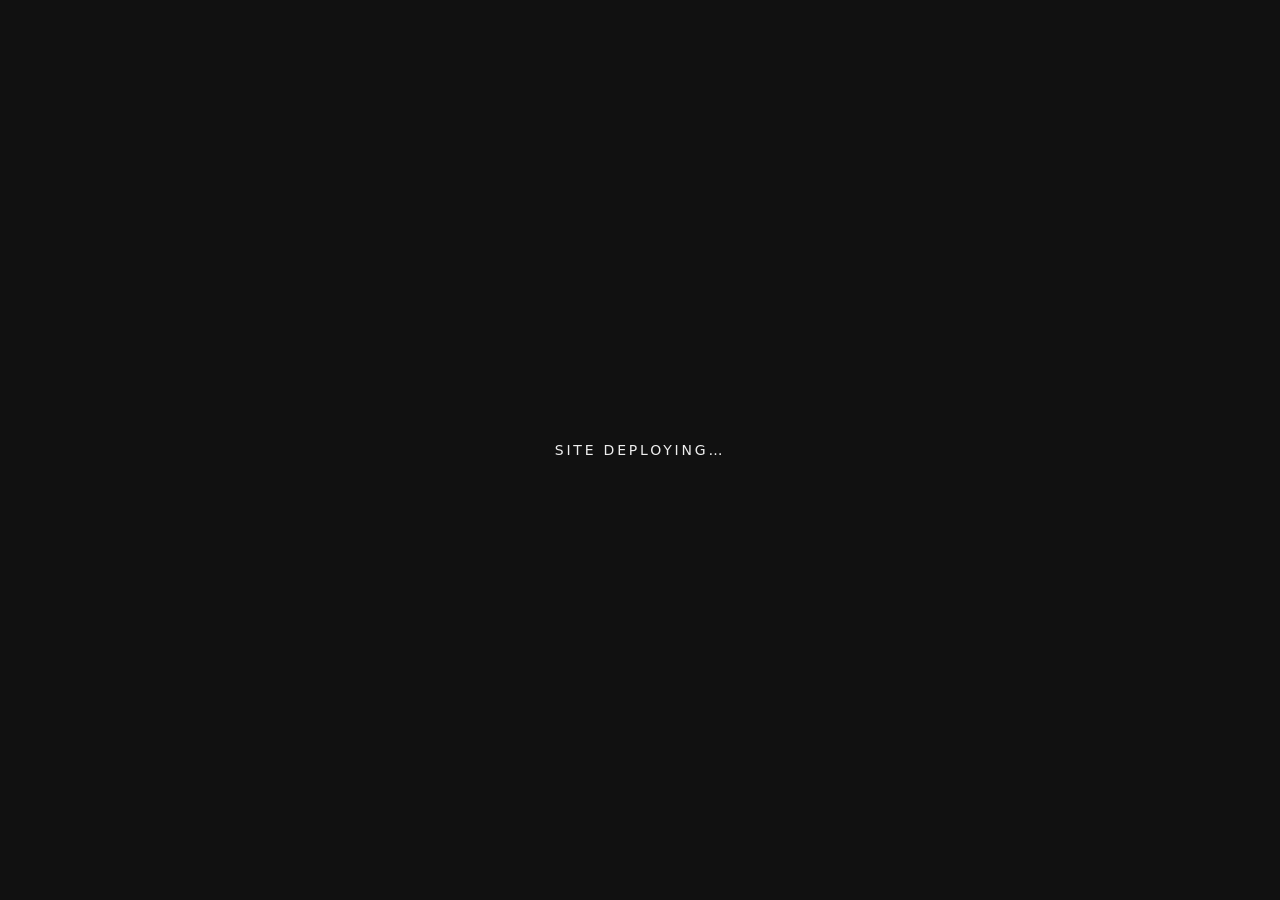
==== site/index.html @ 50778793 "Add GitHub Pages deploy workflow with placeholder site Co-Authored-By: Claude Opus 4.8 <noreply@anth" ====
<!doctype html>
<html lang="en"><head><meta charset="utf-8"><meta name="viewport" content="width=device-width, initial-scale=1"><title>Coming soon</title>
<style>body{display:grid;place-items:center;min-height:100vh;margin:0;font-family:system-ui;background:#111;color:#eee}p{letter-spacing:.2em;text-transform:uppercase;font-size:14px}</style>
</head><body><p>Site deploying…</p></body></html>
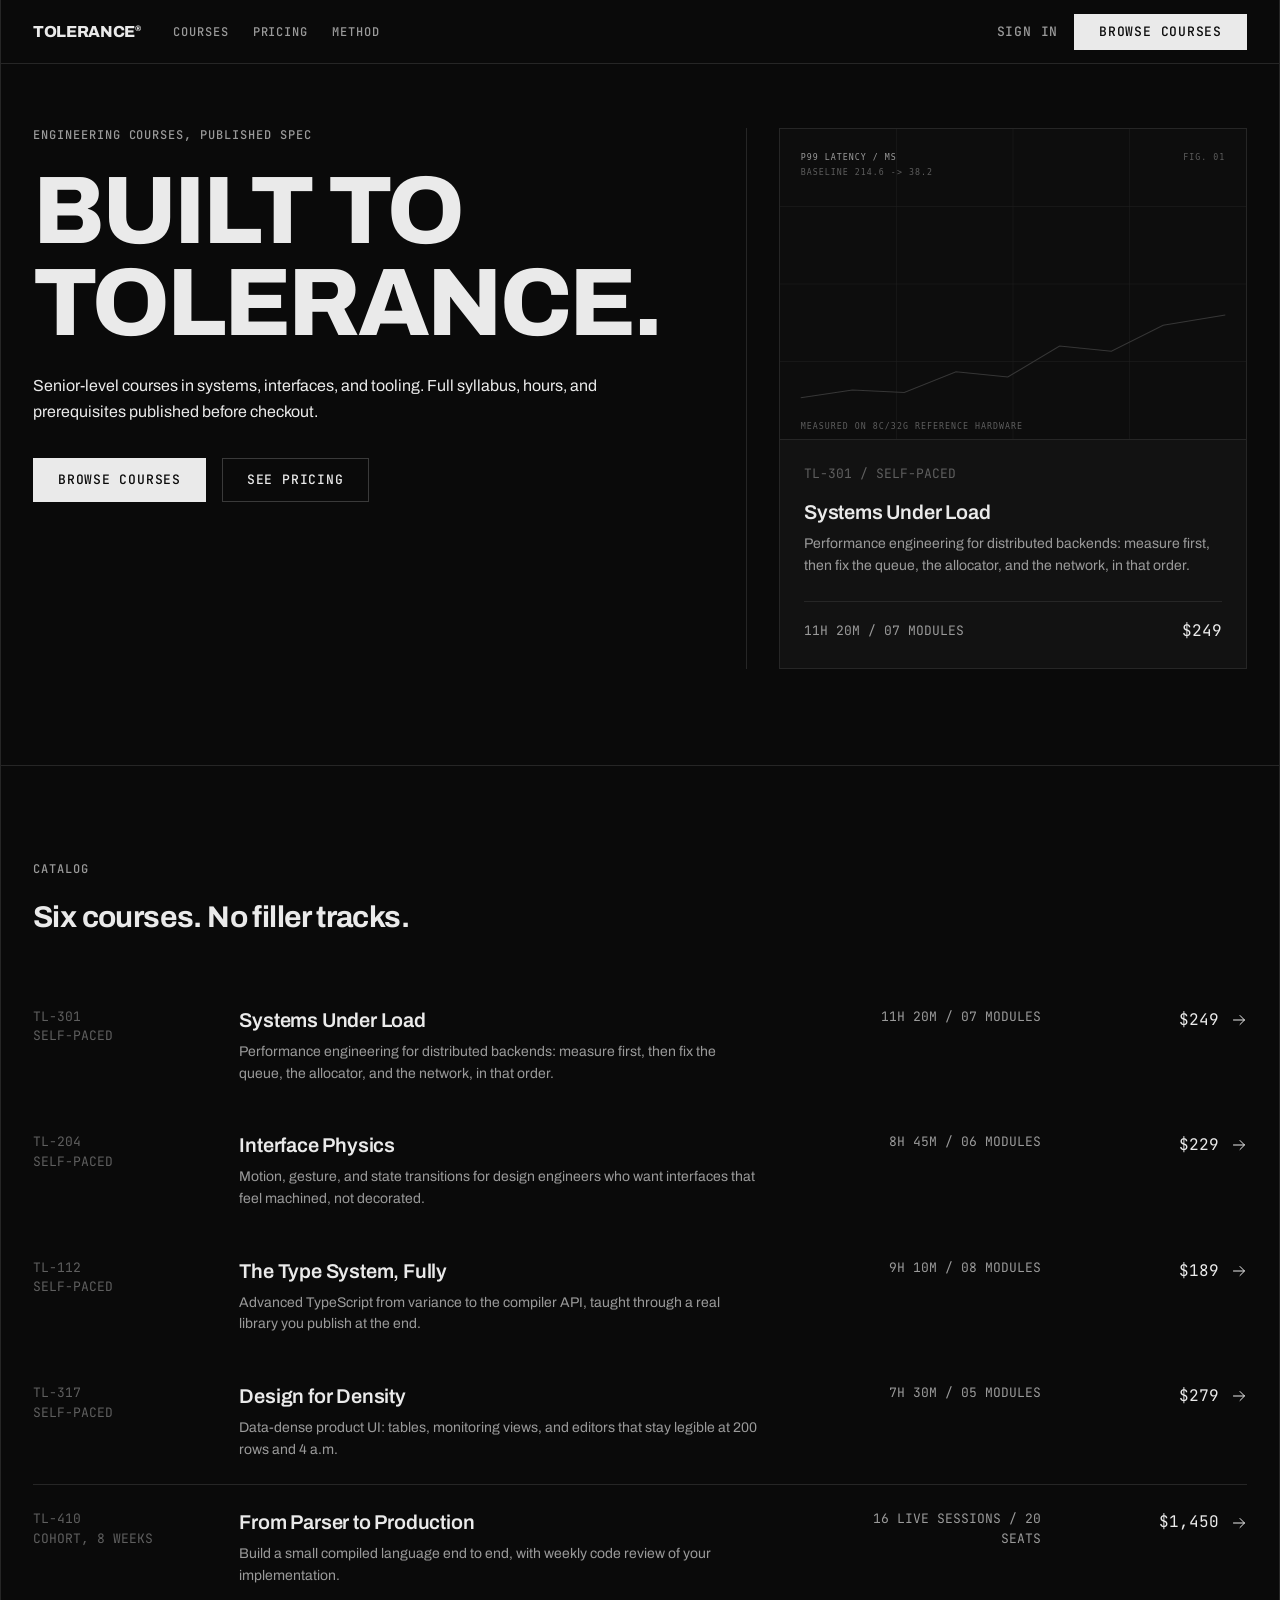
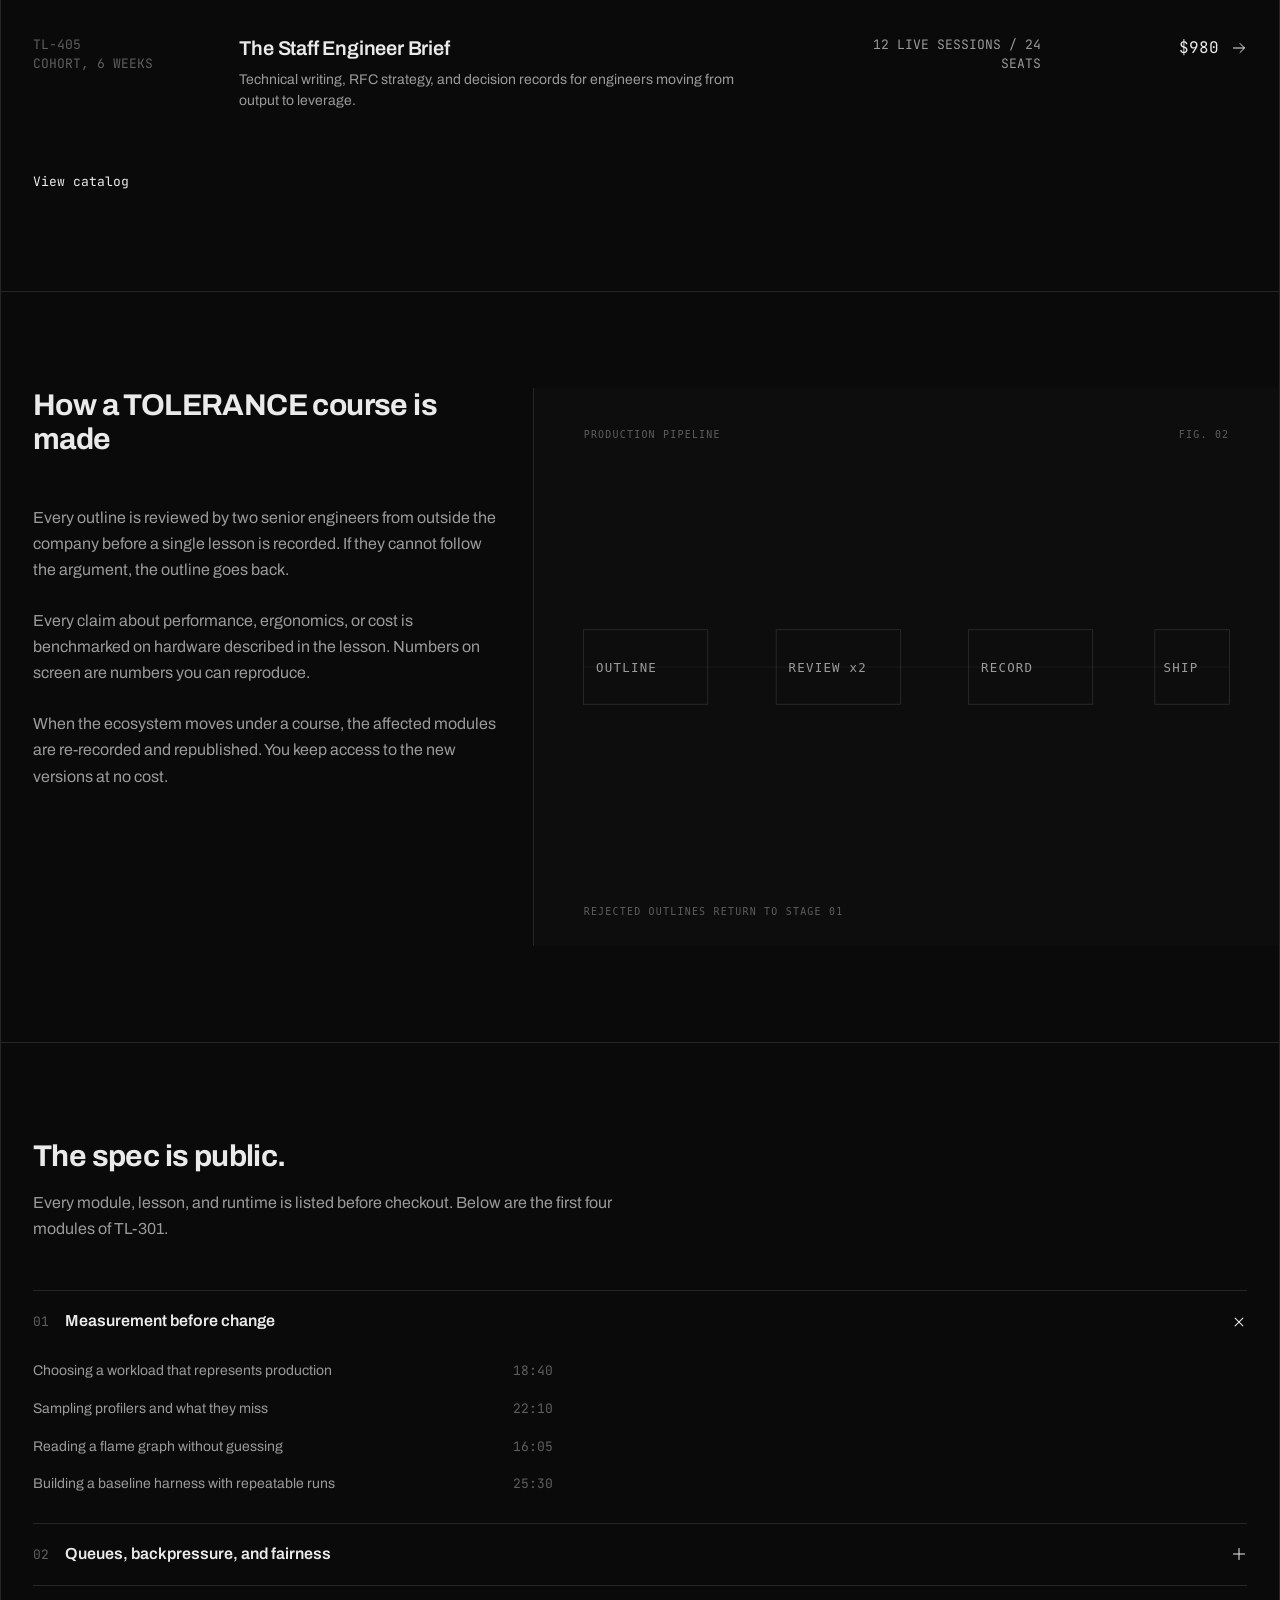
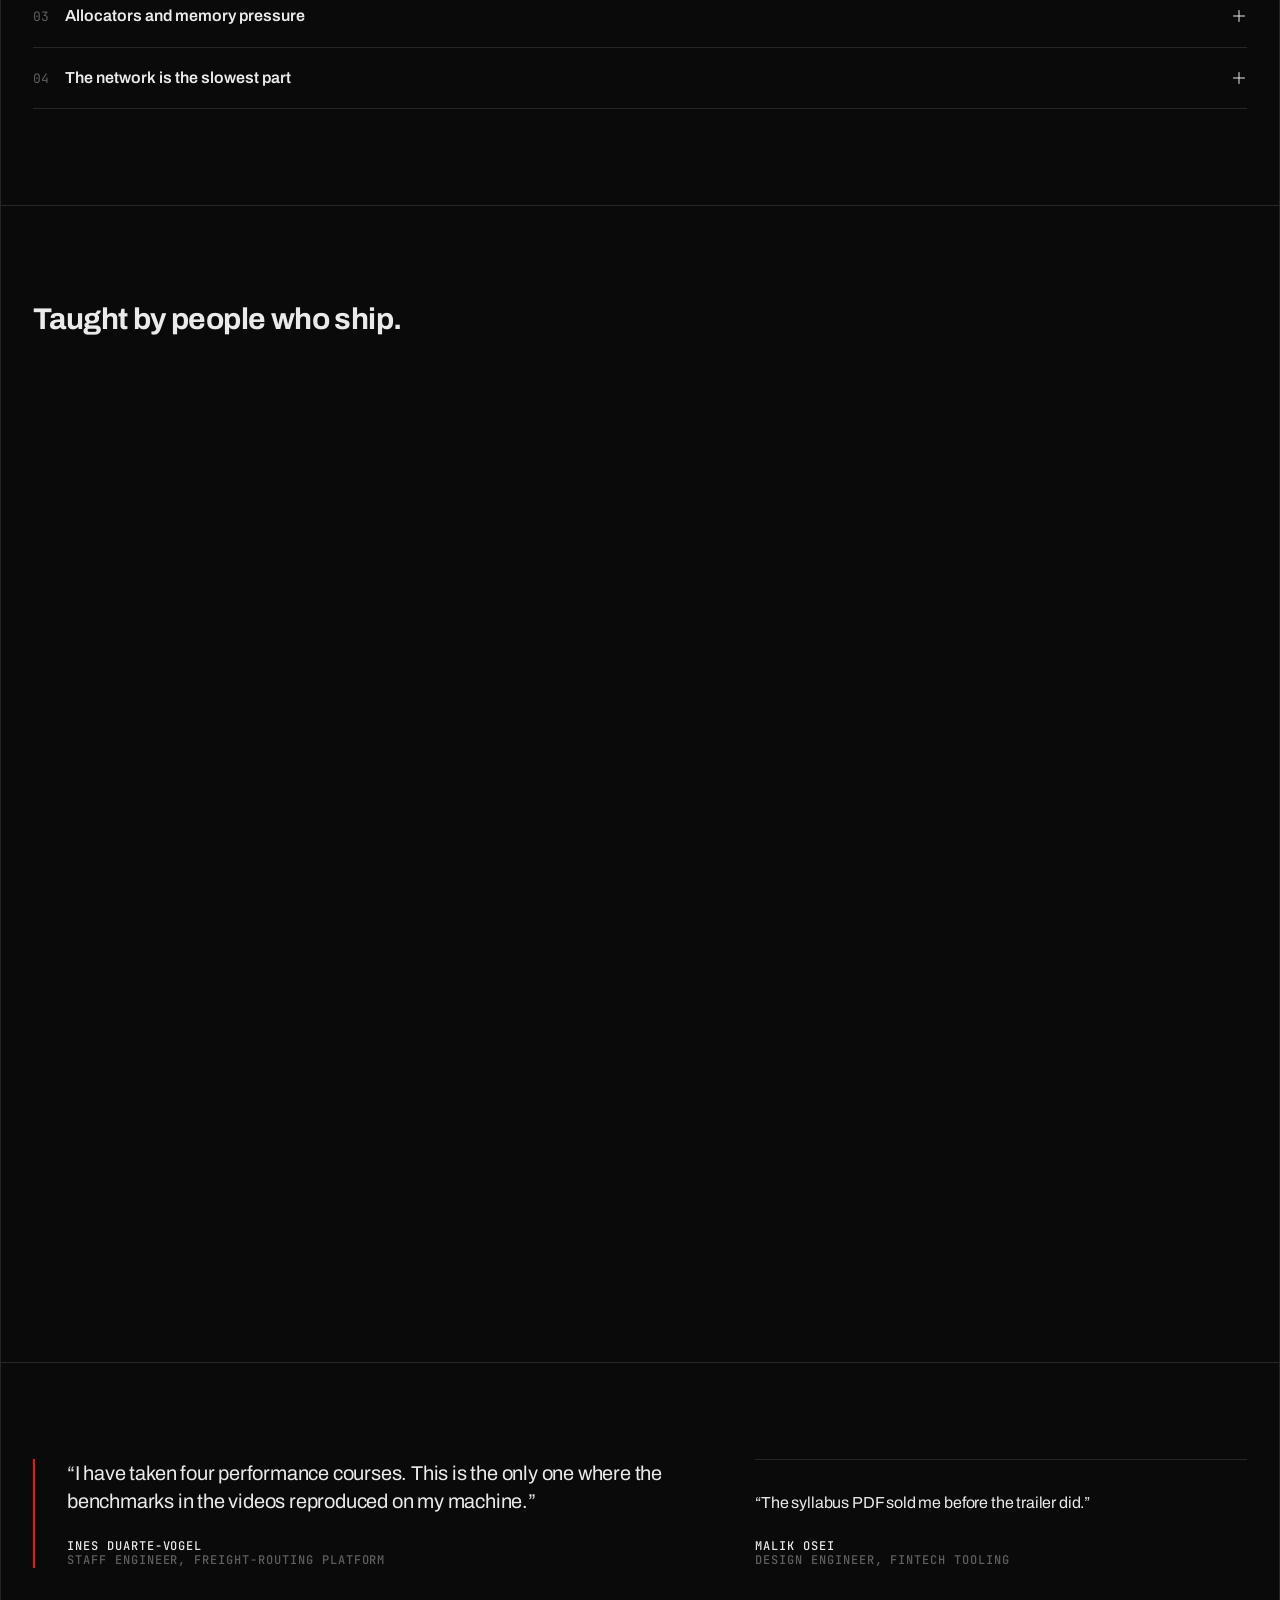
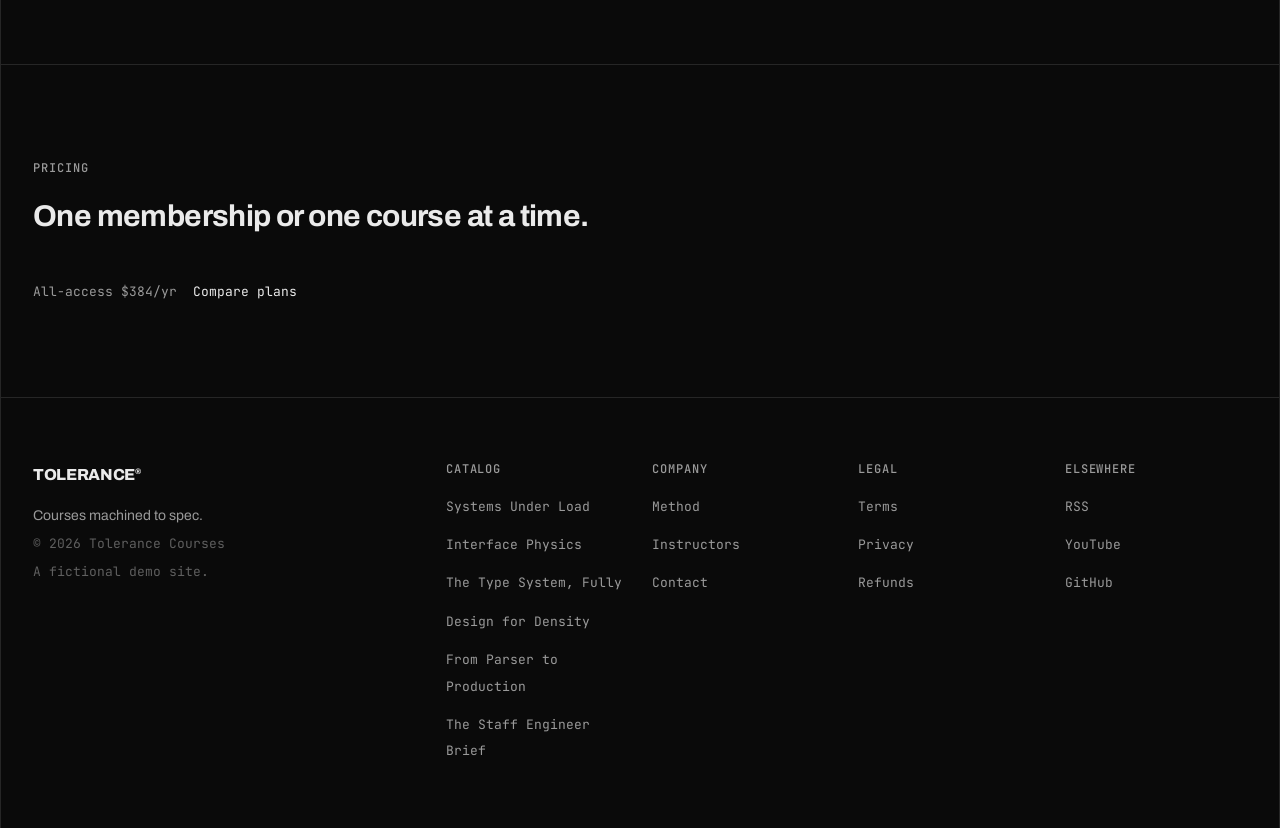
==== commit 0550a23b: "Add TOLERANCE site foundation: design system, homepage, integration contract Co-Authored-By: Claude " ====
--- a/site/index.html
+++ b/site/index.html
@@ -1,4 +1,402 @@
 <!doctype html>
-<html lang="en"><head><meta charset="utf-8"><meta name="viewport" content="width=device-width, initial-scale=1"><title>Coming soon</title>
-<style>body{display:grid;place-items:center;min-height:100vh;margin:0;font-family:system-ui;background:#111;color:#eee}p{letter-spacing:.2em;text-transform:uppercase;font-size:14px}</style>
-</head><body><p>Site deploying…</p></body></html>
+<html lang="en">
+<head>
+<meta charset="utf-8">
+<meta name="viewport" content="width=device-width, initial-scale=1">
+<title>TOLERANCE - Courses machined to spec</title>
+<meta name="description" content="Senior-level video courses and cohorts in software and interface engineering, with the full syllabus published before you pay.">
+<script>document.documentElement.className += " has-js";</script>
+<link rel="preconnect" href="https://fonts.googleapis.com">
+<link rel="preconnect" href="https://fonts.gstatic.com" crossorigin>
+<link rel="stylesheet" href="https://fonts.googleapis.com/css2?family=Archivo:wght@400;600;700;800&family=JetBrains+Mono:wght@400;500;700&display=swap">
+<link rel="stylesheet" href="css/main.css">
+<script src="js/main.js" defer></script>
+</head>
+<body>
+
+<div class="frame">
+
+  <header class="nav">
+    <a class="wordmark" href="index.html">TOLERANCE<sup>&reg;</sup></a>
+    <nav class="nav__links" aria-label="Primary">
+      <a class="nav__link" href="courses.html">Courses</a>
+      <a class="nav__link" href="pricing.html">Pricing</a>
+      <a class="nav__link" href="index.html#method">Method</a>
+    </nav>
+    <div class="nav__actions">
+      <a class="nav__cart" href="checkout.html" data-cart-link hidden>Cart [<span data-cart-count>0</span>]</a>
+      <a class="nav__signin" href="#">Sign in</a>
+      <a class="btn btn--primary btn--sm" href="courses.html">Browse courses</a>
+    </div>
+    <button class="nav__toggle" type="button" aria-label="Menu" aria-expanded="false" aria-controls="nav-panel" data-nav-toggle>
+      <svg class="icon icon--open" viewBox="0 0 256 256" aria-hidden="true"><line x1="40" y1="64" x2="216" y2="64"></line><line x1="40" y1="128" x2="216" y2="128"></line><line x1="40" y1="192" x2="216" y2="192"></line></svg>
+      <svg class="icon icon--close" viewBox="0 0 256 256" aria-hidden="true"><line x1="200" y1="56" x2="56" y2="200"></line><line x1="200" y1="200" x2="56" y2="56"></line></svg>
+    </button>
+  </header>
+
+  <div class="nav__panel" id="nav-panel" data-nav-panel>
+    <a class="nav__panel-link" href="courses.html">Courses</a>
+    <a class="nav__panel-link" href="pricing.html">Pricing</a>
+    <a class="nav__panel-link" href="index.html#method">Method</a>
+    <div class="nav__panel-actions">
+      <a class="btn btn--primary" href="courses.html">Browse courses</a>
+      <a class="btn btn--secondary" href="#">Sign in</a>
+    </div>
+  </div>
+
+  <main id="main">
+
+    <!-- HERO -->
+    <section class="section section--hero section--flush">
+      <div class="split split--7-5" data-hero>
+
+        <div class="pad-x">
+          <span class="mono-label eyebrow hero-item">Engineering courses, published spec</span>
+          <h1 class="display hero-item">Built to tolerance.</h1>
+          <p class="body mt-24 hero-item">Senior-level courses in systems, interfaces, and tooling. Full syllabus, hours, and prerequisites published before checkout.</p>
+          <div class="btn-row mt-32 hero-item">
+            <a class="btn btn--primary" href="courses.html">Browse courses</a>
+            <a class="btn btn--secondary" href="pricing.html">See pricing</a>
+          </div>
+        </div>
+
+        <div class="pad-x">
+          <a class="card hero-item hero-item--last" href="course.html">
+            <div class="card__media">
+              <img class="img-treat img-cover" src="img/tl301-cover.svg" width="900" height="600" alt="Rack-mounted server hardware on a test bench" loading="lazy">
+            </div>
+            <div class="card__body">
+              <p class="mono-data card__meta">TL-301 / SELF-PACED</p>
+              <h2 class="h3">Systems Under Load</h2>
+              <p class="body-sm card__desc">Performance engineering for distributed backends: measure first, then fix the queue, the allocator, and the network, in that order.</p>
+              <div class="card__foot">
+                <span class="mono-data t-2">11H 20M / 07 MODULES</span>
+                <span class="price">$249</span>
+              </div>
+            </div>
+          </a>
+        </div>
+
+      </div>
+    </section>
+
+    <!-- CATALOG INDEX -->
+    <section class="section" id="catalog">
+      <div class="section__head reveal">
+        <span class="mono-label eyebrow">Catalog</span>
+        <h2 class="h2">Six courses. No filler tracks.</h2>
+      </div>
+
+      <div class="rows reveal">
+        <div class="rows__cluster">
+          <a class="row" href="course.html">
+            <span class="row__code mono-data"><span>TL-301</span><span>SELF-PACED</span></span>
+            <span class="row__main">
+              <span class="h3">Systems Under Load</span>
+              <span class="row__desc body-sm">Performance engineering for distributed backends: measure first, then fix the queue, the allocator, and the network, in that order.</span>
+            </span>
+            <span class="row__meta mono-data">11H 20M / 07 MODULES</span>
+            <span class="row__price">$249
+              <svg class="icon row__arrow" viewBox="0 0 256 256" aria-hidden="true"><line x1="40" y1="128" x2="216" y2="128"></line><polyline points="144 56 216 128 144 200"></polyline></svg>
+            </span>
+          </a>
+          <a class="row" href="course.html">
+            <span class="row__code mono-data"><span>TL-204</span><span>SELF-PACED</span></span>
+            <span class="row__main">
+              <span class="h3">Interface Physics</span>
+              <span class="row__desc body-sm">Motion, gesture, and state transitions for design engineers who want interfaces that feel machined, not decorated.</span>
+            </span>
+            <span class="row__meta mono-data">8H 45M / 06 MODULES</span>
+            <span class="row__price">$229
+              <svg class="icon row__arrow" viewBox="0 0 256 256" aria-hidden="true"><line x1="40" y1="128" x2="216" y2="128"></line><polyline points="144 56 216 128 144 200"></polyline></svg>
+            </span>
+          </a>
+          <a class="row" href="course.html">
+            <span class="row__code mono-data"><span>TL-112</span><span>SELF-PACED</span></span>
+            <span class="row__main">
+              <span class="h3">The Type System, Fully</span>
+              <span class="row__desc body-sm">Advanced TypeScript from variance to the compiler API, taught through a real library you publish at the end.</span>
+            </span>
+            <span class="row__meta mono-data">9H 10M / 08 MODULES</span>
+            <span class="row__price">$189
+              <svg class="icon row__arrow" viewBox="0 0 256 256" aria-hidden="true"><line x1="40" y1="128" x2="216" y2="128"></line><polyline points="144 56 216 128 144 200"></polyline></svg>
+            </span>
+          </a>
+          <a class="row" href="course.html">
+            <span class="row__code mono-data"><span>TL-317</span><span>SELF-PACED</span></span>
+            <span class="row__main">
+              <span class="h3">Design for Density</span>
+              <span class="row__desc body-sm">Data-dense product UI: tables, monitoring views, and editors that stay legible at 200 rows and 4 a.m.</span>
+            </span>
+            <span class="row__meta mono-data">7H 30M / 05 MODULES</span>
+            <span class="row__price">$279
+              <svg class="icon row__arrow" viewBox="0 0 256 256" aria-hidden="true"><line x1="40" y1="128" x2="216" y2="128"></line><polyline points="144 56 216 128 144 200"></polyline></svg>
+            </span>
+          </a>
+        </div>
+
+        <div class="rows__cluster">
+          <a class="row" href="course.html">
+            <span class="row__code mono-data"><span>TL-410</span><span>COHORT, 8 WEEKS</span></span>
+            <span class="row__main">
+              <span class="h3">From Parser to Production</span>
+              <span class="row__desc body-sm">Build a small compiled language end to end, with weekly code review of your implementation.</span>
+            </span>
+            <span class="row__meta mono-data">16 LIVE SESSIONS / 20 SEATS</span>
+            <span class="row__price">$1,450
+              <svg class="icon row__arrow" viewBox="0 0 256 256" aria-hidden="true"><line x1="40" y1="128" x2="216" y2="128"></line><polyline points="144 56 216 128 144 200"></polyline></svg>
+            </span>
+          </a>
+          <a class="row" href="course.html">
+            <span class="row__code mono-data"><span>TL-405</span><span>COHORT, 6 WEEKS</span></span>
+            <span class="row__main">
+              <span class="h3">The Staff Engineer Brief</span>
+              <span class="row__desc body-sm">Technical writing, RFC strategy, and decision records for engineers moving from output to leverage.</span>
+            </span>
+            <span class="row__meta mono-data">12 LIVE SESSIONS / 24 SEATS</span>
+            <span class="row__price">$980
+              <svg class="icon row__arrow" viewBox="0 0 256 256" aria-hidden="true"><line x1="40" y1="128" x2="216" y2="128"></line><polyline points="144 56 216 128 144 200"></polyline></svg>
+            </span>
+          </a>
+        </div>
+      </div>
+
+      <p class="mt-32"><a class="link mono-data" href="courses.html">View catalog</a></p>
+    </section>
+
+    <!-- METHOD -->
+    <section class="section section--flush" id="method">
+      <div class="split split--5-7">
+        <div class="pad-x">
+          <div class="section__head reveal">
+            <h2 class="h2">How a TOLERANCE course is made</h2>
+          </div>
+          <div class="stack-24 reveal">
+            <p class="body t-2">Every outline is reviewed by two senior engineers from outside the company before a single lesson is recorded. If they cannot follow the argument, the outline goes back.</p>
+            <p class="body t-2">Every claim about performance, ergonomics, or cost is benchmarked on hardware described in the lesson. Numbers on screen are numbers you can reproduce.</p>
+            <p class="body t-2">When the ecosystem moves under a course, the affected modules are re-recorded and republished. You keep access to the new versions at no cost.</p>
+          </div>
+        </div>
+        <div>
+          <img class="img-treat img-cover" src="img/method-bench.svg" width="1200" height="900" alt="Studio bench with recording and measurement hardware" loading="lazy">
+        </div>
+      </div>
+    </section>
+
+    <!-- SYLLABUS PROOF -->
+    <section class="section">
+      <div class="section__head reveal">
+        <h2 class="h2">The spec is public.</h2>
+        <p class="body">Every module, lesson, and runtime is listed before checkout. Below are the first four modules of TL-301.</p>
+      </div>
+
+      <div class="acc reveal" data-accordion>
+        <div class="acc__item is-open">
+          <button class="acc__trigger" type="button" aria-expanded="true" aria-controls="mod-01">
+            <span><span class="acc__code">01</span>Measurement before change</span>
+            <svg class="icon acc__icon" viewBox="0 0 256 256" aria-hidden="true"><line x1="40" y1="128" x2="216" y2="128"></line><line x1="128" y1="40" x2="128" y2="216"></line></svg>
+          </button>
+          <div class="acc__panel" id="mod-01">
+            <div class="acc__clip">
+              <div class="acc__inner">
+                <ul>
+                  <li class="acc__lesson"><span>Choosing a workload that represents production</span><span class="mono-data">18:40</span></li>
+                  <li class="acc__lesson"><span>Sampling profilers and what they miss</span><span class="mono-data">22:10</span></li>
+                  <li class="acc__lesson"><span>Reading a flame graph without guessing</span><span class="mono-data">16:05</span></li>
+                  <li class="acc__lesson"><span>Building a baseline harness with repeatable runs</span><span class="mono-data">25:30</span></li>
+                </ul>
+              </div>
+            </div>
+          </div>
+        </div>
+
+        <div class="acc__item">
+          <button class="acc__trigger" type="button" aria-expanded="false" aria-controls="mod-02">
+            <span><span class="acc__code">02</span>Queues, backpressure, and fairness</span>
+            <svg class="icon acc__icon" viewBox="0 0 256 256" aria-hidden="true"><line x1="40" y1="128" x2="216" y2="128"></line><line x1="128" y1="40" x2="128" y2="216"></line></svg>
+          </button>
+          <div class="acc__panel" id="mod-02">
+            <div class="acc__clip">
+              <div class="acc__inner">
+                <ul>
+                  <li class="acc__lesson"><span>Little's law in production terms</span><span class="mono-data">14:20</span></li>
+                  <li class="acc__lesson"><span>Bounded queues and shedding load on purpose</span><span class="mono-data">21:45</span></li>
+                  <li class="acc__lesson"><span>Fairness under mixed traffic</span><span class="mono-data">19:15</span></li>
+                </ul>
+              </div>
+            </div>
+          </div>
+        </div>
+
+        <div class="acc__item">
+          <button class="acc__trigger" type="button" aria-expanded="false" aria-controls="mod-03">
+            <span><span class="acc__code">03</span>Allocators and memory pressure</span>
+            <svg class="icon acc__icon" viewBox="0 0 256 256" aria-hidden="true"><line x1="40" y1="128" x2="216" y2="128"></line><line x1="128" y1="40" x2="128" y2="216"></line></svg>
+          </button>
+          <div class="acc__panel" id="mod-03">
+            <div class="acc__clip">
+              <div class="acc__inner">
+                <ul>
+                  <li class="acc__lesson"><span>Where allocation cost actually lands</span><span class="mono-data">17:50</span></li>
+                  <li class="acc__lesson"><span>Arena and pool strategies</span><span class="mono-data">23:05</span></li>
+                  <li class="acc__lesson"><span>Collector pauses you can predict</span><span class="mono-data">20:35</span></li>
+                </ul>
+              </div>
+            </div>
+          </div>
+        </div>
+
+        <div class="acc__item">
+          <button class="acc__trigger" type="button" aria-expanded="false" aria-controls="mod-04">
+            <span><span class="acc__code">04</span>The network is the slowest part</span>
+            <svg class="icon acc__icon" viewBox="0 0 256 256" aria-hidden="true"><line x1="40" y1="128" x2="216" y2="128"></line><line x1="128" y1="40" x2="128" y2="216"></line></svg>
+          </button>
+          <div class="acc__panel" id="mod-04">
+            <div class="acc__clip">
+              <div class="acc__inner">
+                <ul>
+                  <li class="acc__lesson"><span>Connection reuse and head-of-line blocking</span><span class="mono-data">18:25</span></li>
+                  <li class="acc__lesson"><span>Batching without adding latency</span><span class="mono-data">22:40</span></li>
+                  <li class="acc__lesson"><span>Timeouts, retries, and the retry storm</span><span class="mono-data">26:15</span></li>
+                </ul>
+              </div>
+            </div>
+          </div>
+        </div>
+      </div>
+    </section>
+
+    <!-- INSTRUCTORS -->
+    <section class="section" id="instructors">
+      <div class="section__head reveal">
+        <h2 class="h2">Taught by people who ship.</h2>
+      </div>
+
+      <div class="people reveal">
+        <a class="person person--lg" href="course.html">
+          <div class="person__media">
+            <img class="img-treat img-cover" src="img/ferrentino.svg" width="900" height="600" alt="Dario Ferrentino" loading="lazy">
+          </div>
+          <h3 class="h3">Dario Ferrentino</h3>
+          <p class="body-sm person__cred">Ex-infra lead, 9 years on payment-scale queues.</p>
+        </a>
+        <a class="person person--lg" href="course.html">
+          <div class="person__media">
+            <img class="img-treat img-cover" src="img/visser.svg" width="900" height="600" alt="Anneke Visser" loading="lazy">
+          </div>
+          <h3 class="h3">Anneke Visser</h3>
+          <p class="body-sm person__cred">Design engineer; shipped three widely used open-source interaction libraries.</p>
+        </a>
+        <a class="person person--sm" href="course.html">
+          <div class="person__media">
+            <img class="img-treat img-cover" src="img/chandrasekar.svg" width="600" height="600" alt="Rohan Chandrasekar" loading="lazy">
+          </div>
+          <h3 class="h3">Rohan Chandrasekar</h3>
+          <p class="body-sm person__cred">Compiler-team alum; maintains a typed-SQL library.</p>
+        </a>
+        <a class="person person--sm" href="course.html">
+          <div class="person__media">
+            <img class="img-treat img-cover" src="img/okereke.svg" width="600" height="600" alt="Louisa Okereke" loading="lazy">
+          </div>
+          <h3 class="h3">Louisa Okereke</h3>
+          <p class="body-sm person__cred">Led design on two monitoring products.</p>
+        </a>
+        <a class="person person--sm" href="course.html">
+          <div class="person__media">
+            <img class="img-treat img-cover" src="img/demirci.svg" width="600" height="600" alt="Efe Demirci" loading="lazy">
+          </div>
+          <h3 class="h3">Efe Demirci</h3>
+          <p class="body-sm person__cred">Wrote the parsing course notes half this industry learned from.</p>
+        </a>
+        <a class="person person--sm" href="course.html">
+          <div class="person__media">
+            <img class="img-treat img-cover" src="img/kovanen.svg" width="600" height="600" alt="Marta Kovanen" loading="lazy">
+          </div>
+          <h3 class="h3">Marta Kovanen</h3>
+          <p class="body-sm person__cred">Former staff engineer at a 400-person logistics firm.</p>
+        </a>
+      </div>
+    </section>
+
+    <!-- TESTIMONIALS -->
+    <section class="section">
+      <div class="grid-12">
+        <figure class="quote quote--wide col-7 reveal">
+          <blockquote class="quote__body">&ldquo;I have taken four performance courses. This is the only one where the benchmarks in the videos reproduced on my machine.&rdquo;</blockquote>
+          <figcaption class="mono-label quote__attr"><strong>Ines Duarte-Vogel</strong>Staff Engineer, freight-routing platform</figcaption>
+        </figure>
+        <figure class="quote quote--narrow col-5 reveal">
+          <blockquote class="quote__body">&ldquo;The syllabus PDF sold me before the trailer did.&rdquo;</blockquote>
+          <figcaption class="mono-label quote__attr"><strong>Malik Osei</strong>Design Engineer, fintech tooling</figcaption>
+        </figure>
+      </div>
+    </section>
+
+    <!-- PRICING BAND -->
+    <section class="section">
+      <div class="section__head reveal">
+        <span class="mono-label eyebrow">Pricing</span>
+        <h2 class="h2">One membership or one course at a time.</h2>
+      </div>
+      <div class="btn-row reveal">
+        <span class="mono-data t-2">All-access $384/yr</span>
+        <a class="link mono-data" href="pricing.html">Compare plans</a>
+      </div>
+    </section>
+
+  </main>
+
+  <footer class="footer">
+    <div class="footer__grid">
+      <div class="footer__brand">
+        <a class="wordmark" href="index.html">TOLERANCE<sup>&reg;</sup></a>
+        <p class="body-sm footer__tag">Courses machined to spec.</p>
+        <p class="mono-data footer__legal">&copy; 2026 Tolerance Courses</p>
+        <p class="mono-data footer__legal">A fictional demo site.</p>
+      </div>
+
+      <div class="footer__col">
+        <span class="mono-label footer__title">Catalog</span>
+        <ul class="footer__list">
+          <li><a class="footer__link" href="course.html">Systems Under Load</a></li>
+          <li><a class="footer__link" href="course.html">Interface Physics</a></li>
+          <li><a class="footer__link" href="course.html">The Type System, Fully</a></li>
+          <li><a class="footer__link" href="course.html">Design for Density</a></li>
+          <li><a class="footer__link" href="course.html">From Parser to Production</a></li>
+          <li><a class="footer__link" href="course.html">The Staff Engineer Brief</a></li>
+        </ul>
+      </div>
+
+      <div class="footer__col">
+        <span class="mono-label footer__title">Company</span>
+        <ul class="footer__list">
+          <li><a class="footer__link" href="index.html#method">Method</a></li>
+          <li><a class="footer__link" href="index.html#instructors">Instructors</a></li>
+          <li><a class="footer__link" href="#">Contact</a></li>
+        </ul>
+      </div>
+
+      <div class="footer__col">
+        <span class="mono-label footer__title">Legal</span>
+        <ul class="footer__list">
+          <li><a class="footer__link" href="#">Terms</a></li>
+          <li><a class="footer__link" href="#">Privacy</a></li>
+          <li><a class="footer__link" href="#">Refunds</a></li>
+        </ul>
+      </div>
+
+      <div class="footer__col">
+        <span class="mono-label footer__title">Elsewhere</span>
+        <ul class="footer__list">
+          <li><a class="footer__link" href="#">RSS</a></li>
+          <li><a class="footer__link" href="#">YouTube</a></li>
+          <li><a class="footer__link" href="#">GitHub</a></li>
+        </ul>
+      </div>
+    </div>
+  </footer>
+
+</div>
+
+</body>
+</html>
--- a/site/css/main.css
+++ b/site/css/main.css
@@ -0,0 +1,1657 @@
+/* ==========================================================================
+   TOLERANCE - design system
+   Direction B: Technical / Terminal-Luxe
+   Load order: this file only. No build step, no imports.
+   ========================================================================== */
+
+/* --------------------------------------------------------------------------
+   1. TOKENS
+   -------------------------------------------------------------------------- */
+
+:root {
+  /* Color */
+  --bg: #0A0A0A;
+  --surface: #121212;
+  --surface-2: #181818;
+  --line: #262626;
+  --line-strong: #3A3A3A;
+  --text-1: #EAEAEA;
+  --text-2: #9A9A9A;
+  --text-3: #5F5F5F;
+  --accent: #E61919;
+  --accent-text: #FF6B57;
+  --btn-primary-bg: #EAEAEA;
+  --btn-primary-text: #0A0A0A;
+  --btn-primary-bg-hover: #FFFFFF;
+
+  /* Type families */
+  --font-display: "Archivo", "Helvetica Neue", Helvetica, Arial, sans-serif;
+  --font-mono: "JetBrains Mono", ui-monospace, SFMono-Regular, "SF Mono", Menlo,
+    Consolas, "Liberation Mono", monospace;
+
+  /* Spacing scale - nothing off-scale */
+  --s-4: 4px;
+  --s-8: 8px;
+  --s-12: 12px;
+  --s-16: 16px;
+  --s-24: 24px;
+  --s-32: 32px;
+  --s-48: 48px;
+  --s-64: 64px;
+  --s-96: 96px;
+  --s-128: 128px;
+
+  /* Layout */
+  --frame-max: 1408px;
+  --pad-x: 32px;
+  --nav-h: 64px;
+  --section-y: 96px;
+  --measure: 65ch;
+
+  /* Motion */
+  --ease-out: cubic-bezier(0.23, 1, 0.32, 1);
+  --ease: ease;
+  --ease-panel: cubic-bezier(0.32, 0.72, 0, 1);
+  --dur-fast: 150ms;
+  --dur-mid: 180ms;
+  --dur-reveal: 220ms;
+  --dur-open: 240ms;
+  --dur-hero: 250ms;
+}
+
+/* --------------------------------------------------------------------------
+   2. RESET / BASE
+   -------------------------------------------------------------------------- */
+
+*,
+*::before,
+*::after {
+  box-sizing: border-box;
+  border-radius: 0;
+  box-shadow: none;
+}
+
+html {
+  -webkit-text-size-adjust: 100%;
+}
+
+body {
+  margin: 0;
+  background: var(--bg);
+  color: var(--text-1);
+  font-family: var(--font-display);
+  font-size: 1rem;
+  font-weight: 400;
+  line-height: 1.65;
+  -webkit-font-smoothing: antialiased;
+}
+
+h1,
+h2,
+h3,
+h4,
+p,
+figure,
+blockquote,
+ul,
+ol,
+dl,
+dd {
+  margin: 0;
+}
+
+ul,
+ol {
+  padding: 0;
+  list-style: none;
+}
+
+img {
+  display: block;
+  max-width: 100%;
+  height: auto;
+}
+
+button {
+  font: inherit;
+  color: inherit;
+}
+
+a {
+  color: inherit;
+}
+
+:focus-visible {
+  outline: 1px solid var(--accent);
+  outline-offset: 2px;
+}
+
+::selection {
+  background: var(--text-1);
+  color: var(--bg);
+}
+
+.visually-hidden {
+  position: absolute;
+  width: 1px;
+  height: 1px;
+  margin: -1px;
+  padding: 0;
+  overflow: hidden;
+  clip: rect(0 0 0 0);
+  clip-path: inset(50%);
+  white-space: nowrap;
+  border: 0;
+}
+
+/* --------------------------------------------------------------------------
+   3. TYPOGRAPHY
+   -------------------------------------------------------------------------- */
+
+.display {
+  font-family: var(--font-display);
+  font-size: clamp(3.5rem, 7.5vw, 6.5rem);
+  font-weight: 800;
+  letter-spacing: -0.03em;
+  line-height: 0.95;
+  text-transform: uppercase;
+}
+
+.h1 {
+  font-family: var(--font-display);
+  font-size: 2.75rem;
+  font-weight: 800;
+  letter-spacing: -0.025em;
+  line-height: 1.05;
+  text-transform: uppercase;
+}
+
+.h2 {
+  font-family: var(--font-display);
+  font-size: 1.875rem;
+  font-weight: 700;
+  letter-spacing: -0.02em;
+  line-height: 1.15;
+}
+
+.h3 {
+  font-family: var(--font-display);
+  font-size: 1.25rem;
+  font-weight: 600;
+  letter-spacing: -0.01em;
+  line-height: 1.3;
+}
+
+.body {
+  font-size: 1rem;
+  line-height: 1.65;
+  max-width: var(--measure);
+}
+
+.body-sm {
+  font-size: 0.875rem;
+  line-height: 1.55;
+}
+
+.mono-data {
+  font-family: var(--font-mono);
+  font-size: 0.8125rem;
+  font-weight: 400;
+  line-height: 1.5;
+  font-variant-numeric: tabular-nums;
+}
+
+.mono-label {
+  font-family: var(--font-mono);
+  font-size: 0.75rem;
+  font-weight: 500;
+  letter-spacing: 0.08em;
+  line-height: 1.2;
+  text-transform: uppercase;
+  font-variant-numeric: tabular-nums;
+}
+
+.mono-btn {
+  font-family: var(--font-mono);
+  font-size: 0.8125rem;
+  font-weight: 500;
+  letter-spacing: 0.06em;
+  line-height: 1;
+  text-transform: uppercase;
+}
+
+/* Color utilities */
+.t-1 { color: var(--text-1); }
+.t-2 { color: var(--text-2); }
+.t-3 { color: var(--text-3); }
+.t-accent { color: var(--accent-text); }
+
+/* Section eyebrow (mono label used above a headline). Budget: <= 1 per 3
+   sections per page. */
+.eyebrow {
+  display: block;
+  color: var(--text-2);
+  margin-bottom: var(--s-24);
+}
+
+/* Inline text link: text-1 with a 1px accent underline revealed on hover */
+.link {
+  position: relative;
+  display: inline-block;
+  color: var(--text-1);
+  text-decoration: none;
+}
+
+.link::after {
+  content: "";
+  position: absolute;
+  left: 0;
+  right: 0;
+  bottom: -2px;
+  height: 1px;
+  background: var(--accent);
+  transform: scaleX(0);
+  transform-origin: left center;
+  transition: transform var(--dur-fast) var(--ease);
+}
+
+.link:hover::after,
+.link:focus-visible::after {
+  transform: scaleX(1);
+}
+
+/* --------------------------------------------------------------------------
+   4. LAYOUT
+   -------------------------------------------------------------------------- */
+
+/* The drawn frame: the whole site sits inside it. */
+.frame {
+  max-width: var(--frame-max);
+  margin-inline: auto;
+  border-left: 1px solid var(--line);
+  border-right: 1px solid var(--line);
+  min-height: 100vh;
+}
+
+.section {
+  padding: var(--section-y) var(--pad-x);
+}
+
+/* Section with no horizontal padding: for splits whose vertical hairline must
+   run the full frame width, and for full-bleed media. */
+.section--flush {
+  padding-left: 0;
+  padding-right: 0;
+}
+
+/* Structural hairline between stacked sections. */
+.section + .section,
+.section--ruled {
+  border-top: 1px solid var(--line);
+}
+
+.section__head {
+  margin-bottom: var(--s-48);
+}
+
+.section__head .body {
+  margin-top: var(--s-16);
+  color: var(--text-2);
+}
+
+/* A standalone hairline. Only ever between two pieces of real content. */
+.rule {
+  height: 1px;
+  background: var(--line);
+  border: 0;
+  margin: 0;
+}
+
+/* 12-column editorial grid (visible gaps, no dividers) */
+.grid-12 {
+  display: grid;
+  grid-template-columns: repeat(12, 1fr);
+  gap: var(--s-24);
+}
+
+/* Hairline-divided splits: 1px gap on a --line parent, --bg children. */
+.split {
+  display: grid;
+  gap: 1px;
+  background: var(--line);
+}
+
+.split > * {
+  background: var(--bg);
+}
+
+.split--7-5 { grid-template-columns: 7fr 5fr; }
+.split--5-7 { grid-template-columns: 5fr 7fr; }
+.split--4-8 { grid-template-columns: 4fr 8fr; }
+.split--2-1 { grid-template-columns: 2fr 1fr; }
+.split--3 { grid-template-columns: repeat(3, 1fr); }
+.split--2 { grid-template-columns: repeat(2, 1fr); }
+
+/* Hero: top padding capped at 64px. */
+.section--hero {
+  padding-top: var(--s-64);
+}
+
+/* Padding helpers for split children / compartments */
+.pad { padding: var(--s-32) var(--pad-x); }
+.pad-x { padding-inline: var(--pad-x); }
+.pad-dense { padding: var(--s-24); }
+
+/* A --surface compartment with a hairline border. */
+.compartment {
+  background: var(--surface);
+  border: 1px solid var(--line);
+  padding: var(--s-32);
+}
+
+.compartment--dense {
+  padding: var(--s-24);
+}
+
+.sticky {
+  position: sticky;
+  top: calc(var(--nav-h) + 1px);
+}
+
+/* Column spans inside .grid-12 */
+.col-3 { grid-column: span 3; }
+.col-4 { grid-column: span 4; }
+.col-5 { grid-column: span 5; }
+.col-6 { grid-column: span 6; }
+.col-7 { grid-column: span 7; }
+.col-8 { grid-column: span 8; }
+.col-12 { grid-column: span 12; }
+
+/* Top-margin utilities, on-scale only */
+.mt-8 { margin-top: var(--s-8); }
+.mt-16 { margin-top: var(--s-16); }
+.mt-24 { margin-top: var(--s-24); }
+.mt-32 { margin-top: var(--s-32); }
+.mt-48 { margin-top: var(--s-48); }
+
+.stack > * + * { margin-top: var(--s-16); }
+.stack-24 > * + * { margin-top: var(--s-24); }
+.stack-32 > * + * { margin-top: var(--s-32); }
+
+/* Grayscale image treatment. Sitewide, one treatment. */
+.img-treat {
+  filter: grayscale(1) contrast(1.05);
+  transition: filter var(--dur-mid) var(--ease);
+}
+
+.img-cover {
+  width: 100%;
+  height: 100%;
+  object-fit: cover;
+}
+
+/* --------------------------------------------------------------------------
+   5. BUTTONS
+   -------------------------------------------------------------------------- */
+
+.btn {
+  display: inline-grid;
+  place-items: center;
+  height: 44px;
+  padding: 0 var(--s-24);
+  border: 1px solid transparent;
+  background: none;
+  font-family: var(--font-mono);
+  font-size: 0.8125rem;
+  font-weight: 500;
+  letter-spacing: 0.06em;
+  line-height: 1;
+  text-transform: uppercase;
+  text-decoration: none;
+  white-space: nowrap;
+  cursor: pointer;
+  transition: background-color var(--dur-fast) var(--ease),
+    border-color var(--dur-fast) var(--ease), color var(--dur-fast) var(--ease),
+    transform 100ms ease-out;
+}
+
+.btn--sm {
+  height: 36px;
+}
+
+.btn--block {
+  display: grid;
+  width: 100%;
+}
+
+/* Label / loading share one grid cell: the button is as wide as its widest
+   state, so swapping to the loading state never shifts width. */
+.btn__label,
+.btn__loading {
+  grid-area: 1 / 1;
+  display: flex;
+  align-items: center;
+  justify-content: center;
+  gap: var(--s-8);
+  transition: opacity var(--dur-fast) var(--ease);
+}
+
+.btn__loading {
+  opacity: 0;
+  visibility: hidden;
+}
+
+.btn.is-loading .btn__label {
+  opacity: 0;
+  visibility: hidden;
+}
+
+.btn.is-loading .btn__loading {
+  opacity: 1;
+  visibility: visible;
+}
+
+.btn.is-loading {
+  pointer-events: none;
+}
+
+/* 4-frame mono glyph cycle: a 1ch window over the string "/-\|" */
+.btn__glyph {
+  display: inline-block;
+  width: 1ch;
+  overflow: hidden;
+  font-family: var(--font-mono);
+}
+
+.btn__glyph > span {
+  display: inline-block;
+  white-space: pre;
+  animation: tol-glyph 320ms steps(4) infinite;
+}
+
+@keyframes tol-glyph {
+  to { transform: translateX(-4ch); }
+}
+
+/* Primary (filled) */
+.btn--primary {
+  background: var(--btn-primary-bg);
+  color: var(--btn-primary-text);
+}
+
+.btn--primary:hover {
+  background: var(--btn-primary-bg-hover);
+}
+
+.btn--primary:active {
+  transform: translateY(1px);
+}
+
+.btn--primary[disabled],
+.btn--primary.is-disabled {
+  background: var(--line-strong);
+  color: var(--text-3);
+  pointer-events: none;
+}
+
+/* Secondary (outlined) */
+.btn--secondary {
+  border-color: var(--line-strong);
+  color: var(--text-1);
+}
+
+.btn--secondary:hover {
+  border-color: var(--text-1);
+}
+
+.btn--secondary:active {
+  transform: translateY(1px);
+}
+
+.btn--secondary[disabled],
+.btn--secondary.is-disabled {
+  border-color: var(--line);
+  color: var(--text-3);
+  pointer-events: none;
+}
+
+/* Accent: text-only, at most once per flow. Never a filled red button. */
+.btn--accent {
+  height: auto;
+  padding: 0;
+  color: var(--accent-text);
+  text-decoration: none;
+}
+
+.btn--accent:hover {
+  text-decoration: underline;
+  text-underline-offset: 3px;
+}
+
+.btn--accent[disabled],
+.btn--accent.is-disabled {
+  color: var(--text-3);
+  pointer-events: none;
+}
+
+/* Row of buttons */
+.btn-row {
+  display: flex;
+  flex-wrap: wrap;
+  align-items: center;
+  gap: var(--s-16);
+}
+
+/* --------------------------------------------------------------------------
+   6. NAV
+   -------------------------------------------------------------------------- */
+
+.nav {
+  position: sticky;
+  top: 0;
+  z-index: 50;
+  display: flex;
+  align-items: center;
+  gap: var(--s-32);
+  height: var(--nav-h);
+  padding: 0 var(--pad-x);
+  background: var(--bg);
+  border-bottom: 1px solid var(--line);
+}
+
+.wordmark {
+  font-family: var(--font-display);
+  font-size: 1rem;
+  font-weight: 800;
+  letter-spacing: -0.02em;
+  line-height: 1;
+  text-transform: uppercase;
+  text-decoration: none;
+  color: var(--text-1);
+}
+
+.wordmark sup {
+  font-size: 0.5em;
+  vertical-align: super;
+  line-height: 0;
+}
+
+.nav__links {
+  display: flex;
+  align-items: center;
+  gap: var(--s-24);
+}
+
+.nav__link {
+  position: relative;
+  font-family: var(--font-mono);
+  font-size: 0.75rem;
+  font-weight: 500;
+  letter-spacing: 0.08em;
+  line-height: 1;
+  text-transform: uppercase;
+  text-decoration: none;
+  color: var(--text-2);
+  transition: color var(--dur-fast) var(--ease);
+}
+
+.nav__link::after {
+  content: "";
+  position: absolute;
+  left: 0;
+  right: 0;
+  bottom: -4px;
+  height: 1px;
+  background: var(--accent);
+  transform: scaleX(0);
+  transform-origin: left center;
+  transition: transform var(--dur-fast) var(--ease);
+}
+
+.nav__link:hover,
+.nav__link[aria-current="page"] {
+  color: var(--text-1);
+}
+
+.nav__link:hover::after,
+.nav__link[aria-current="page"]::after {
+  transform: scaleX(1);
+}
+
+.nav__actions {
+  display: flex;
+  align-items: center;
+  gap: var(--s-16);
+  margin-left: auto;
+}
+
+/* Cart indicator: hidden while the cart is empty, revealed by main.js */
+.nav__cart {
+  font-family: var(--font-mono);
+  font-size: 0.75rem;
+  font-weight: 500;
+  letter-spacing: 0.08em;
+  text-transform: uppercase;
+  text-decoration: none;
+  color: var(--text-2);
+  font-variant-numeric: tabular-nums;
+  transition: color var(--dur-fast) var(--ease);
+}
+
+.nav__cart:hover {
+  color: var(--text-1);
+}
+
+.nav__cart[hidden] {
+  display: none;
+}
+
+.nav__signin {
+  font-family: var(--font-mono);
+  font-size: 0.8125rem;
+  font-weight: 500;
+  letter-spacing: 0.06em;
+  text-transform: uppercase;
+  text-decoration: none;
+  color: var(--text-2);
+  transition: color var(--dur-fast) var(--ease);
+}
+
+.nav__signin:hover {
+  color: var(--text-1);
+}
+
+/* Reduced nav (checkout): right-aligned mono status text, no links */
+.nav__status {
+  margin-left: auto;
+  color: var(--text-2);
+}
+
+.nav__toggle {
+  display: none;
+  align-items: center;
+  justify-content: center;
+  width: 44px;
+  height: 44px;
+  margin-left: auto;
+  margin-right: -12px;
+  background: none;
+  border: 0;
+  color: var(--text-1);
+  cursor: pointer;
+}
+
+.nav__toggle .icon {
+  width: 24px;
+  height: 24px;
+}
+
+.nav__toggle .icon--close { display: none; }
+.nav__toggle[aria-expanded="true"] .icon--open { display: none; }
+.nav__toggle[aria-expanded="true"] .icon--close { display: block; }
+
+.nav__panel {
+  position: fixed;
+  left: 0;
+  right: 0;
+  top: var(--nav-h);
+  bottom: 0;
+  z-index: 45;
+  display: none;
+  padding: 0 var(--pad-x);
+  background: var(--bg);
+  border-top: 1px solid var(--line);
+  overflow-y: auto;
+  transform: translateY(-100%);
+  visibility: hidden;
+  transition: transform var(--dur-mid) var(--ease-panel),
+    visibility var(--dur-mid) var(--ease-panel);
+}
+
+.nav__panel.is-open {
+  transform: translateY(0);
+  visibility: visible;
+  transition-duration: var(--dur-open);
+}
+
+.nav__panel-link {
+  display: block;
+  padding: var(--s-24) 0;
+  border-bottom: 1px solid var(--line);
+  font-family: var(--font-display);
+  font-size: 1.875rem;
+  font-weight: 700;
+  letter-spacing: -0.02em;
+  line-height: 1.15;
+  text-decoration: none;
+  color: var(--text-1);
+}
+
+.nav__panel-actions {
+  display: flex;
+  flex-wrap: wrap;
+  gap: var(--s-16);
+  padding: var(--s-32) 0;
+}
+
+/* --------------------------------------------------------------------------
+   7. ICONS (inline SVG, Phosphor "regular" geometry)
+   -------------------------------------------------------------------------- */
+
+.icon {
+  display: block;
+  width: 16px;
+  height: 16px;
+  flex: none;
+  fill: none;
+  stroke: currentColor;
+  stroke-width: 16;
+  stroke-linecap: round;
+  stroke-linejoin: round;
+}
+
+/* --------------------------------------------------------------------------
+   8. COURSE ROW
+   -------------------------------------------------------------------------- */
+
+/* Container for all clusters. Also the element a filter UI operates on. */
+.rows {
+  display: flex;
+  flex-direction: column;
+}
+
+/* A cluster groups rows; the hairline sits below the cluster, not each row. */
+.rows__cluster + .rows__cluster {
+  border-top: 1px solid var(--line);
+}
+
+.row {
+  display: grid;
+  grid-template-columns: repeat(12, 1fr);
+  gap: var(--s-24);
+  align-items: start;
+  padding: var(--s-24);
+  margin-inline: calc(var(--s-24) * -1);
+  text-decoration: none;
+  color: inherit;
+  transition: background-color var(--dur-fast) var(--ease),
+    transform 100ms ease-out;
+}
+
+.row:hover {
+  background: var(--surface);
+}
+
+.row:active {
+  transform: translateY(1px);
+}
+
+.row__code {
+  grid-column: span 2;
+  color: var(--text-3);
+}
+
+.row__code span {
+  display: block;
+}
+
+.row__main {
+  grid-column: span 6;
+}
+
+.row__main > * {
+  display: block;
+}
+
+.row__desc {
+  margin-top: var(--s-8);
+  color: var(--text-2);
+  max-width: var(--measure);
+}
+
+.row__meta {
+  grid-column: span 2;
+  text-align: right;
+  color: var(--text-2);
+}
+
+.row__price {
+  grid-column: span 2;
+  display: flex;
+  align-items: center;
+  justify-content: flex-end;
+  gap: var(--s-12);
+  font-family: var(--font-mono);
+  font-size: 1rem;
+  font-variant-numeric: tabular-nums;
+}
+
+.row__arrow {
+  transition: transform var(--dur-fast) ease-out;
+}
+
+.row:hover .row__arrow {
+  transform: translateX(4px);
+}
+
+/* Catalog filter fade (150ms opacity only, no layout spring) */
+.row.is-filtered-out {
+  display: none;
+}
+
+.row.is-fading {
+  opacity: 0;
+  transition: opacity var(--dur-fast) var(--ease);
+}
+
+/* --------------------------------------------------------------------------
+   9. COURSE CARD
+   -------------------------------------------------------------------------- */
+
+.card {
+  display: block;
+  background: var(--surface);
+  border: 1px solid var(--line);
+  color: inherit;
+  text-decoration: none;
+  transition: border-color var(--dur-mid) var(--ease);
+}
+
+.card:hover {
+  border-color: var(--line-strong);
+}
+
+.card__media {
+  aspect-ratio: 3 / 2;
+  overflow: hidden;
+  border-bottom: 1px solid var(--line);
+}
+
+.card:hover .img-treat {
+  filter: grayscale(0.4) contrast(1.05);
+}
+
+.card__body {
+  padding: var(--s-24);
+}
+
+.card__meta {
+  color: var(--text-3);
+  margin-bottom: var(--s-16);
+}
+
+.card__desc {
+  margin-top: var(--s-8);
+  color: var(--text-2);
+}
+
+.card__foot {
+  display: flex;
+  align-items: center;
+  justify-content: space-between;
+  gap: var(--s-16);
+  margin-top: var(--s-24);
+  padding-top: var(--s-16);
+  border-top: 1px solid var(--line);
+}
+
+.card__foot .price {
+  font-size: 1rem;
+}
+
+.price {
+  font-family: var(--font-mono);
+  font-variant-numeric: tabular-nums;
+}
+
+.price--lg {
+  font-size: 1.875rem;
+  font-weight: 700;
+  line-height: 1.15;
+}
+
+.price--struck {
+  color: var(--accent-text);
+  text-decoration: line-through;
+}
+
+/* --------------------------------------------------------------------------
+   10. ACCORDION (syllabus + FAQ)
+   -------------------------------------------------------------------------- */
+
+.acc {
+  border-top: 1px solid var(--line);
+}
+
+.acc__item {
+  border-bottom: 1px solid var(--line);
+}
+
+.acc__trigger {
+  display: flex;
+  align-items: center;
+  justify-content: space-between;
+  gap: var(--s-24);
+  width: 100%;
+  padding: 20px 0;
+  background: none;
+  border: 0;
+  text-align: left;
+  cursor: pointer;
+  font-family: var(--font-display);
+  font-size: 1rem;
+  font-weight: 600;
+  line-height: 1.3;
+  color: var(--text-1);
+}
+
+.acc__code {
+  font-family: var(--font-mono);
+  font-size: 0.8125rem;
+  font-weight: 400;
+  font-variant-numeric: tabular-nums;
+  color: var(--text-3);
+  margin-right: var(--s-16);
+}
+
+.acc__icon {
+  transition: transform 200ms var(--ease-out);
+}
+
+.acc__trigger[aria-expanded="true"] .acc__icon {
+  transform: rotate(45deg);
+}
+
+.acc__panel {
+  display: grid;
+  grid-template-rows: 0fr;
+  transition: grid-template-rows var(--dur-mid) var(--ease-out);
+}
+
+.acc__item.is-open .acc__panel {
+  grid-template-rows: 1fr;
+  transition-duration: var(--dur-open);
+}
+
+.acc__clip {
+  overflow: hidden;
+}
+
+.acc__inner {
+  padding-bottom: 20px;
+  font-size: 0.875rem;
+  line-height: 1.55;
+  color: var(--text-2);
+  max-width: var(--measure);
+  opacity: 0;
+  transition: opacity var(--dur-fast) var(--ease);
+}
+
+.acc__item.is-open .acc__inner {
+  opacity: 1;
+  transition-delay: 60ms;
+}
+
+/* Keyboard toggles are unanimated. */
+.acc__item.no-anim,
+.acc__item.no-anim * {
+  transition: none !important;
+}
+
+.acc__lesson {
+  display: flex;
+  align-items: baseline;
+  justify-content: space-between;
+  gap: var(--s-24);
+  padding: var(--s-8) 0;
+}
+
+.acc__lesson .price,
+.acc__lesson .mono-data {
+  color: var(--text-3);
+}
+
+/* --------------------------------------------------------------------------
+   11. TESTIMONIAL
+   -------------------------------------------------------------------------- */
+
+/* Base: keeps the narrow quote optically aligned beside the wide one. */
+.quote {
+  display: flex;
+  flex-direction: column;
+  justify-content: center;
+}
+
+.quote--wide {
+  border-left: 2px solid var(--accent);
+  padding-left: var(--s-32);
+}
+
+.quote--narrow {
+  border-top: 1px solid var(--line);
+  padding-top: var(--s-32);
+}
+
+.quote__body {
+  font-family: var(--font-display);
+  font-weight: 400;
+  line-height: 1.4;
+  letter-spacing: -0.01em;
+  color: var(--text-1);
+}
+
+.quote--wide .quote__body { font-size: 1.25rem; }
+.quote--narrow .quote__body { font-size: 1rem; }
+
+.quote__attr {
+  margin-top: var(--s-24);
+  color: var(--text-3);
+}
+
+.quote__attr strong {
+  display: block;
+  font-weight: 500;
+  color: var(--text-1);
+}
+
+/* --------------------------------------------------------------------------
+   12. FORM
+   -------------------------------------------------------------------------- */
+
+.field {
+  display: block;
+}
+
+.field + .field,
+.field-grid + .field,
+.field + .field-grid {
+  margin-top: var(--s-24);
+}
+
+.field__label {
+  display: block;
+  margin-bottom: var(--s-8);
+  color: var(--text-2);
+}
+
+.field__input,
+.field__select {
+  display: block;
+  width: 100%;
+  padding: 12px 16px;
+  background: var(--surface);
+  border: 1px solid var(--line);
+  color: var(--text-1);
+  font-family: var(--font-mono);
+  font-size: 0.875rem;
+  line-height: 1.5;
+  font-variant-numeric: tabular-nums;
+  transition: border-color var(--dur-fast) var(--ease);
+}
+
+.field__input::placeholder {
+  color: var(--text-3);
+}
+
+.field__input:hover,
+.field__select:hover {
+  border-color: var(--line-strong);
+}
+
+.field__input:focus-visible,
+.field__select:focus-visible {
+  border-color: var(--line-strong);
+  outline: 1px solid var(--accent);
+  outline-offset: 2px;
+}
+
+.field__input[disabled],
+.field__select[disabled] {
+  color: var(--text-3);
+  border-color: var(--line);
+}
+
+.field__help {
+  margin-top: var(--s-8);
+  font-size: 0.8125rem;
+  line-height: 1.5;
+  color: var(--text-3);
+}
+
+.field__error {
+  display: none;
+  margin-top: var(--s-8);
+  color: var(--accent-text);
+}
+
+.field.is-error .field__input,
+.field.is-error .field__select {
+  border-color: var(--accent);
+}
+
+.field.is-error .field__error {
+  display: block;
+}
+
+.field-grid {
+  display: grid;
+  grid-template-columns: 1fr 1fr;
+  gap: var(--s-16);
+}
+
+/* --------------------------------------------------------------------------
+   13. PLAN CARD
+   -------------------------------------------------------------------------- */
+
+.plan {
+  display: flex;
+  flex-direction: column;
+  background: var(--surface);
+  border: 1px solid var(--line);
+  padding: var(--s-32);
+}
+
+/* The only highlight an emphasised plan gets. No badges, no pills. */
+.plan--featured {
+  border-top: 2px solid var(--accent);
+}
+
+.plan__name {
+  color: var(--text-2);
+}
+
+.plan__price {
+  margin-top: var(--s-16);
+  font-family: var(--font-mono);
+  font-size: 1.875rem;
+  font-weight: 700;
+  line-height: 1.15;
+  font-variant-numeric: tabular-nums;
+  color: var(--text-1);
+}
+
+.plan__list {
+  margin-top: var(--s-24);
+  font-size: 0.875rem;
+  line-height: 1.55;
+  color: var(--text-2);
+}
+
+.plan__list li + li {
+  margin-top: var(--s-12);
+}
+
+.plan__cta {
+  margin-top: var(--s-32);
+}
+
+/* --------------------------------------------------------------------------
+   14. SUPPORTING PARTS (catalog toggles, spec cells, media, summary, status)
+   -------------------------------------------------------------------------- */
+
+/* Filter toggle group */
+.toggles {
+  display: flex;
+  flex-wrap: wrap;
+  gap: 1px;
+  background: var(--line);
+  border: 1px solid var(--line);
+  width: fit-content;
+}
+
+.toggle {
+  padding: var(--s-12) var(--s-16);
+  background: var(--bg);
+  border: 0;
+  color: var(--text-2);
+  font-family: var(--font-mono);
+  font-size: 0.75rem;
+  font-weight: 500;
+  letter-spacing: 0.08em;
+  text-transform: uppercase;
+  cursor: pointer;
+  transition: background-color var(--dur-fast) var(--ease),
+    color var(--dur-fast) var(--ease);
+}
+
+.toggle:hover {
+  background: var(--surface-2);
+  color: var(--text-1);
+}
+
+.toggle[aria-pressed="true"] {
+  background: var(--text-1);
+  color: var(--bg);
+}
+
+/* Spec sheet cell */
+.spec-grid {
+  display: grid;
+  grid-template-columns: repeat(2, 1fr);
+  gap: var(--s-16);
+}
+
+.spec-cell {
+  background: var(--surface);
+  border: 1px solid var(--line);
+  padding: var(--s-24);
+}
+
+.spec-cell__label {
+  color: var(--text-2);
+}
+
+.spec-cell__value {
+  margin-top: var(--s-12);
+  font-family: var(--font-mono);
+  font-size: 1.25rem;
+  font-weight: 500;
+  line-height: 1.2;
+  font-variant-numeric: tabular-nums;
+  color: var(--text-1);
+}
+
+.spec-cell__note {
+  margin-top: var(--s-8);
+  font-size: 0.875rem;
+  line-height: 1.55;
+  color: var(--text-2);
+}
+
+/* Media block with a square play control (sample lesson) */
+.media {
+  position: relative;
+  display: block;
+  aspect-ratio: 16 / 9;
+  overflow: hidden;
+  border: 1px solid var(--line);
+}
+
+.play {
+  position: absolute;
+  top: 50%;
+  left: 50%;
+  transform: translate(-50%, -50%);
+  width: 64px;
+  height: 64px;
+  display: grid;
+  place-items: center;
+  background: var(--btn-primary-bg);
+  color: var(--btn-primary-text);
+  border: 0;
+  cursor: pointer;
+  transition: background-color var(--dur-fast) var(--ease);
+}
+
+.play:hover {
+  background: var(--btn-primary-bg-hover);
+}
+
+.play:active {
+  transform: translate(-50%, calc(-50% + 1px));
+}
+
+.play[disabled] {
+  background: var(--line-strong);
+  color: var(--text-3);
+  pointer-events: none;
+}
+
+.play .icon {
+  width: 20px;
+  height: 20px;
+  fill: currentColor;
+  stroke: none;
+}
+
+/* Order summary rows (checkout) */
+.summary-row {
+  display: flex;
+  align-items: baseline;
+  justify-content: space-between;
+  gap: var(--s-16);
+  padding: var(--s-8) 0;
+  font-family: var(--font-mono);
+  font-size: 0.8125rem;
+  font-variant-numeric: tabular-nums;
+  color: var(--text-2);
+}
+
+.summary-row--total {
+  font-size: 1.25rem;
+  font-weight: 700;
+  color: var(--text-1);
+}
+
+/* The one semantic live indicator on the site (catalog cohort note). */
+.status {
+  display: inline-flex;
+  align-items: center;
+  gap: var(--s-8);
+  color: var(--text-2);
+}
+
+.status__dot {
+  width: 6px;
+  height: 6px;
+  background: var(--accent);
+  flex: none;
+}
+
+/* Instructor / people cells */
+.people {
+  display: grid;
+  grid-template-columns: repeat(12, 1fr);
+  gap: 1px;
+  background: var(--line);
+}
+
+.people > * {
+  background: var(--bg);
+}
+
+.person {
+  display: block;
+  padding: var(--s-24);
+  text-decoration: none;
+  color: inherit;
+  transition: background-color var(--dur-fast) var(--ease);
+}
+
+.person:hover {
+  background: var(--surface);
+}
+
+.person:hover .img-treat {
+  filter: grayscale(0.4) contrast(1.05);
+}
+
+.person--lg { grid-column: span 6; }
+.person--sm { grid-column: span 3; }
+
+.person__media {
+  aspect-ratio: 3 / 2;
+  overflow: hidden;
+  margin-bottom: var(--s-16);
+}
+
+.person--sm .person__media {
+  aspect-ratio: 1 / 1;
+}
+
+.person__cred {
+  margin-top: var(--s-4);
+  color: var(--text-2);
+}
+
+/* --------------------------------------------------------------------------
+   15. FOOTER
+   -------------------------------------------------------------------------- */
+
+.footer {
+  border-top: 1px solid var(--line);
+  padding: var(--s-64) var(--pad-x);
+}
+
+.footer__grid {
+  display: grid;
+  grid-template-columns: repeat(12, 1fr);
+  gap: var(--s-24);
+}
+
+.footer__brand { grid-column: span 4; }
+.footer__col { grid-column: span 2; }
+
+.footer__tag {
+  margin-top: var(--s-16);
+  color: var(--text-2);
+}
+
+.footer__legal {
+  margin-top: var(--s-8);
+  color: var(--text-3);
+}
+
+.footer__title {
+  display: block;
+  margin-bottom: var(--s-16);
+  color: var(--text-2);
+}
+
+.footer__list li + li {
+  margin-top: var(--s-12);
+}
+
+.footer__link {
+  font-family: var(--font-mono);
+  font-size: 0.8125rem;
+  line-height: 1.5;
+  text-decoration: none;
+  color: var(--text-2);
+  transition: color var(--dur-fast) var(--ease);
+}
+
+.footer__link:hover {
+  color: var(--text-1);
+}
+
+/* Reduced footer (checkout): single hairline row */
+.footer--reduced {
+  display: flex;
+  flex-wrap: wrap;
+  align-items: center;
+  justify-content: space-between;
+  gap: var(--s-16);
+  padding: var(--s-24) var(--pad-x);
+}
+
+/* --------------------------------------------------------------------------
+   16. MOTION
+   -------------------------------------------------------------------------- */
+
+/* Scroll reveal: section headline + first content block only. */
+.has-js .reveal {
+  opacity: 0;
+  transform: translateY(10px);
+  transition: opacity var(--dur-reveal) var(--ease-out),
+    transform var(--dur-reveal) var(--ease-out);
+}
+
+.has-js .reveal.is-in {
+  opacity: 1;
+  transform: none;
+}
+
+/* Hero load-in: staggered across at most 5 elements. */
+.has-js .hero-item {
+  opacity: 0;
+  transform: translateY(12px);
+  transition: opacity var(--dur-hero) var(--ease-out),
+    transform var(--dur-hero) var(--ease-out);
+}
+
+.has-js .is-loaded .hero-item {
+  opacity: 1;
+  transform: none;
+}
+
+.has-js .is-loaded .hero-item:nth-child(2) { transition-delay: 50ms; }
+.has-js .is-loaded .hero-item:nth-child(3) { transition-delay: 100ms; }
+.has-js .is-loaded .hero-item:nth-child(4) { transition-delay: 150ms; }
+.has-js .is-loaded .hero-item:nth-child(5) { transition-delay: 200ms; }
+
+/* The featured card is the 5th element of the hero group but the 1st child of
+   its own column, so its delay is set explicitly. */
+.has-js .is-loaded .hero-item--last { transition-delay: 200ms; }
+
+/* --------------------------------------------------------------------------
+   17. RESPONSIVE
+   -------------------------------------------------------------------------- */
+
+@media (max-width: 1080px) {
+  :root {
+    --pad-x: 24px;
+    --section-y: 64px;
+  }
+
+  .split--7-5,
+  .split--5-7,
+  .split--4-8,
+  .split--2-1,
+  .split--3,
+  .split--2 {
+    grid-template-columns: 1fr;
+  }
+
+  .person--lg,
+  .person--sm {
+    grid-column: span 6;
+  }
+
+  .footer__brand { grid-column: span 12; }
+  .footer__col { grid-column: span 3; }
+
+  .sticky {
+    position: static;
+  }
+}
+
+@media (max-width: 720px) {
+  :root {
+    --pad-x: 16px;
+    --section-y: 56px;
+  }
+
+  .h1 { font-size: 2.25rem; }
+  .h2 { font-size: 1.5rem; }
+
+  .nav__links,
+  .nav__actions {
+    display: none;
+  }
+
+  .nav__toggle {
+    display: flex;
+  }
+
+  .nav__panel {
+    display: block;
+  }
+
+  /* Course row stacks: code line, title, description, meta + price line */
+  .row {
+    grid-template-columns: 1fr;
+    gap: var(--s-8);
+    padding: var(--s-16);
+    margin-inline: calc(var(--s-16) * -1);
+  }
+
+  .row__code,
+  .row__main,
+  .row__meta,
+  .row__price {
+    grid-column: span 1;
+  }
+
+  .row__code span {
+    display: inline;
+  }
+
+  .row__code span + span::before {
+    content: " / ";
+  }
+
+  .row__meta {
+    text-align: left;
+  }
+
+  .row__price {
+    justify-content: space-between;
+    margin-top: var(--s-8);
+  }
+
+  .grid-12 > * {
+    grid-column: span 12 !important;
+  }
+
+  .spec-grid,
+  .field-grid {
+    grid-template-columns: 1fr;
+  }
+
+  .people {
+    grid-template-columns: 1fr;
+  }
+
+  .person--lg,
+  .person--sm {
+    grid-column: span 1;
+  }
+
+  .footer__grid {
+    grid-template-columns: 1fr 1fr;
+  }
+
+  .footer__brand,
+  .footer__col {
+    grid-column: span 1;
+  }
+
+  .quote--wide {
+    padding-left: var(--s-24);
+  }
+
+  .btn--block-mobile {
+    display: grid;
+    width: 100%;
+  }
+}
+
+/* --------------------------------------------------------------------------
+   18. REDUCED MOTION
+   Removes all transform motion; opacity/color kept at 150ms.
+   -------------------------------------------------------------------------- */
+
+@media (prefers-reduced-motion: reduce) {
+  *,
+  *::before,
+  *::after {
+    transition-duration: var(--dur-fast) !important;
+    animation: none !important;
+    scroll-behavior: auto !important;
+  }
+
+  .has-js .reveal,
+  .has-js .hero-item,
+  .btn:active,
+  .row:active,
+  .play:active {
+    transform: none !important;
+  }
+
+  .row:hover .row__arrow,
+  .acc__icon,
+  .link::after,
+  .nav__link::after {
+    transition: none !important;
+  }
+
+  .row:hover .row__arrow {
+    transform: none !important;
+  }
+
+  .play:active {
+    transform: translate(-50%, -50%) !important;
+  }
+
+  .nav__panel {
+    transform: none !important;
+    opacity: 0;
+    transition: opacity var(--dur-fast) var(--ease),
+      visibility var(--dur-fast) var(--ease) !important;
+  }
+
+  .nav__panel.is-open {
+    opacity: 1;
+  }
+}
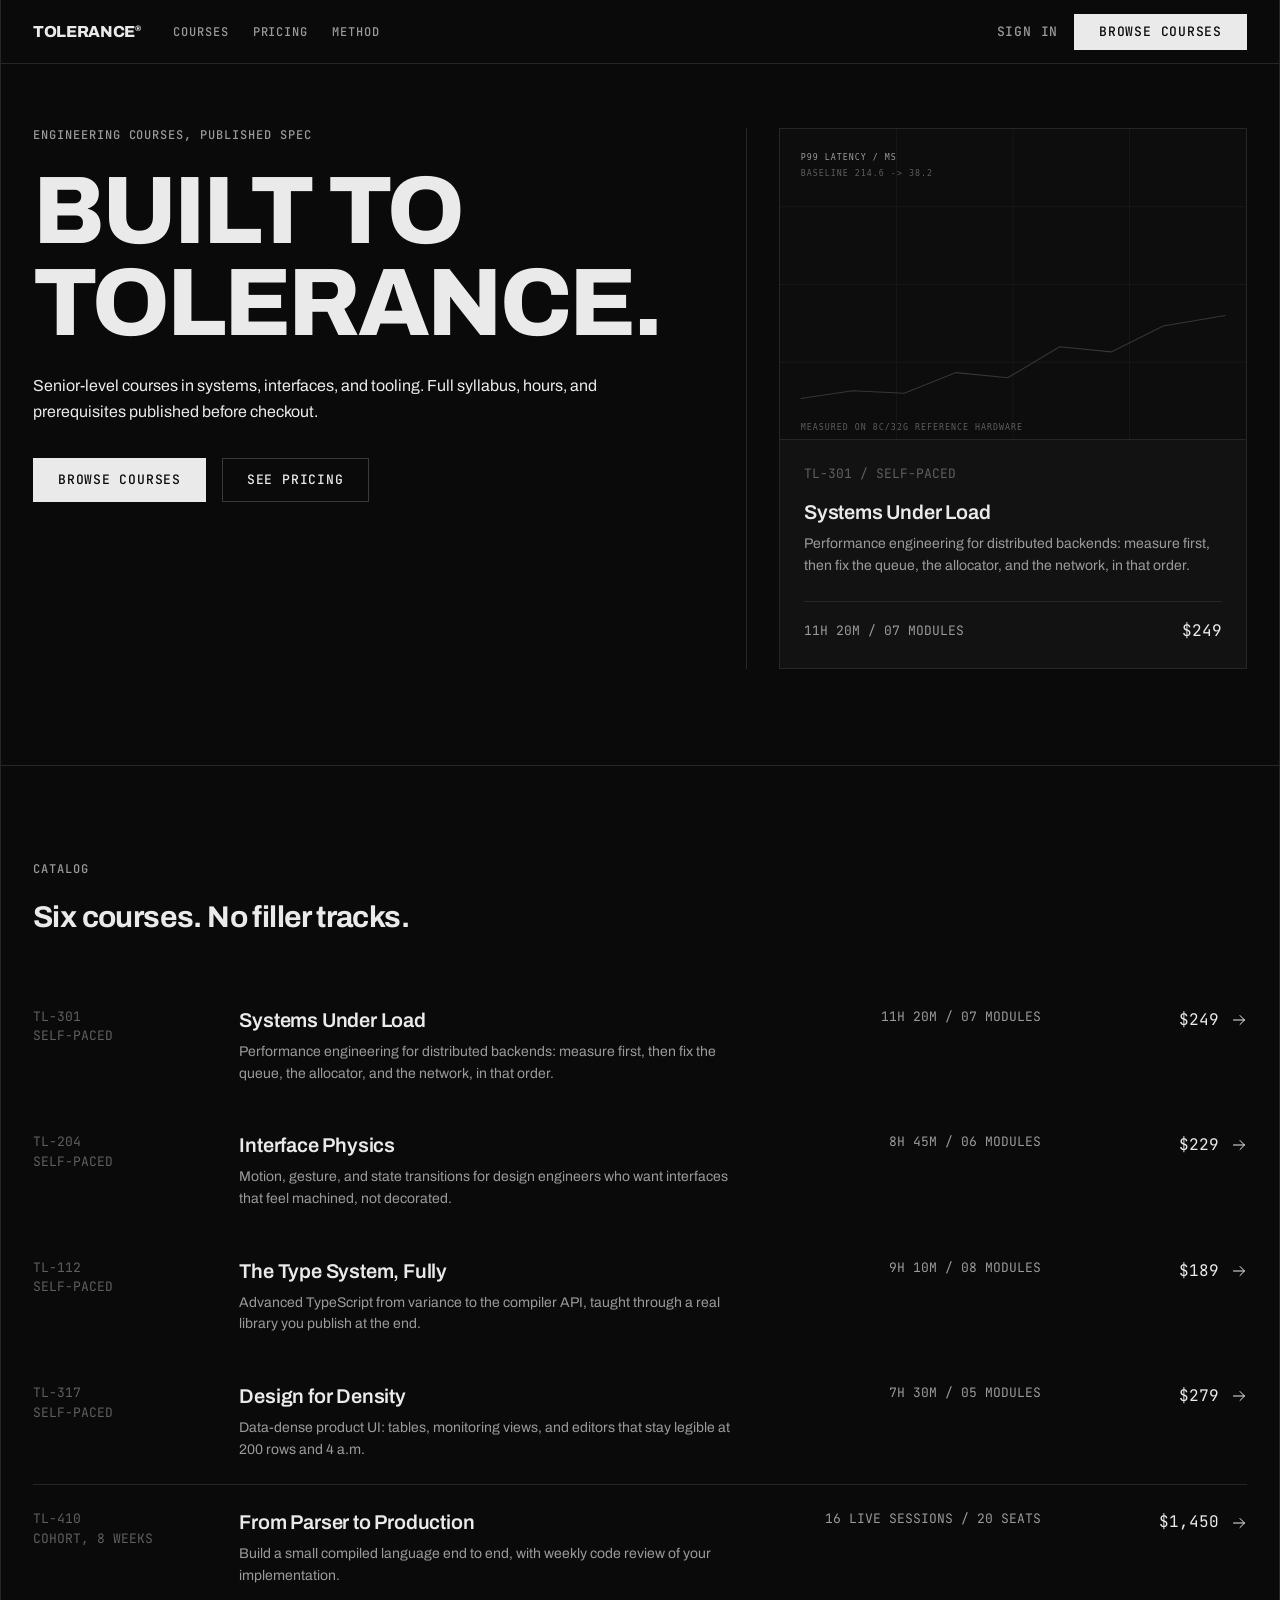
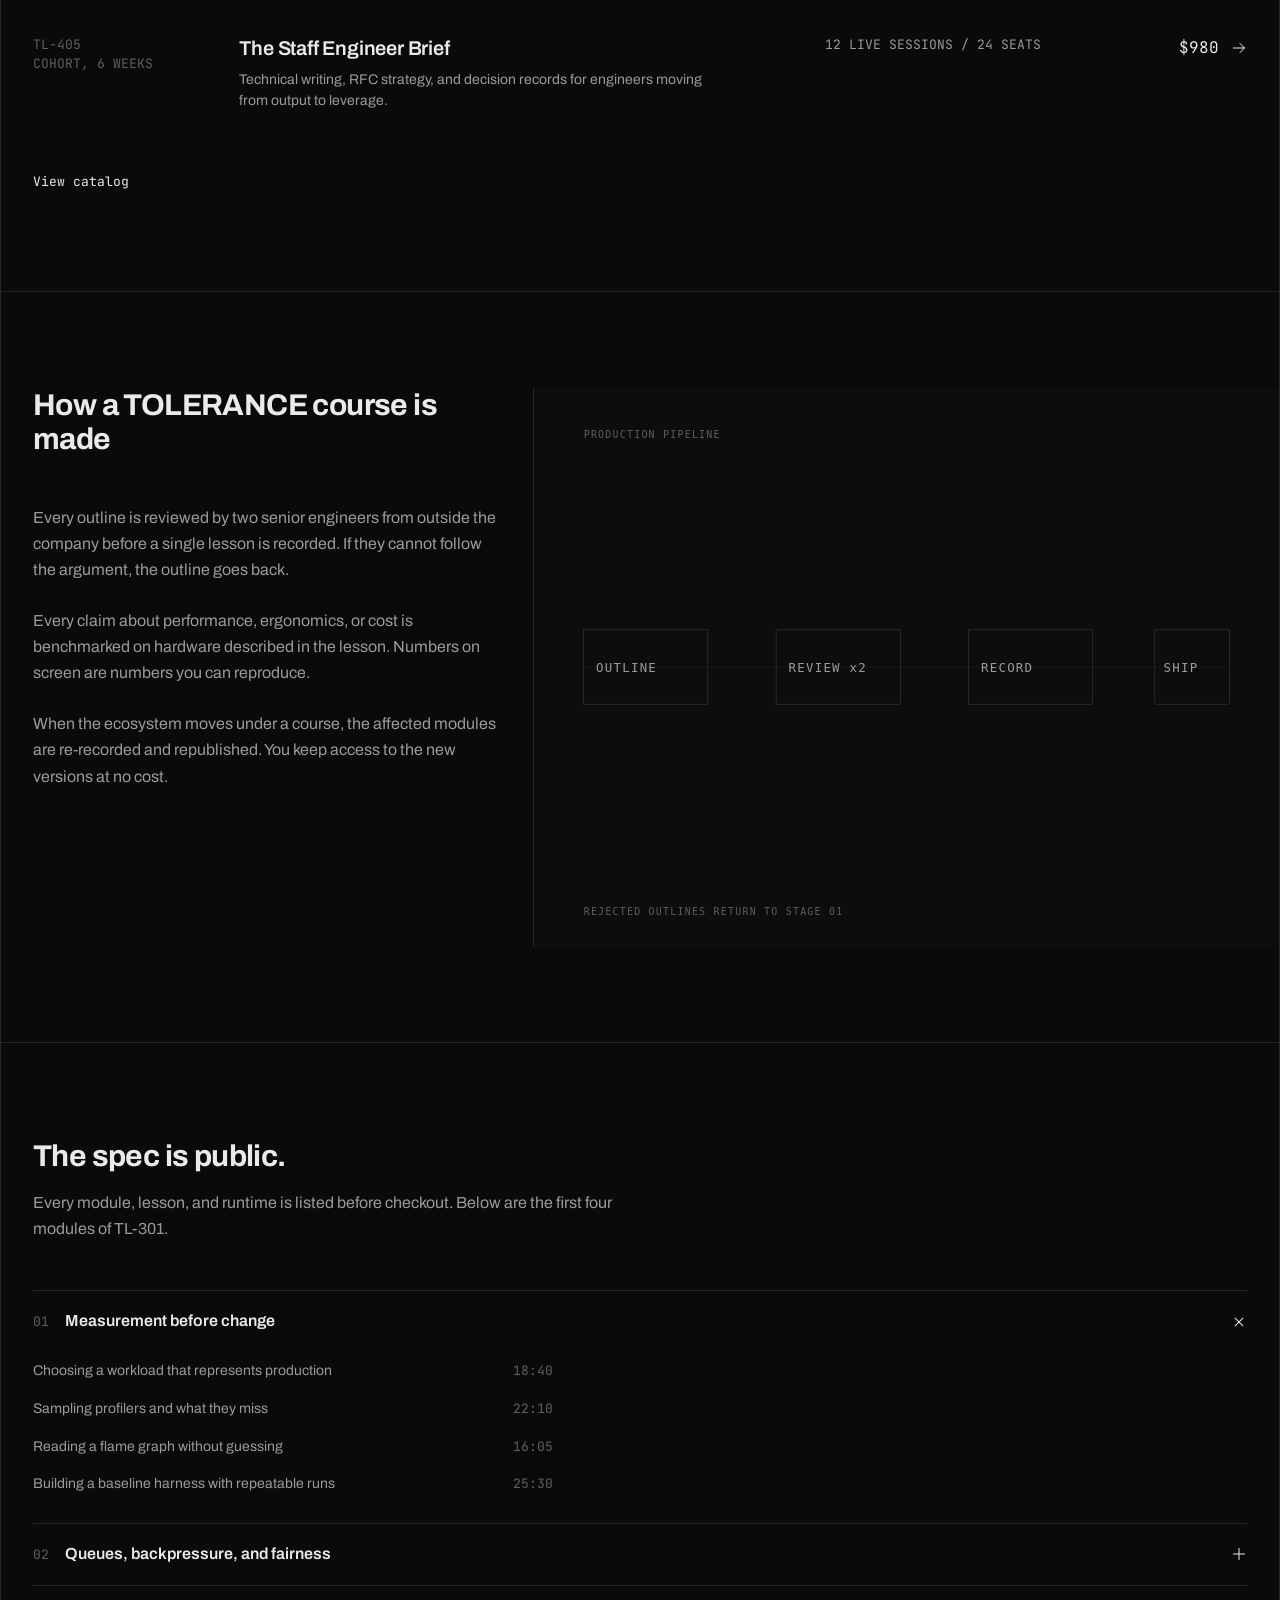
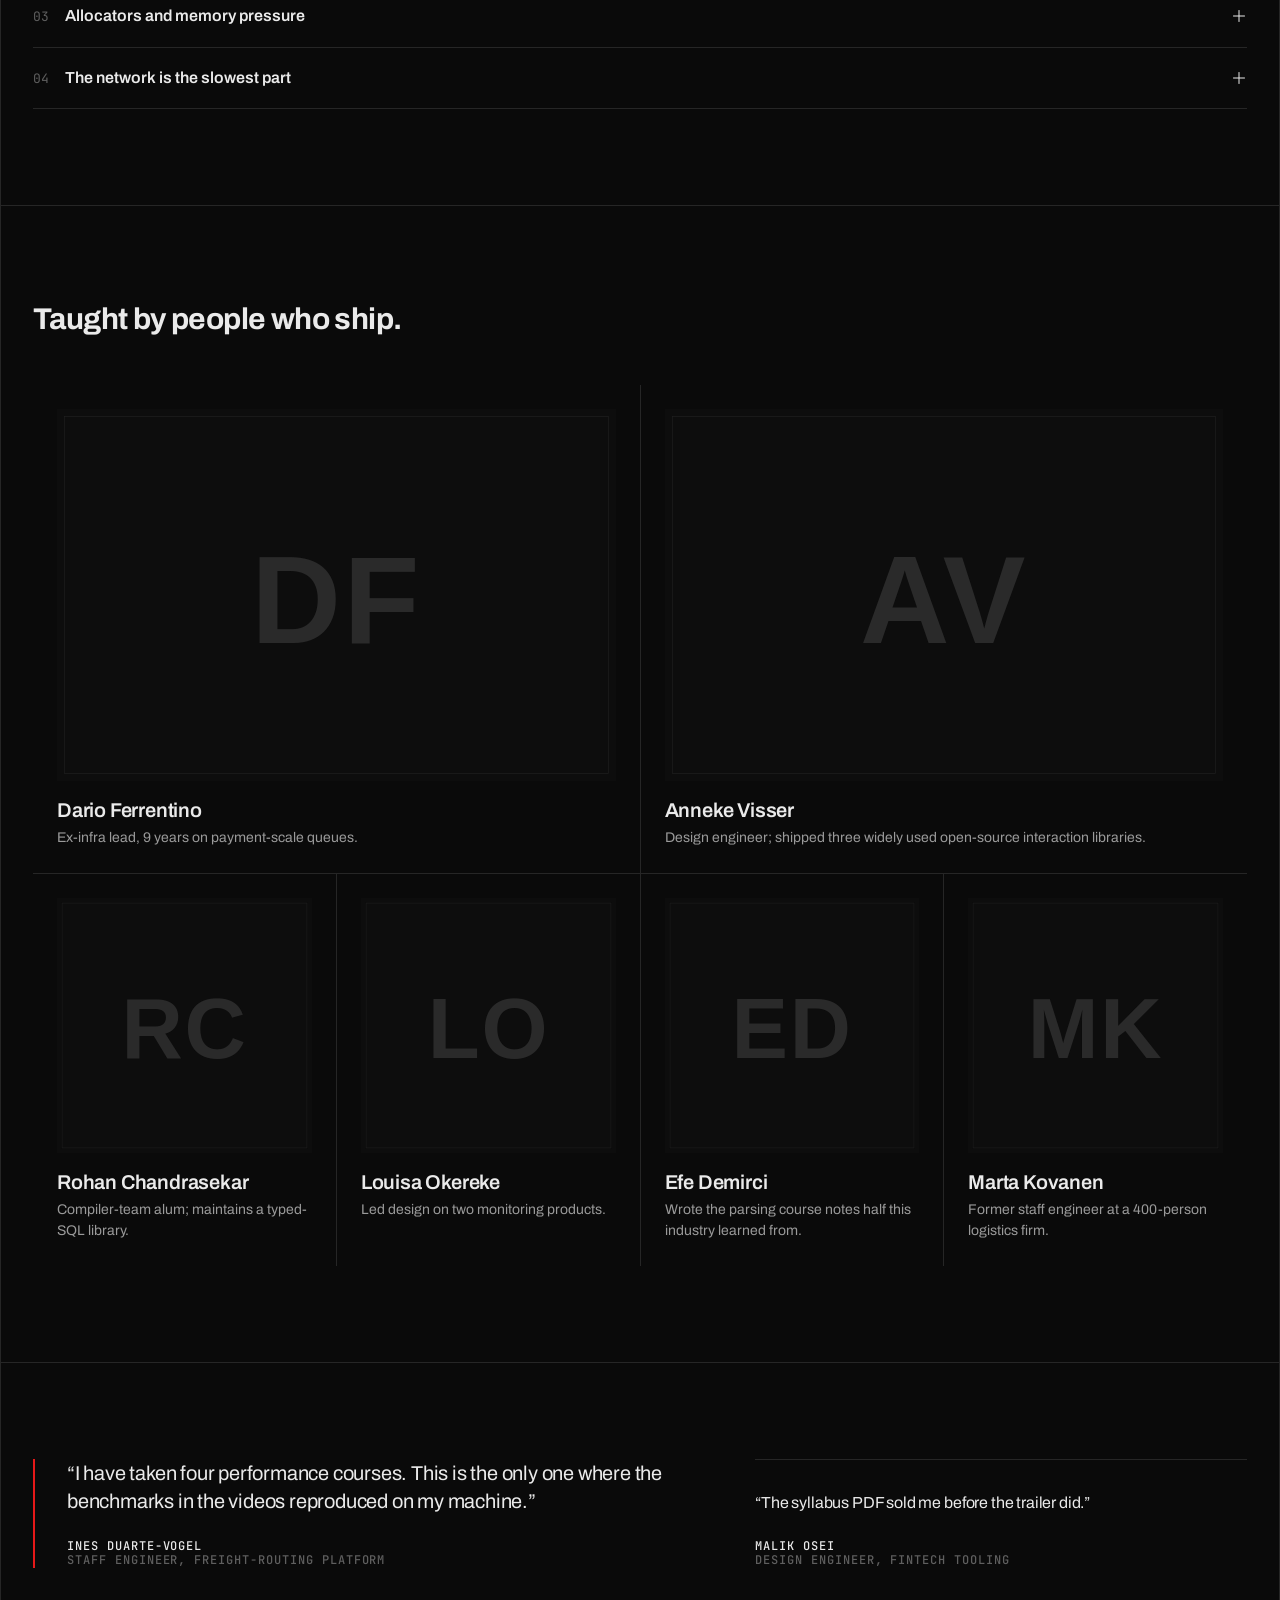
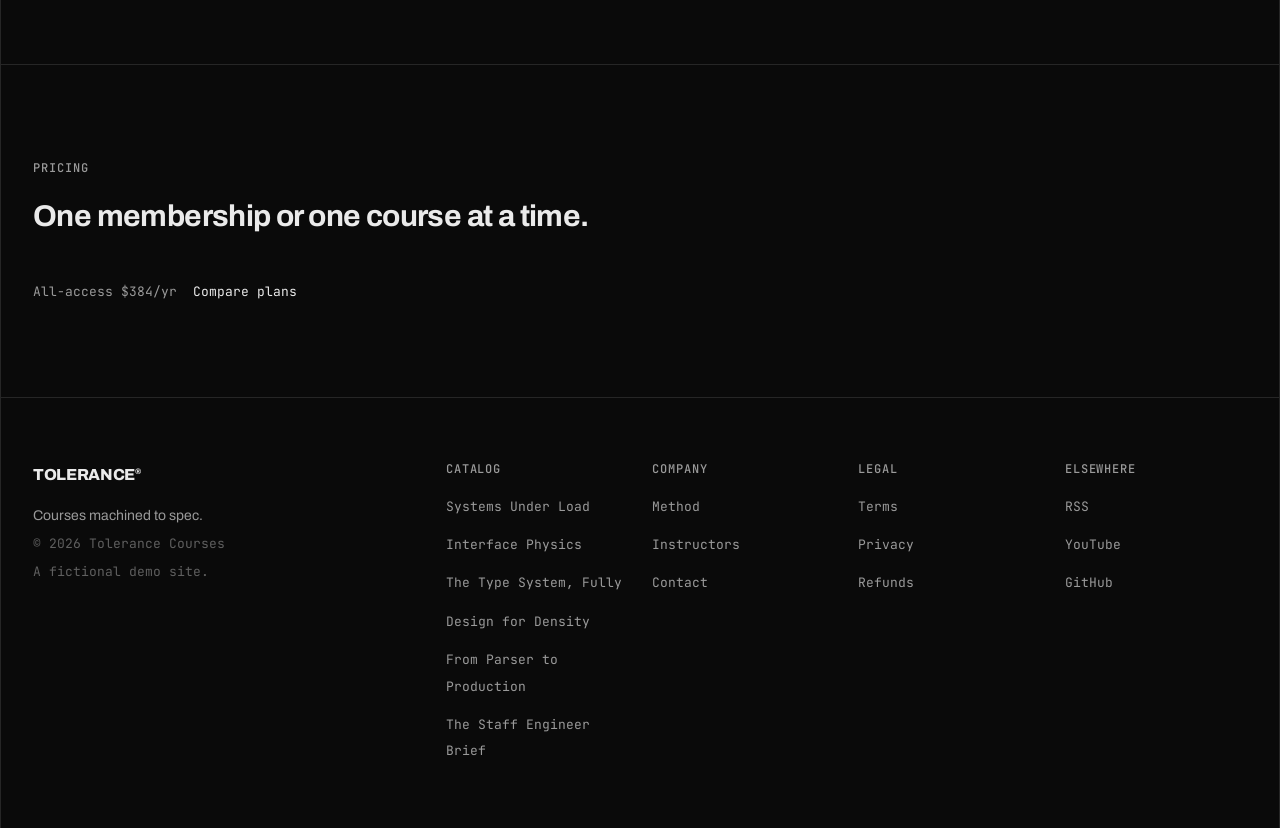
==== commit 243e5b9f: "Apply design review fixes: course links, topic filter, local images, row grid - Point pricing/course" ====
--- a/site/index.html
+++ b/site/index.html
@@ -10,7 +10,9 @@
 <link rel="preconnect" href="https://fonts.gstatic.com" crossorigin>
 <link rel="stylesheet" href="https://fonts.googleapis.com/css2?family=Archivo:wght@400;600;700;800&family=JetBrains+Mono:wght@400;500;700&display=swap">
 <link rel="stylesheet" href="css/main.css">
+<link rel="stylesheet" href="css/scene.css">
 <script src="js/main.js" defer></script>
+<script type="module" src="js/scene.js"></script>
 </head>
 <body>
 
@@ -63,7 +65,12 @@
         <div class="pad-x">
           <a class="card hero-item hero-item--last" href="course.html">
             <div class="card__media">
-              <img class="img-treat img-cover" src="img/tl301-cover.svg" width="900" height="600" alt="Rack-mounted server hardware on a test bench" loading="lazy">
+              <div class="v3d-view v3d-view--hero" data-scene="hero" data-code="TL-301">
+                <canvas class="v3d-canvas" aria-hidden="true"></canvas>
+                <img class="v3d-fallback img-treat" src="img/tl301-cover.svg" width="900" height="600" alt="TL-301 specification plate: p99 latency measured against baseline">
+                <span class="v3d-tag v3d-tag--tl mono-label" aria-hidden="true">Live viewport</span>
+                <span class="v3d-tag v3d-tag--br mono-label" aria-hidden="true" data-v3d-code>TL-301</span>
+              </div>
             </div>
             <div class="card__body">
               <p class="mono-data card__meta">TL-301 / SELF-PACED</p>
--- a/site/css/main.css
+++ b/site/css/main.css
@@ -796,7 +796,7 @@
 }
 
 .row__main {
-  grid-column: span 6;
+  grid-column: span 5;
 }
 
 .row__main > * {
@@ -810,7 +810,7 @@
 }
 
 .row__meta {
-  grid-column: span 2;
+  grid-column: span 3;
   text-align: right;
   color: var(--text-2);
 }
--- a/site/css/scene.css
+++ b/site/css/scene.css
@@ -0,0 +1,97 @@
+/* ==========================================================================
+   TOLERANCE - 3D viewports
+   Loaded after main.css on the two pages that carry a live viewport.
+   Tokens only. Radius 0, no shadows, no gradients, no accent colour.
+   ========================================================================== */
+
+/* The container keeps the footprint of the plate it replaced, so the page
+   does not reflow whether the viewport runs or the fallback shows. */
+.v3d-view {
+  position: relative;
+  display: block;
+  width: 100%;
+  background: var(--surface);
+  overflow: hidden;
+}
+
+.v3d-view--hero {
+  aspect-ratio: 3 / 2;
+}
+
+.v3d-view--course {
+  aspect-ratio: 2 / 1;
+  margin-top: var(--s-32);
+  border: 1px solid var(--line);
+}
+
+/* Canvas and fallback occupy the same box. The canvas is only revealed once
+   a WebGL context has actually been created. */
+.v3d-canvas,
+.v3d-fallback {
+  position: absolute;
+  inset: 0;
+  width: 100%;
+  height: 100%;
+  display: block;
+}
+
+.v3d-fallback {
+  object-fit: cover;
+}
+
+.v3d-canvas {
+  opacity: 0;
+  transition: opacity var(--dur-hero) var(--ease-out);
+}
+
+.v3d-view.is-live .v3d-canvas {
+  opacity: 1;
+}
+
+/* Annotation overlays. Mono, quiet, and only present when the viewport is
+   genuinely live. */
+.v3d-tag {
+  position: absolute;
+  color: var(--text-3);
+  pointer-events: none;
+  opacity: 0;
+  transition: opacity var(--dur-hero) var(--ease-out);
+}
+
+.v3d-view.is-live .v3d-tag {
+  opacity: 1;
+}
+
+.v3d-tag--tl {
+  top: var(--s-16);
+  left: var(--s-16);
+}
+
+.v3d-tag--br {
+  right: var(--s-16);
+  bottom: var(--s-16);
+  color: var(--text-2);
+}
+
+@media (max-width: 768px) {
+  .v3d-view--course {
+    aspect-ratio: 3 / 2;
+  }
+
+  .v3d-tag--tl {
+    top: var(--s-12);
+    left: var(--s-12);
+  }
+
+  .v3d-tag--br {
+    right: var(--s-12);
+    bottom: var(--s-12);
+  }
+}
+
+@media (prefers-reduced-motion: reduce) {
+  .v3d-canvas,
+  .v3d-tag {
+    transition-duration: var(--dur-fast);
+  }
+}
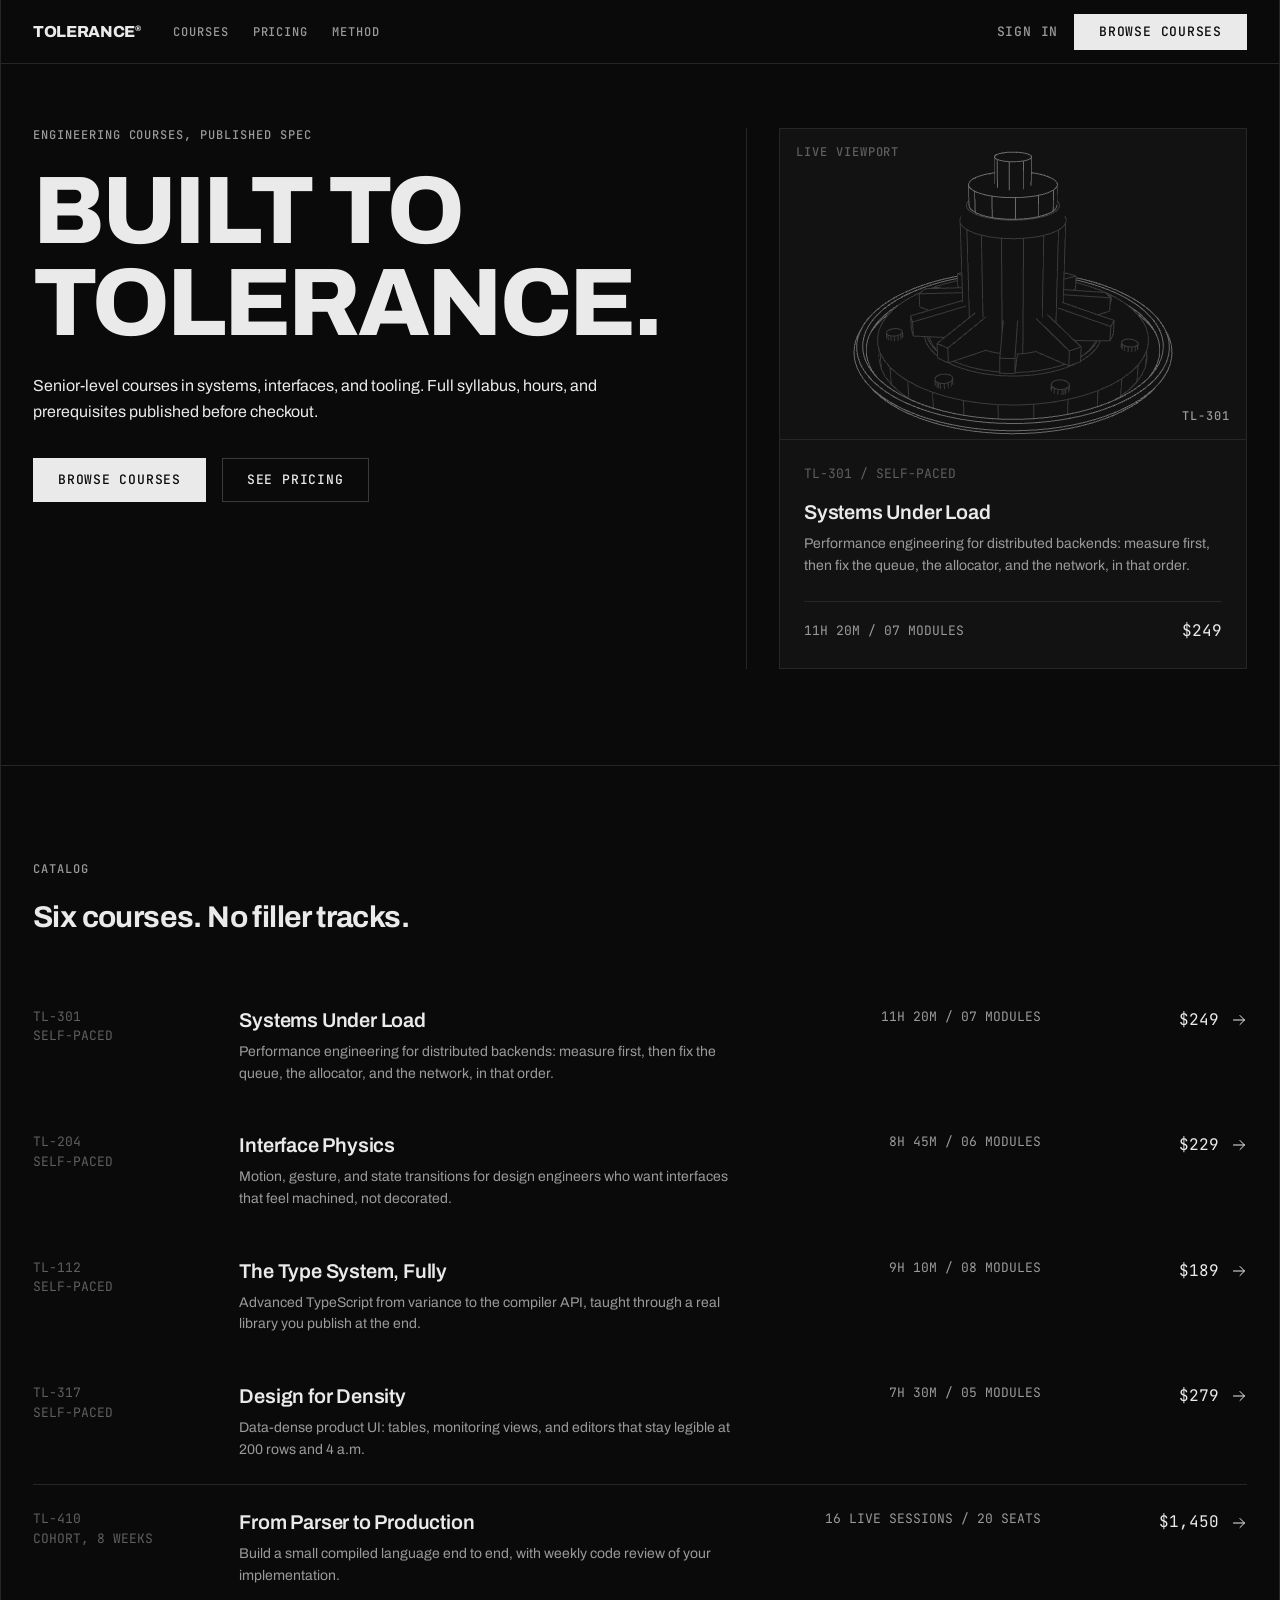
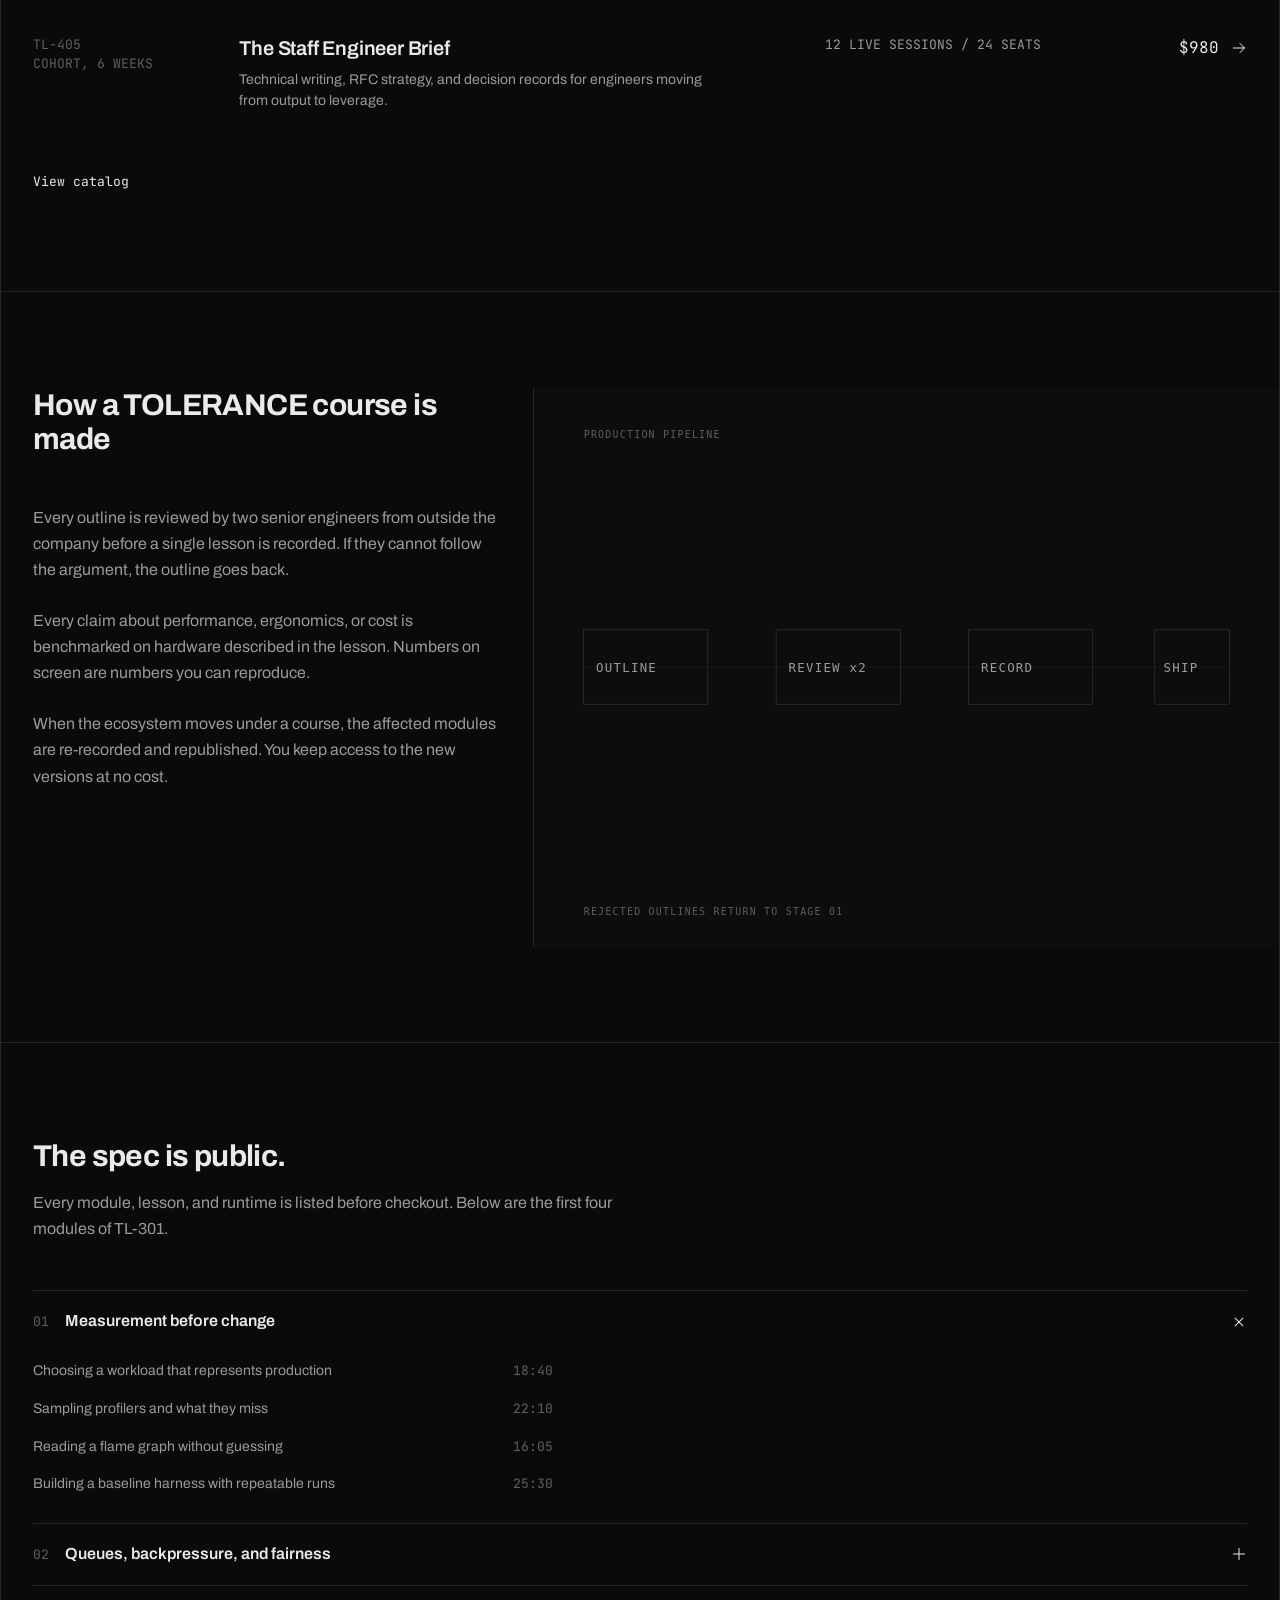
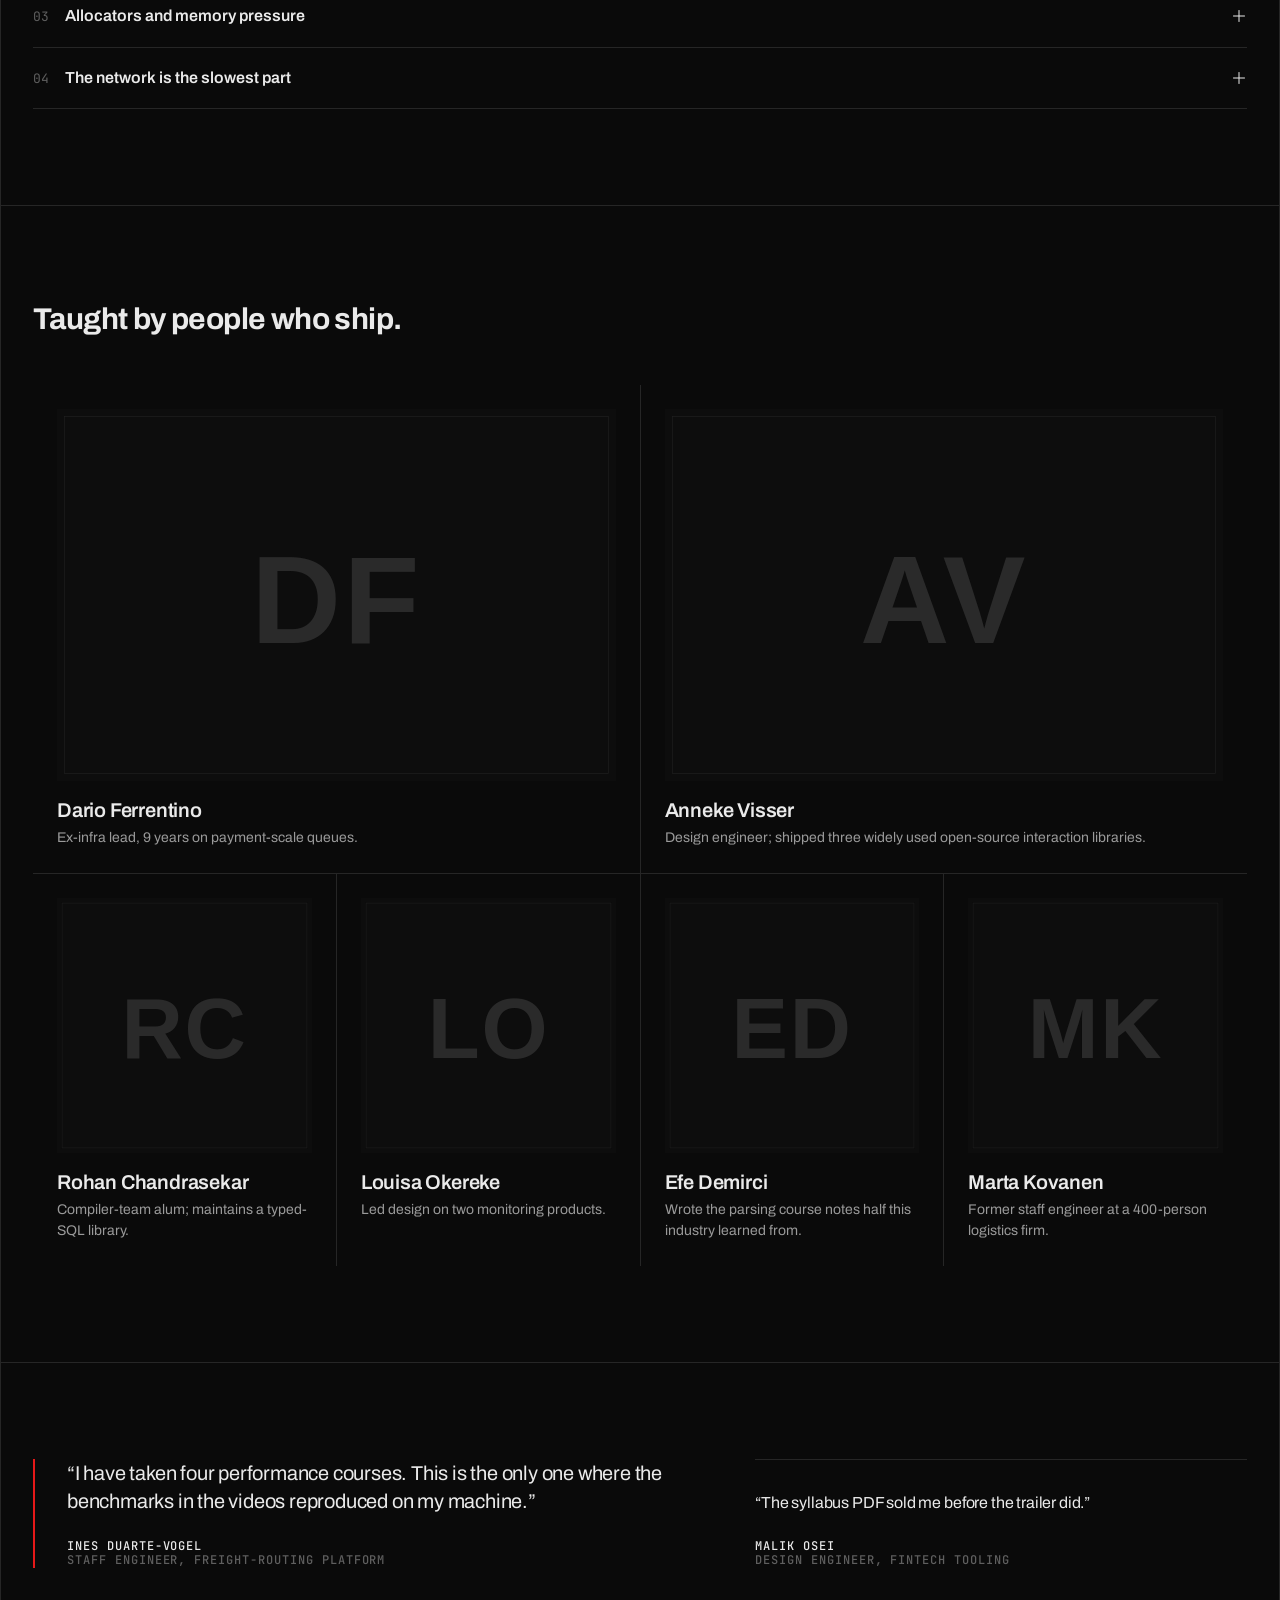
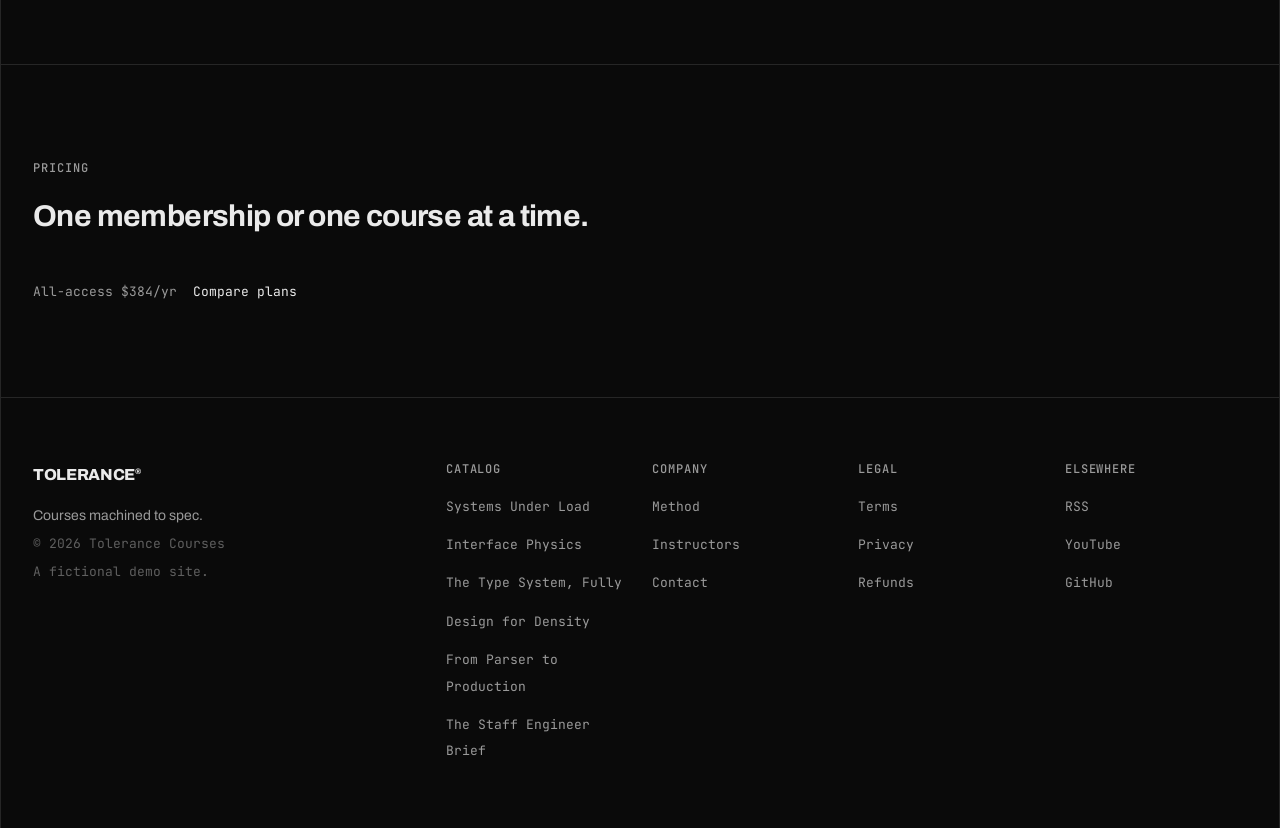
==== commit 02dc93ce: "Add 3D WebGL part viewports and finish review fixes - js/scene.js: Three.js wireframe machined-part " ====
--- a/site/index.html
+++ b/site/index.html
@@ -63,7 +63,7 @@
         </div>
 
         <div class="pad-x">
-          <a class="card hero-item hero-item--last" href="course.html">
+          <a class="card hero-item hero-item--last" href="course.html?c=TL-301">
             <div class="card__media">
               <div class="v3d-view v3d-view--hero" data-scene="hero" data-code="TL-301">
                 <canvas class="v3d-canvas" aria-hidden="true"></canvas>
@@ -96,7 +96,7 @@
 
       <div class="rows reveal">
         <div class="rows__cluster">
-          <a class="row" href="course.html">
+          <a class="row" href="course.html?c=TL-301">
             <span class="row__code mono-data"><span>TL-301</span><span>SELF-PACED</span></span>
             <span class="row__main">
               <span class="h3">Systems Under Load</span>
@@ -107,7 +107,7 @@
               <svg class="icon row__arrow" viewBox="0 0 256 256" aria-hidden="true"><line x1="40" y1="128" x2="216" y2="128"></line><polyline points="144 56 216 128 144 200"></polyline></svg>
             </span>
           </a>
-          <a class="row" href="course.html">
+          <a class="row" href="course.html?c=TL-204">
             <span class="row__code mono-data"><span>TL-204</span><span>SELF-PACED</span></span>
             <span class="row__main">
               <span class="h3">Interface Physics</span>
@@ -118,7 +118,7 @@
               <svg class="icon row__arrow" viewBox="0 0 256 256" aria-hidden="true"><line x1="40" y1="128" x2="216" y2="128"></line><polyline points="144 56 216 128 144 200"></polyline></svg>
             </span>
           </a>
-          <a class="row" href="course.html">
+          <a class="row" href="course.html?c=TL-112">
             <span class="row__code mono-data"><span>TL-112</span><span>SELF-PACED</span></span>
             <span class="row__main">
               <span class="h3">The Type System, Fully</span>
@@ -129,7 +129,7 @@
               <svg class="icon row__arrow" viewBox="0 0 256 256" aria-hidden="true"><line x1="40" y1="128" x2="216" y2="128"></line><polyline points="144 56 216 128 144 200"></polyline></svg>
             </span>
           </a>
-          <a class="row" href="course.html">
+          <a class="row" href="course.html?c=TL-317">
             <span class="row__code mono-data"><span>TL-317</span><span>SELF-PACED</span></span>
             <span class="row__main">
               <span class="h3">Design for Density</span>
@@ -143,7 +143,7 @@
         </div>
 
         <div class="rows__cluster">
-          <a class="row" href="course.html">
+          <a class="row" href="course.html?c=TL-410">
             <span class="row__code mono-data"><span>TL-410</span><span>COHORT, 8 WEEKS</span></span>
             <span class="row__main">
               <span class="h3">From Parser to Production</span>
@@ -154,7 +154,7 @@
               <svg class="icon row__arrow" viewBox="0 0 256 256" aria-hidden="true"><line x1="40" y1="128" x2="216" y2="128"></line><polyline points="144 56 216 128 144 200"></polyline></svg>
             </span>
           </a>
-          <a class="row" href="course.html">
+          <a class="row" href="course.html?c=TL-405">
             <span class="row__code mono-data"><span>TL-405</span><span>COHORT, 6 WEEKS</span></span>
             <span class="row__main">
               <span class="h3">The Staff Engineer Brief</span>
@@ -185,7 +185,7 @@
           </div>
         </div>
         <div>
-          <img class="img-treat img-cover" src="img/method-bench.svg" width="1200" height="900" alt="Studio bench with recording and measurement hardware" loading="lazy">
+          <img class="img-treat img-cover" src="img/method-bench.svg" width="1200" height="900" alt="Diagram of the TOLERANCE course production pipeline" loading="lazy">
         </div>
       </div>
     </section>
@@ -280,42 +280,42 @@
       </div>
 
       <div class="people reveal">
-        <a class="person person--lg" href="course.html">
+        <a class="person person--lg" href="course.html?c=TL-301">
           <div class="person__media">
             <img class="img-treat img-cover" src="img/ferrentino.svg" width="900" height="600" alt="Dario Ferrentino" loading="lazy">
           </div>
           <h3 class="h3">Dario Ferrentino</h3>
           <p class="body-sm person__cred">Ex-infra lead, 9 years on payment-scale queues.</p>
         </a>
-        <a class="person person--lg" href="course.html">
+        <a class="person person--lg" href="course.html?c=TL-204">
           <div class="person__media">
             <img class="img-treat img-cover" src="img/visser.svg" width="900" height="600" alt="Anneke Visser" loading="lazy">
           </div>
           <h3 class="h3">Anneke Visser</h3>
           <p class="body-sm person__cred">Design engineer; shipped three widely used open-source interaction libraries.</p>
         </a>
-        <a class="person person--sm" href="course.html">
+        <a class="person person--sm" href="course.html?c=TL-112">
           <div class="person__media">
             <img class="img-treat img-cover" src="img/chandrasekar.svg" width="600" height="600" alt="Rohan Chandrasekar" loading="lazy">
           </div>
           <h3 class="h3">Rohan Chandrasekar</h3>
           <p class="body-sm person__cred">Compiler-team alum; maintains a typed-SQL library.</p>
         </a>
-        <a class="person person--sm" href="course.html">
+        <a class="person person--sm" href="course.html?c=TL-317">
           <div class="person__media">
             <img class="img-treat img-cover" src="img/okereke.svg" width="600" height="600" alt="Louisa Okereke" loading="lazy">
           </div>
           <h3 class="h3">Louisa Okereke</h3>
           <p class="body-sm person__cred">Led design on two monitoring products.</p>
         </a>
-        <a class="person person--sm" href="course.html">
+        <a class="person person--sm" href="course.html?c=TL-410">
           <div class="person__media">
             <img class="img-treat img-cover" src="img/demirci.svg" width="600" height="600" alt="Efe Demirci" loading="lazy">
           </div>
           <h3 class="h3">Efe Demirci</h3>
           <p class="body-sm person__cred">Wrote the parsing course notes half this industry learned from.</p>
         </a>
-        <a class="person person--sm" href="course.html">
+        <a class="person person--sm" href="course.html?c=TL-405">
           <div class="person__media">
             <img class="img-treat img-cover" src="img/kovanen.svg" width="600" height="600" alt="Marta Kovanen" loading="lazy">
           </div>
@@ -365,12 +365,12 @@
       <div class="footer__col">
         <span class="mono-label footer__title">Catalog</span>
         <ul class="footer__list">
-          <li><a class="footer__link" href="course.html">Systems Under Load</a></li>
-          <li><a class="footer__link" href="course.html">Interface Physics</a></li>
-          <li><a class="footer__link" href="course.html">The Type System, Fully</a></li>
-          <li><a class="footer__link" href="course.html">Design for Density</a></li>
-          <li><a class="footer__link" href="course.html">From Parser to Production</a></li>
-          <li><a class="footer__link" href="course.html">The Staff Engineer Brief</a></li>
+          <li><a class="footer__link" href="course.html?c=TL-301">Systems Under Load</a></li>
+          <li><a class="footer__link" href="course.html?c=TL-204">Interface Physics</a></li>
+          <li><a class="footer__link" href="course.html?c=TL-112">The Type System, Fully</a></li>
+          <li><a class="footer__link" href="course.html?c=TL-317">Design for Density</a></li>
+          <li><a class="footer__link" href="course.html?c=TL-410">From Parser to Production</a></li>
+          <li><a class="footer__link" href="course.html?c=TL-405">The Staff Engineer Brief</a></li>
         </ul>
       </div>
 
--- a/site/css/scene.css
+++ b/site/css/scene.css
@@ -37,9 +37,16 @@
 
 .v3d-fallback {
   object-fit: cover;
+  z-index: 0;
+}
+
+/* The UA [hidden] rule loses to the class above, so restate it. */
+.v3d-fallback[hidden] {
+  display: none;
 }
 
 .v3d-canvas {
+  z-index: 1;
   opacity: 0;
   transition: opacity var(--dur-hero) var(--ease-out);
 }
@@ -52,6 +59,7 @@
    genuinely live. */
 .v3d-tag {
   position: absolute;
+  z-index: 2;
   color: var(--text-3);
   pointer-events: none;
   opacity: 0;
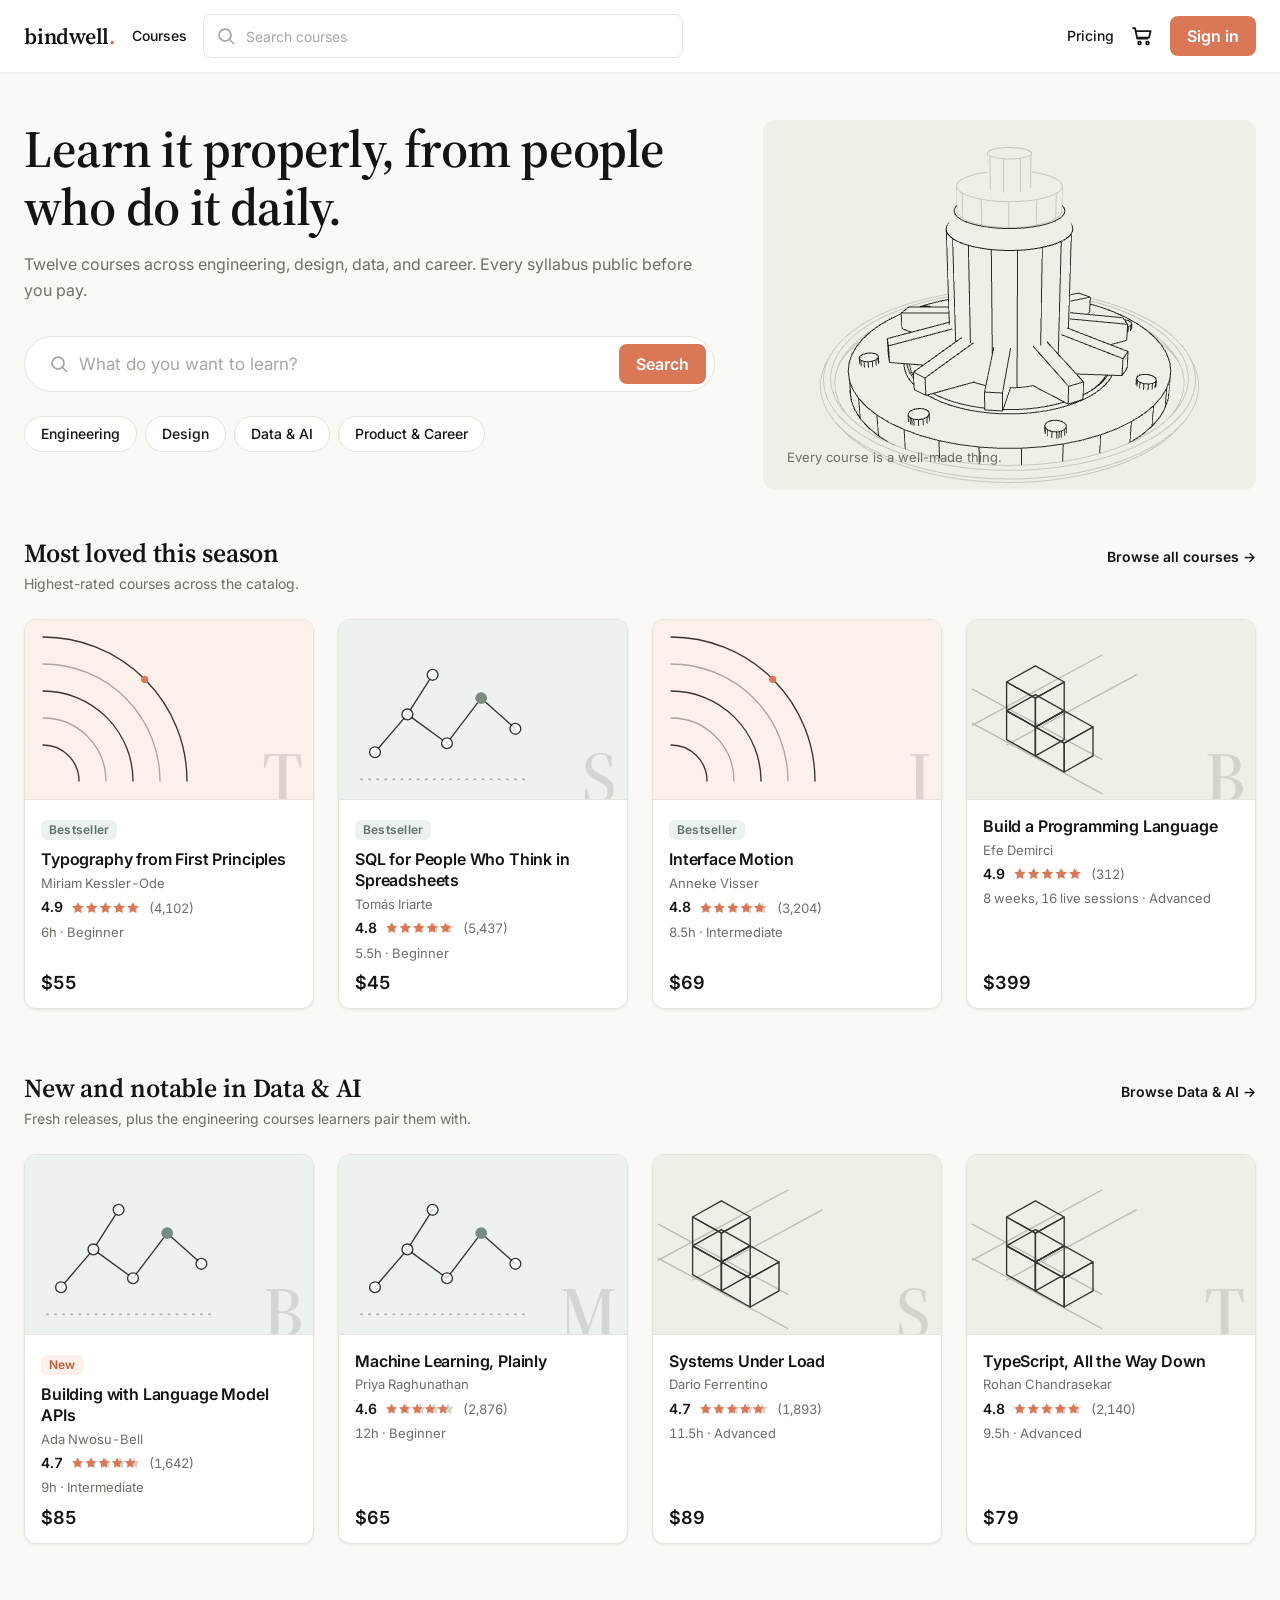
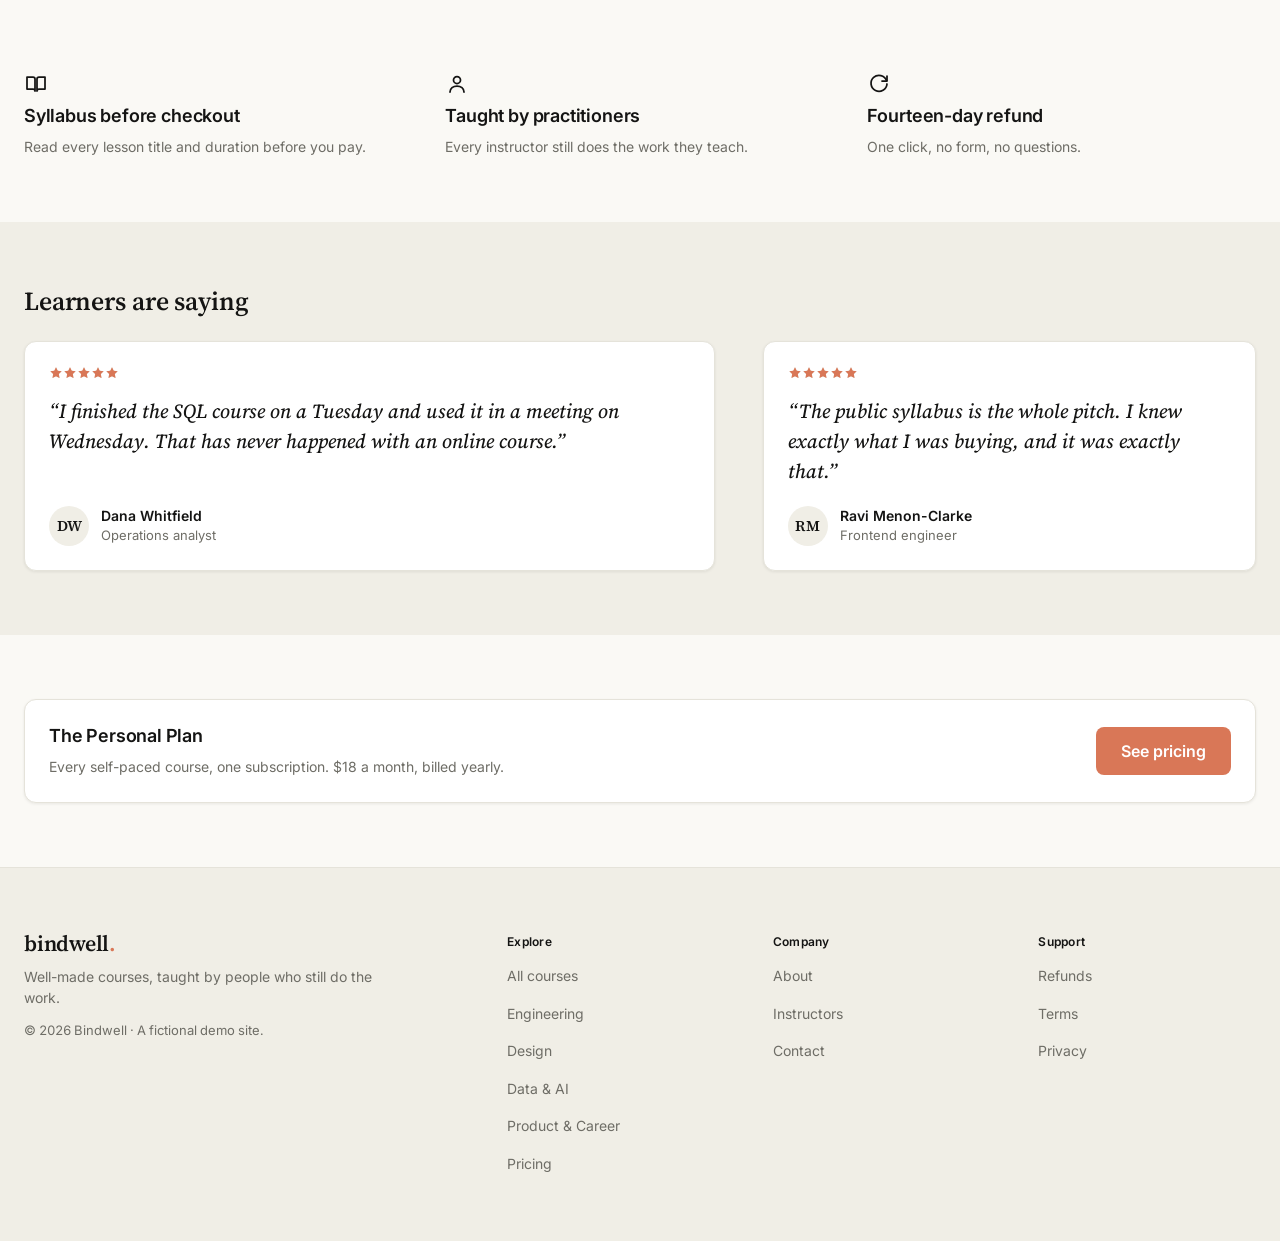
==== commit b73b6f47: "Rebuild foundation as Bindwell: warm marketplace design system Udemy-style layout in a warm cream/co" ====
--- a/site/index.html
+++ b/site/index.html
@@ -3,407 +3,243 @@
 <head>
 <meta charset="utf-8">
 <meta name="viewport" content="width=device-width, initial-scale=1">
-<title>TOLERANCE - Courses machined to spec</title>
-<meta name="description" content="Senior-level video courses and cohorts in software and interface engineering, with the full syllabus published before you pay.">
+<title>Bindwell - Well-made courses</title>
+<meta name="description" content="Twelve courses across engineering, design, data, and career, with every syllabus public before you pay.">
 <script>document.documentElement.className += " has-js";</script>
 <link rel="preconnect" href="https://fonts.googleapis.com">
 <link rel="preconnect" href="https://fonts.gstatic.com" crossorigin>
-<link rel="stylesheet" href="https://fonts.googleapis.com/css2?family=Archivo:wght@400;600;700;800&family=JetBrains+Mono:wght@400;500;700&display=swap">
+<link rel="stylesheet" href="https://fonts.googleapis.com/css2?family=Source+Serif+4:opsz,wght@8..60,500;8..60,600&family=Inter:wght@400;500;600&display=swap">
 <link rel="stylesheet" href="css/main.css">
-<link rel="stylesheet" href="css/scene.css">
+<script src="js/data.js" defer></script>
 <script src="js/main.js" defer></script>
 <script type="module" src="js/scene.js"></script>
 </head>
 <body>
 
-<div class="frame">
-
-  <header class="nav">
-    <a class="wordmark" href="index.html">TOLERANCE<sup>&reg;</sup></a>
+<a class="skip-link" href="#main">Skip to content</a>
+
+<header class="nav">
+  <div class="container nav__inner">
+    <a class="wordmark" href="index.html">bindwell<span class="wordmark__dot">.</span></a>
+
     <nav class="nav__links" aria-label="Primary">
       <a class="nav__link" href="courses.html">Courses</a>
-      <a class="nav__link" href="pricing.html">Pricing</a>
-      <a class="nav__link" href="index.html#method">Method</a>
     </nav>
+
+    <form class="search nav__search" role="search" action="courses.html" method="get" data-search-form>
+      <svg class="icon search__icon" viewBox="0 0 20 20" aria-hidden="true"><circle cx="9" cy="9" r="6"></circle><path d="M13.5 13.5 17.5 17.5"></path></svg>
+      <input class="search__input" type="search" name="q" aria-label="Search courses" placeholder="Search courses">
+    </form>
+
     <div class="nav__actions">
-      <a class="nav__cart" href="checkout.html" data-cart-link hidden>Cart [<span data-cart-count>0</span>]</a>
-      <a class="nav__signin" href="#">Sign in</a>
-      <a class="btn btn--primary btn--sm" href="courses.html">Browse courses</a>
-    </div>
-    <button class="nav__toggle" type="button" aria-label="Menu" aria-expanded="false" aria-controls="nav-panel" data-nav-toggle>
-      <svg class="icon icon--open" viewBox="0 0 256 256" aria-hidden="true"><line x1="40" y1="64" x2="216" y2="64"></line><line x1="40" y1="128" x2="216" y2="128"></line><line x1="40" y1="192" x2="216" y2="192"></line></svg>
-      <svg class="icon icon--close" viewBox="0 0 256 256" aria-hidden="true"><line x1="200" y1="56" x2="56" y2="200"></line><line x1="200" y1="200" x2="56" y2="56"></line></svg>
-    </button>
-  </header>
+      <a class="nav__link nav__signin" href="pricing.html">Pricing</a>
+      <button class="nav__search-toggle" type="button" aria-label="Search" aria-expanded="false" aria-controls="nav-search-row" data-search-toggle>
+        <svg class="icon" viewBox="0 0 20 20" aria-hidden="true"><circle cx="9" cy="9" r="6"></circle><path d="M13.5 13.5 17.5 17.5"></path></svg>
+      </button>
+      <a class="nav__cart" href="checkout.html" aria-label="Cart">
+        <svg class="icon icon--lg" viewBox="0 0 24 24" aria-hidden="true"><path d="M3 4h2l2.2 10.5h10.2"></path><path d="M6.6 7h14l-1.6 6.5H7.4"></path><circle cx="9.5" cy="19" r="1.4"></circle><circle cx="17.5" cy="19" r="1.4"></circle></svg>
+        <span class="nav__cart-count" data-cart-count hidden>0</span>
+      </a>
+      <a class="btn btn--primary btn--sm nav__signin" href="#">Sign in</a>
+      <button class="nav__toggle" type="button" aria-label="Menu" aria-expanded="false" aria-controls="nav-panel" data-nav-toggle>
+        <svg class="icon icon--open icon--lg" viewBox="0 0 24 24" aria-hidden="true"><path d="M4 7h16M4 12h16M4 17h16"></path></svg>
+        <svg class="icon icon--close icon--lg" viewBox="0 0 24 24" aria-hidden="true"><path d="M6 6 18 18M18 6 6 18"></path></svg>
+      </button>
+    </div>
+  </div>
+
+  <div class="nav__mobile-search" id="nav-search-row" data-search-row>
+    <div>
+      <div class="container">
+        <form class="search" role="search" action="courses.html" method="get" data-search-form>
+          <svg class="icon search__icon" viewBox="0 0 20 20" aria-hidden="true"><circle cx="9" cy="9" r="6"></circle><path d="M13.5 13.5 17.5 17.5"></path></svg>
+          <input class="search__input" type="search" name="q" aria-label="Search courses" placeholder="Search courses">
+        </form>
+      </div>
+    </div>
+  </div>
 
   <div class="nav__panel" id="nav-panel" data-nav-panel>
     <a class="nav__panel-link" href="courses.html">Courses</a>
     <a class="nav__panel-link" href="pricing.html">Pricing</a>
-    <a class="nav__panel-link" href="index.html#method">Method</a>
+    <a class="nav__panel-link" href="checkout.html">Cart</a>
     <div class="nav__panel-actions">
-      <a class="btn btn--primary" href="courses.html">Browse courses</a>
-      <a class="btn btn--secondary" href="#">Sign in</a>
-    </div>
-  </div>
-
-  <main id="main">
-
-    <!-- HERO -->
-    <section class="section section--hero section--flush">
-      <div class="split split--7-5" data-hero>
-
-        <div class="pad-x">
-          <span class="mono-label eyebrow hero-item">Engineering courses, published spec</span>
-          <h1 class="display hero-item">Built to tolerance.</h1>
-          <p class="body mt-24 hero-item">Senior-level courses in systems, interfaces, and tooling. Full syllabus, hours, and prerequisites published before checkout.</p>
-          <div class="btn-row mt-32 hero-item">
-            <a class="btn btn--primary" href="courses.html">Browse courses</a>
-            <a class="btn btn--secondary" href="pricing.html">See pricing</a>
-          </div>
-        </div>
-
-        <div class="pad-x">
-          <a class="card hero-item hero-item--last" href="course.html?c=TL-301">
-            <div class="card__media">
-              <div class="v3d-view v3d-view--hero" data-scene="hero" data-code="TL-301">
-                <canvas class="v3d-canvas" aria-hidden="true"></canvas>
-                <img class="v3d-fallback img-treat" src="img/tl301-cover.svg" width="900" height="600" alt="TL-301 specification plate: p99 latency measured against baseline">
-                <span class="v3d-tag v3d-tag--tl mono-label" aria-hidden="true">Live viewport</span>
-                <span class="v3d-tag v3d-tag--br mono-label" aria-hidden="true" data-v3d-code>TL-301</span>
-              </div>
-            </div>
-            <div class="card__body">
-              <p class="mono-data card__meta">TL-301 / SELF-PACED</p>
-              <h2 class="h3">Systems Under Load</h2>
-              <p class="body-sm card__desc">Performance engineering for distributed backends: measure first, then fix the queue, the allocator, and the network, in that order.</p>
-              <div class="card__foot">
-                <span class="mono-data t-2">11H 20M / 07 MODULES</span>
-                <span class="price">$249</span>
-              </div>
-            </div>
-          </a>
-        </div>
-
-      </div>
-    </section>
-
-    <!-- CATALOG INDEX -->
-    <section class="section" id="catalog">
+      <a class="btn btn--primary btn--block" href="#">Sign in</a>
+    </div>
+  </div>
+</header>
+<div class="nav__backdrop" data-nav-backdrop></div>
+
+<main id="main">
+
+  <!-- Hero -->
+  <section class="section section--tight">
+    <div class="container split-7-5" data-hero>
+      <div>
+        <h1 class="display hero-item">Learn it properly, from people who do it daily.</h1>
+        <p class="body t-2 mt-16 hero-item hero-item--2">Twelve courses across engineering, design, data, and career. Every syllabus public before you pay.</p>
+
+        <form class="search search--lg mt-32 hero-item hero-item--3" role="search" action="courses.html" method="get" data-search-form>
+          <svg class="icon search__icon" viewBox="0 0 20 20" aria-hidden="true"><circle cx="9" cy="9" r="6"></circle><path d="M13.5 13.5 17.5 17.5"></path></svg>
+          <input class="search__input" type="search" name="q" aria-label="Search courses" placeholder="What do you want to learn?">
+          <button class="btn btn--primary btn--sm search__submit" type="submit">Search</button>
+        </form>
+
+        <div class="chip-row mt-24 hero-item hero-item--4">
+          <a class="chip" href="courses.html?cat=engineering">Engineering</a>
+          <a class="chip" href="courses.html?cat=design">Design</a>
+          <a class="chip" href="courses.html?cat=data">Data &amp; AI</a>
+          <a class="chip" href="courses.html?cat=career">Product &amp; Career</a>
+        </div>
+      </div>
+
+      <div class="hero-item hero-item--5">
+        <div class="v3d-view v3d-view--hero" data-scene="hero" data-code="TL-301">
+          <canvas class="v3d-canvas" aria-hidden="true"></canvas>
+          <img class="v3d-fallback" src="img/motif-engineering.svg" width="320" height="200" alt="">
+          <span class="v3d-caption">Every course is a well-made thing.</span>
+        </div>
+      </div>
+    </div>
+  </section>
+
+  <!-- Featured row 1 -->
+  <section class="section section--flush-top">
+    <div class="container">
       <div class="section__head reveal">
-        <span class="mono-label eyebrow">Catalog</span>
-        <h2 class="h2">Six courses. No filler tracks.</h2>
-      </div>
-
-      <div class="rows reveal">
-        <div class="rows__cluster">
-          <a class="row" href="course.html?c=TL-301">
-            <span class="row__code mono-data"><span>TL-301</span><span>SELF-PACED</span></span>
-            <span class="row__main">
-              <span class="h3">Systems Under Load</span>
-              <span class="row__desc body-sm">Performance engineering for distributed backends: measure first, then fix the queue, the allocator, and the network, in that order.</span>
+        <div class="section__heading">
+          <h2 class="h2">Most loved this season</h2>
+          <p class="section__lede">Highest-rated courses across the catalog.</p>
+        </div>
+        <a class="section__link" href="courses.html">Browse all courses &rarr;</a>
+      </div>
+      <div class="grid-cards" data-course-grid="BW-118,BW-224,TL-204,TL-410"></div>
+    </div>
+  </section>
+
+  <!-- Featured row 2 -->
+  <section class="section section--flush-top">
+    <div class="container">
+      <div class="section__head reveal">
+        <div class="section__heading">
+          <h2 class="h2">New and notable in Data &amp; AI</h2>
+          <p class="section__lede">Fresh releases, plus the engineering courses learners pair them with.</p>
+        </div>
+        <a class="section__link" href="courses.html?cat=data">Browse Data &amp; AI &rarr;</a>
+      </div>
+      <div class="grid-cards" data-course-grid="BW-305,BW-210,TL-301,TL-112"></div>
+    </div>
+  </section>
+
+  <!-- Value props -->
+  <section class="section">
+    <div class="container grid-3">
+      <div class="prop reveal">
+        <svg class="icon icon--lg" viewBox="0 0 24 24" aria-hidden="true"><path d="M3 5h6a2 2 0 0 1 2 2v12a2 2 0 0 0-2-2H3z"></path><path d="M21 5h-6a2 2 0 0 0-2 2v12a2 2 0 0 1 2-2h6z"></path></svg>
+        <h3 class="h3">Syllabus before checkout</h3>
+        <p class="body-sm t-2">Read every lesson title and duration before you pay.</p>
+      </div>
+      <div class="prop">
+        <svg class="icon icon--lg" viewBox="0 0 24 24" aria-hidden="true"><circle cx="12" cy="8" r="3.5"></circle><path d="M5 20c0-3.6 3.1-6 7-6s7 2.4 7 6"></path></svg>
+        <h3 class="h3">Taught by practitioners</h3>
+        <p class="body-sm t-2">Every instructor still does the work they teach.</p>
+      </div>
+      <div class="prop">
+        <svg class="icon icon--lg" viewBox="0 0 24 24" aria-hidden="true"><path d="M19.5 8.5A8 8 0 1 0 20 12"></path><path d="M20 4v5h-5"></path></svg>
+        <h3 class="h3">Fourteen-day refund</h3>
+        <p class="body-sm t-2">One click, no form, no questions.</p>
+      </div>
+    </div>
+  </section>
+
+  <!-- Testimonial band -->
+  <section class="section section--tint">
+    <div class="container">
+      <h2 class="h2 reveal">Learners are saying</h2>
+      <div class="split-7-5 mt-24">
+        <figure class="quote reveal">
+          <span class="stars stars--sm" role="img" aria-label="Rated 5 out of 5" style="--star-fill:100%"><svg class="stars__glyphs stars__glyphs--track" viewBox="0 0 100 20" aria-hidden="true"><path transform="translate(0 0)" d="M10 1.7l2.5 5.1 5.6.8-4.05 3.95.96 5.6L10 14.5l-5.01 2.65.96-5.6L1.9 7.6l5.6-.8z"></path><path transform="translate(20 0)" d="M10 1.7l2.5 5.1 5.6.8-4.05 3.95.96 5.6L10 14.5l-5.01 2.65.96-5.6L1.9 7.6l5.6-.8z"></path><path transform="translate(40 0)" d="M10 1.7l2.5 5.1 5.6.8-4.05 3.95.96 5.6L10 14.5l-5.01 2.65.96-5.6L1.9 7.6l5.6-.8z"></path><path transform="translate(60 0)" d="M10 1.7l2.5 5.1 5.6.8-4.05 3.95.96 5.6L10 14.5l-5.01 2.65.96-5.6L1.9 7.6l5.6-.8z"></path><path transform="translate(80 0)" d="M10 1.7l2.5 5.1 5.6.8-4.05 3.95.96 5.6L10 14.5l-5.01 2.65.96-5.6L1.9 7.6l5.6-.8z"></path></svg><span class="stars__fill"><svg class="stars__glyphs stars__glyphs--fill" viewBox="0 0 100 20" aria-hidden="true"><path transform="translate(0 0)" d="M10 1.7l2.5 5.1 5.6.8-4.05 3.95.96 5.6L10 14.5l-5.01 2.65.96-5.6L1.9 7.6l5.6-.8z"></path><path transform="translate(20 0)" d="M10 1.7l2.5 5.1 5.6.8-4.05 3.95.96 5.6L10 14.5l-5.01 2.65.96-5.6L1.9 7.6l5.6-.8z"></path><path transform="translate(40 0)" d="M10 1.7l2.5 5.1 5.6.8-4.05 3.95.96 5.6L10 14.5l-5.01 2.65.96-5.6L1.9 7.6l5.6-.8z"></path><path transform="translate(60 0)" d="M10 1.7l2.5 5.1 5.6.8-4.05 3.95.96 5.6L10 14.5l-5.01 2.65.96-5.6L1.9 7.6l5.6-.8z"></path><path transform="translate(80 0)" d="M10 1.7l2.5 5.1 5.6.8-4.05 3.95.96 5.6L10 14.5l-5.01 2.65.96-5.6L1.9 7.6l5.6-.8z"></path></svg></span></span>
+          <blockquote class="quote__body">&ldquo;I finished the SQL course on a Tuesday and used it in a meeting on Wednesday. That has never happened with an online course.&rdquo;</blockquote>
+          <figcaption class="quote__attr">
+            <span class="avatar" aria-hidden="true">DW</span>
+            <span>
+              <span class="quote__name">Dana Whitfield</span>
+              <span class="quote__role">Operations analyst</span>
             </span>
-            <span class="row__meta mono-data">11H 20M / 07 MODULES</span>
-            <span class="row__price">$249
-              <svg class="icon row__arrow" viewBox="0 0 256 256" aria-hidden="true"><line x1="40" y1="128" x2="216" y2="128"></line><polyline points="144 56 216 128 144 200"></polyline></svg>
+          </figcaption>
+        </figure>
+
+        <figure class="quote reveal">
+          <span class="stars stars--sm" role="img" aria-label="Rated 5 out of 5" style="--star-fill:100%"><svg class="stars__glyphs stars__glyphs--track" viewBox="0 0 100 20" aria-hidden="true"><path transform="translate(0 0)" d="M10 1.7l2.5 5.1 5.6.8-4.05 3.95.96 5.6L10 14.5l-5.01 2.65.96-5.6L1.9 7.6l5.6-.8z"></path><path transform="translate(20 0)" d="M10 1.7l2.5 5.1 5.6.8-4.05 3.95.96 5.6L10 14.5l-5.01 2.65.96-5.6L1.9 7.6l5.6-.8z"></path><path transform="translate(40 0)" d="M10 1.7l2.5 5.1 5.6.8-4.05 3.95.96 5.6L10 14.5l-5.01 2.65.96-5.6L1.9 7.6l5.6-.8z"></path><path transform="translate(60 0)" d="M10 1.7l2.5 5.1 5.6.8-4.05 3.95.96 5.6L10 14.5l-5.01 2.65.96-5.6L1.9 7.6l5.6-.8z"></path><path transform="translate(80 0)" d="M10 1.7l2.5 5.1 5.6.8-4.05 3.95.96 5.6L10 14.5l-5.01 2.65.96-5.6L1.9 7.6l5.6-.8z"></path></svg><span class="stars__fill"><svg class="stars__glyphs stars__glyphs--fill" viewBox="0 0 100 20" aria-hidden="true"><path transform="translate(0 0)" d="M10 1.7l2.5 5.1 5.6.8-4.05 3.95.96 5.6L10 14.5l-5.01 2.65.96-5.6L1.9 7.6l5.6-.8z"></path><path transform="translate(20 0)" d="M10 1.7l2.5 5.1 5.6.8-4.05 3.95.96 5.6L10 14.5l-5.01 2.65.96-5.6L1.9 7.6l5.6-.8z"></path><path transform="translate(40 0)" d="M10 1.7l2.5 5.1 5.6.8-4.05 3.95.96 5.6L10 14.5l-5.01 2.65.96-5.6L1.9 7.6l5.6-.8z"></path><path transform="translate(60 0)" d="M10 1.7l2.5 5.1 5.6.8-4.05 3.95.96 5.6L10 14.5l-5.01 2.65.96-5.6L1.9 7.6l5.6-.8z"></path><path transform="translate(80 0)" d="M10 1.7l2.5 5.1 5.6.8-4.05 3.95.96 5.6L10 14.5l-5.01 2.65.96-5.6L1.9 7.6l5.6-.8z"></path></svg></span></span>
+          <blockquote class="quote__body">&ldquo;The public syllabus is the whole pitch. I knew exactly what I was buying, and it was exactly that.&rdquo;</blockquote>
+          <figcaption class="quote__attr">
+            <span class="avatar" aria-hidden="true">RM</span>
+            <span>
+              <span class="quote__name">Ravi Menon-Clarke</span>
+              <span class="quote__role">Frontend engineer</span>
             </span>
-          </a>
-          <a class="row" href="course.html?c=TL-204">
-            <span class="row__code mono-data"><span>TL-204</span><span>SELF-PACED</span></span>
-            <span class="row__main">
-              <span class="h3">Interface Physics</span>
-              <span class="row__desc body-sm">Motion, gesture, and state transitions for design engineers who want interfaces that feel machined, not decorated.</span>
-            </span>
-            <span class="row__meta mono-data">8H 45M / 06 MODULES</span>
-            <span class="row__price">$229
-              <svg class="icon row__arrow" viewBox="0 0 256 256" aria-hidden="true"><line x1="40" y1="128" x2="216" y2="128"></line><polyline points="144 56 216 128 144 200"></polyline></svg>
-            </span>
-          </a>
-          <a class="row" href="course.html?c=TL-112">
-            <span class="row__code mono-data"><span>TL-112</span><span>SELF-PACED</span></span>
-            <span class="row__main">
-              <span class="h3">The Type System, Fully</span>
-              <span class="row__desc body-sm">Advanced TypeScript from variance to the compiler API, taught through a real library you publish at the end.</span>
-            </span>
-            <span class="row__meta mono-data">9H 10M / 08 MODULES</span>
-            <span class="row__price">$189
-              <svg class="icon row__arrow" viewBox="0 0 256 256" aria-hidden="true"><line x1="40" y1="128" x2="216" y2="128"></line><polyline points="144 56 216 128 144 200"></polyline></svg>
-            </span>
-          </a>
-          <a class="row" href="course.html?c=TL-317">
-            <span class="row__code mono-data"><span>TL-317</span><span>SELF-PACED</span></span>
-            <span class="row__main">
-              <span class="h3">Design for Density</span>
-              <span class="row__desc body-sm">Data-dense product UI: tables, monitoring views, and editors that stay legible at 200 rows and 4 a.m.</span>
-            </span>
-            <span class="row__meta mono-data">7H 30M / 05 MODULES</span>
-            <span class="row__price">$279
-              <svg class="icon row__arrow" viewBox="0 0 256 256" aria-hidden="true"><line x1="40" y1="128" x2="216" y2="128"></line><polyline points="144 56 216 128 144 200"></polyline></svg>
-            </span>
-          </a>
-        </div>
-
-        <div class="rows__cluster">
-          <a class="row" href="course.html?c=TL-410">
-            <span class="row__code mono-data"><span>TL-410</span><span>COHORT, 8 WEEKS</span></span>
-            <span class="row__main">
-              <span class="h3">From Parser to Production</span>
-              <span class="row__desc body-sm">Build a small compiled language end to end, with weekly code review of your implementation.</span>
-            </span>
-            <span class="row__meta mono-data">16 LIVE SESSIONS / 20 SEATS</span>
-            <span class="row__price">$1,450
-              <svg class="icon row__arrow" viewBox="0 0 256 256" aria-hidden="true"><line x1="40" y1="128" x2="216" y2="128"></line><polyline points="144 56 216 128 144 200"></polyline></svg>
-            </span>
-          </a>
-          <a class="row" href="course.html?c=TL-405">
-            <span class="row__code mono-data"><span>TL-405</span><span>COHORT, 6 WEEKS</span></span>
-            <span class="row__main">
-              <span class="h3">The Staff Engineer Brief</span>
-              <span class="row__desc body-sm">Technical writing, RFC strategy, and decision records for engineers moving from output to leverage.</span>
-            </span>
-            <span class="row__meta mono-data">12 LIVE SESSIONS / 24 SEATS</span>
-            <span class="row__price">$980
-              <svg class="icon row__arrow" viewBox="0 0 256 256" aria-hidden="true"><line x1="40" y1="128" x2="216" y2="128"></line><polyline points="144 56 216 128 144 200"></polyline></svg>
-            </span>
-          </a>
-        </div>
-      </div>
-
-      <p class="mt-32"><a class="link mono-data" href="courses.html">View catalog</a></p>
-    </section>
-
-    <!-- METHOD -->
-    <section class="section section--flush" id="method">
-      <div class="split split--5-7">
-        <div class="pad-x">
-          <div class="section__head reveal">
-            <h2 class="h2">How a TOLERANCE course is made</h2>
-          </div>
-          <div class="stack-24 reveal">
-            <p class="body t-2">Every outline is reviewed by two senior engineers from outside the company before a single lesson is recorded. If they cannot follow the argument, the outline goes back.</p>
-            <p class="body t-2">Every claim about performance, ergonomics, or cost is benchmarked on hardware described in the lesson. Numbers on screen are numbers you can reproduce.</p>
-            <p class="body t-2">When the ecosystem moves under a course, the affected modules are re-recorded and republished. You keep access to the new versions at no cost.</p>
-          </div>
-        </div>
-        <div>
-          <img class="img-treat img-cover" src="img/method-bench.svg" width="1200" height="900" alt="Diagram of the TOLERANCE course production pipeline" loading="lazy">
-        </div>
-      </div>
-    </section>
-
-    <!-- SYLLABUS PROOF -->
-    <section class="section">
-      <div class="section__head reveal">
-        <h2 class="h2">The spec is public.</h2>
-        <p class="body">Every module, lesson, and runtime is listed before checkout. Below are the first four modules of TL-301.</p>
-      </div>
-
-      <div class="acc reveal" data-accordion>
-        <div class="acc__item is-open">
-          <button class="acc__trigger" type="button" aria-expanded="true" aria-controls="mod-01">
-            <span><span class="acc__code">01</span>Measurement before change</span>
-            <svg class="icon acc__icon" viewBox="0 0 256 256" aria-hidden="true"><line x1="40" y1="128" x2="216" y2="128"></line><line x1="128" y1="40" x2="128" y2="216"></line></svg>
-          </button>
-          <div class="acc__panel" id="mod-01">
-            <div class="acc__clip">
-              <div class="acc__inner">
-                <ul>
-                  <li class="acc__lesson"><span>Choosing a workload that represents production</span><span class="mono-data">18:40</span></li>
-                  <li class="acc__lesson"><span>Sampling profilers and what they miss</span><span class="mono-data">22:10</span></li>
-                  <li class="acc__lesson"><span>Reading a flame graph without guessing</span><span class="mono-data">16:05</span></li>
-                  <li class="acc__lesson"><span>Building a baseline harness with repeatable runs</span><span class="mono-data">25:30</span></li>
-                </ul>
-              </div>
-            </div>
-          </div>
-        </div>
-
-        <div class="acc__item">
-          <button class="acc__trigger" type="button" aria-expanded="false" aria-controls="mod-02">
-            <span><span class="acc__code">02</span>Queues, backpressure, and fairness</span>
-            <svg class="icon acc__icon" viewBox="0 0 256 256" aria-hidden="true"><line x1="40" y1="128" x2="216" y2="128"></line><line x1="128" y1="40" x2="128" y2="216"></line></svg>
-          </button>
-          <div class="acc__panel" id="mod-02">
-            <div class="acc__clip">
-              <div class="acc__inner">
-                <ul>
-                  <li class="acc__lesson"><span>Little's law in production terms</span><span class="mono-data">14:20</span></li>
-                  <li class="acc__lesson"><span>Bounded queues and shedding load on purpose</span><span class="mono-data">21:45</span></li>
-                  <li class="acc__lesson"><span>Fairness under mixed traffic</span><span class="mono-data">19:15</span></li>
-                </ul>
-              </div>
-            </div>
-          </div>
-        </div>
-
-        <div class="acc__item">
-          <button class="acc__trigger" type="button" aria-expanded="false" aria-controls="mod-03">
-            <span><span class="acc__code">03</span>Allocators and memory pressure</span>
-            <svg class="icon acc__icon" viewBox="0 0 256 256" aria-hidden="true"><line x1="40" y1="128" x2="216" y2="128"></line><line x1="128" y1="40" x2="128" y2="216"></line></svg>
-          </button>
-          <div class="acc__panel" id="mod-03">
-            <div class="acc__clip">
-              <div class="acc__inner">
-                <ul>
-                  <li class="acc__lesson"><span>Where allocation cost actually lands</span><span class="mono-data">17:50</span></li>
-                  <li class="acc__lesson"><span>Arena and pool strategies</span><span class="mono-data">23:05</span></li>
-                  <li class="acc__lesson"><span>Collector pauses you can predict</span><span class="mono-data">20:35</span></li>
-                </ul>
-              </div>
-            </div>
-          </div>
-        </div>
-
-        <div class="acc__item">
-          <button class="acc__trigger" type="button" aria-expanded="false" aria-controls="mod-04">
-            <span><span class="acc__code">04</span>The network is the slowest part</span>
-            <svg class="icon acc__icon" viewBox="0 0 256 256" aria-hidden="true"><line x1="40" y1="128" x2="216" y2="128"></line><line x1="128" y1="40" x2="128" y2="216"></line></svg>
-          </button>
-          <div class="acc__panel" id="mod-04">
-            <div class="acc__clip">
-              <div class="acc__inner">
-                <ul>
-                  <li class="acc__lesson"><span>Connection reuse and head-of-line blocking</span><span class="mono-data">18:25</span></li>
-                  <li class="acc__lesson"><span>Batching without adding latency</span><span class="mono-data">22:40</span></li>
-                  <li class="acc__lesson"><span>Timeouts, retries, and the retry storm</span><span class="mono-data">26:15</span></li>
-                </ul>
-              </div>
-            </div>
-          </div>
-        </div>
-      </div>
-    </section>
-
-    <!-- INSTRUCTORS -->
-    <section class="section" id="instructors">
-      <div class="section__head reveal">
-        <h2 class="h2">Taught by people who ship.</h2>
-      </div>
-
-      <div class="people reveal">
-        <a class="person person--lg" href="course.html?c=TL-301">
-          <div class="person__media">
-            <img class="img-treat img-cover" src="img/ferrentino.svg" width="900" height="600" alt="Dario Ferrentino" loading="lazy">
-          </div>
-          <h3 class="h3">Dario Ferrentino</h3>
-          <p class="body-sm person__cred">Ex-infra lead, 9 years on payment-scale queues.</p>
-        </a>
-        <a class="person person--lg" href="course.html?c=TL-204">
-          <div class="person__media">
-            <img class="img-treat img-cover" src="img/visser.svg" width="900" height="600" alt="Anneke Visser" loading="lazy">
-          </div>
-          <h3 class="h3">Anneke Visser</h3>
-          <p class="body-sm person__cred">Design engineer; shipped three widely used open-source interaction libraries.</p>
-        </a>
-        <a class="person person--sm" href="course.html?c=TL-112">
-          <div class="person__media">
-            <img class="img-treat img-cover" src="img/chandrasekar.svg" width="600" height="600" alt="Rohan Chandrasekar" loading="lazy">
-          </div>
-          <h3 class="h3">Rohan Chandrasekar</h3>
-          <p class="body-sm person__cred">Compiler-team alum; maintains a typed-SQL library.</p>
-        </a>
-        <a class="person person--sm" href="course.html?c=TL-317">
-          <div class="person__media">
-            <img class="img-treat img-cover" src="img/okereke.svg" width="600" height="600" alt="Louisa Okereke" loading="lazy">
-          </div>
-          <h3 class="h3">Louisa Okereke</h3>
-          <p class="body-sm person__cred">Led design on two monitoring products.</p>
-        </a>
-        <a class="person person--sm" href="course.html?c=TL-410">
-          <div class="person__media">
-            <img class="img-treat img-cover" src="img/demirci.svg" width="600" height="600" alt="Efe Demirci" loading="lazy">
-          </div>
-          <h3 class="h3">Efe Demirci</h3>
-          <p class="body-sm person__cred">Wrote the parsing course notes half this industry learned from.</p>
-        </a>
-        <a class="person person--sm" href="course.html?c=TL-405">
-          <div class="person__media">
-            <img class="img-treat img-cover" src="img/kovanen.svg" width="600" height="600" alt="Marta Kovanen" loading="lazy">
-          </div>
-          <h3 class="h3">Marta Kovanen</h3>
-          <p class="body-sm person__cred">Former staff engineer at a 400-person logistics firm.</p>
-        </a>
-      </div>
-    </section>
-
-    <!-- TESTIMONIALS -->
-    <section class="section">
-      <div class="grid-12">
-        <figure class="quote quote--wide col-7 reveal">
-          <blockquote class="quote__body">&ldquo;I have taken four performance courses. This is the only one where the benchmarks in the videos reproduced on my machine.&rdquo;</blockquote>
-          <figcaption class="mono-label quote__attr"><strong>Ines Duarte-Vogel</strong>Staff Engineer, freight-routing platform</figcaption>
+          </figcaption>
         </figure>
-        <figure class="quote quote--narrow col-5 reveal">
-          <blockquote class="quote__body">&ldquo;The syllabus PDF sold me before the trailer did.&rdquo;</blockquote>
-          <figcaption class="mono-label quote__attr"><strong>Malik Osei</strong>Design Engineer, fintech tooling</figcaption>
-        </figure>
-      </div>
-    </section>
-
-    <!-- PRICING BAND -->
-    <section class="section">
-      <div class="section__head reveal">
-        <span class="mono-label eyebrow">Pricing</span>
-        <h2 class="h2">One membership or one course at a time.</h2>
-      </div>
-      <div class="btn-row reveal">
-        <span class="mono-data t-2">All-access $384/yr</span>
-        <a class="link mono-data" href="pricing.html">Compare plans</a>
-      </div>
-    </section>
-
-  </main>
-
-  <footer class="footer">
-    <div class="footer__grid">
-      <div class="footer__brand">
-        <a class="wordmark" href="index.html">TOLERANCE<sup>&reg;</sup></a>
-        <p class="body-sm footer__tag">Courses machined to spec.</p>
-        <p class="mono-data footer__legal">&copy; 2026 Tolerance Courses</p>
-        <p class="mono-data footer__legal">A fictional demo site.</p>
-      </div>
-
-      <div class="footer__col">
-        <span class="mono-label footer__title">Catalog</span>
-        <ul class="footer__list">
-          <li><a class="footer__link" href="course.html?c=TL-301">Systems Under Load</a></li>
-          <li><a class="footer__link" href="course.html?c=TL-204">Interface Physics</a></li>
-          <li><a class="footer__link" href="course.html?c=TL-112">The Type System, Fully</a></li>
-          <li><a class="footer__link" href="course.html?c=TL-317">Design for Density</a></li>
-          <li><a class="footer__link" href="course.html?c=TL-410">From Parser to Production</a></li>
-          <li><a class="footer__link" href="course.html?c=TL-405">The Staff Engineer Brief</a></li>
-        </ul>
-      </div>
-
-      <div class="footer__col">
-        <span class="mono-label footer__title">Company</span>
-        <ul class="footer__list">
-          <li><a class="footer__link" href="index.html#method">Method</a></li>
-          <li><a class="footer__link" href="index.html#instructors">Instructors</a></li>
-          <li><a class="footer__link" href="#">Contact</a></li>
-        </ul>
-      </div>
-
-      <div class="footer__col">
-        <span class="mono-label footer__title">Legal</span>
-        <ul class="footer__list">
-          <li><a class="footer__link" href="#">Terms</a></li>
-          <li><a class="footer__link" href="#">Privacy</a></li>
-          <li><a class="footer__link" href="#">Refunds</a></li>
-        </ul>
-      </div>
-
-      <div class="footer__col">
-        <span class="mono-label footer__title">Elsewhere</span>
-        <ul class="footer__list">
-          <li><a class="footer__link" href="#">RSS</a></li>
-          <li><a class="footer__link" href="#">YouTube</a></li>
-          <li><a class="footer__link" href="#">GitHub</a></li>
-        </ul>
-      </div>
-    </div>
-  </footer>
-
-</div>
+      </div>
+    </div>
+  </section>
+
+  <!-- Plan teaser -->
+  <section class="section">
+    <div class="container">
+      <div class="panel split-8-4 reveal">
+        <div class="stack-8">
+          <h3 class="h3">The Personal Plan</h3>
+          <p class="body-sm t-2">Every self-paced course, one subscription. $18 a month, billed yearly.</p>
+        </div>
+        <div class="push-end">
+          <a class="btn btn--primary" href="pricing.html">See pricing</a>
+        </div>
+      </div>
+    </div>
+  </section>
+
+</main>
+
+<footer class="footer">
+  <div class="container footer__grid">
+    <div class="footer__brand">
+      <a class="wordmark" href="index.html">bindwell<span class="wordmark__dot">.</span></a>
+      <p class="body-sm t-2">Well-made courses, taught by people who still do the work.</p>
+      <p class="meta">&copy; 2026 Bindwell &middot; A fictional demo site.</p>
+    </div>
+
+    <div class="footer__col">
+      <span class="footer__title">Explore</span>
+      <ul class="footer__list">
+        <li><a class="footer__link" href="courses.html">All courses</a></li>
+        <li><a class="footer__link" href="courses.html?cat=engineering">Engineering</a></li>
+        <li><a class="footer__link" href="courses.html?cat=design">Design</a></li>
+        <li><a class="footer__link" href="courses.html?cat=data">Data &amp; AI</a></li>
+        <li><a class="footer__link" href="courses.html?cat=career">Product &amp; Career</a></li>
+        <li><a class="footer__link" href="pricing.html">Pricing</a></li>
+      </ul>
+    </div>
+
+    <div class="footer__col">
+      <span class="footer__title">Company</span>
+      <ul class="footer__list">
+        <li><a class="footer__link" href="#">About</a></li>
+        <li><a class="footer__link" href="#">Instructors</a></li>
+        <li><a class="footer__link" href="#">Contact</a></li>
+      </ul>
+    </div>
+
+    <div class="footer__col">
+      <span class="footer__title">Support</span>
+      <ul class="footer__list">
+        <li><a class="footer__link" href="#">Refunds</a></li>
+        <li><a class="footer__link" href="#">Terms</a></li>
+        <li><a class="footer__link" href="#">Privacy</a></li>
+      </ul>
+    </div>
+  </div>
+</footer>
 
 </body>
 </html>
--- a/site/css/main.css
+++ b/site/css/main.css
@@ -1,35 +1,63 @@
 /* ==========================================================================
-   TOLERANCE - design system
-   Direction B: Technical / Terminal-Luxe
-   Load order: this file only. No build step, no imports.
+   BINDWELL - design system
+   One stylesheet, no build step. Sections:
+     1  Tokens
+     2  Reset and base
+     3  Typography
+     4  Layout: container, section, grid, panel
+     5  Buttons
+     6  Nav (desktop + mobile)
+     7  Search input
+     8  Chips
+     9  Thumbnails
+    10  Star display
+    11  Badges
+    12  Course card
+    13  Accordion
+    14  Testimonial + avatar
+    15  Buy card + mobile buy bar
+    16  Form fields
+    17  Order summary + cart line items
+    18  Plan cards
+    19  Course detail parts, status, empty state, notice
+    20  Footer
+    21  3D viewport
+    22  Motion (reveal, hero, reduced motion)
+    23  Utilities
    ========================================================================== */
 
-/* --------------------------------------------------------------------------
-   1. TOKENS
-   -------------------------------------------------------------------------- */
+/* ==========================================================================
+   1. Tokens
+   ========================================================================== */
 
 :root {
-  /* Color */
-  --bg: #0A0A0A;
-  --surface: #121212;
-  --surface-2: #181818;
-  --line: #262626;
-  --line-strong: #3A3A3A;
-  --text-1: #EAEAEA;
-  --text-2: #9A9A9A;
-  --text-3: #5F5F5F;
-  --accent: #E61919;
-  --accent-text: #FF6B57;
-  --btn-primary-bg: #EAEAEA;
-  --btn-primary-text: #0A0A0A;
-  --btn-primary-bg-hover: #FFFFFF;
-
-  /* Type families */
-  --font-display: "Archivo", "Helvetica Neue", Helvetica, Arial, sans-serif;
-  --font-mono: "JetBrains Mono", ui-monospace, SFMono-Regular, "SF Mono", Menlo,
-    Consolas, "Liberation Mono", monospace;
-
-  /* Spacing scale - nothing off-scale */
+  /* Color. One light warm theme, locked. No dark mode. */
+  --paper: #FAF9F5;
+  --paper-tint: #F0EEE6;
+  --card: #FFFFFF;
+  --ink: #141413;
+  --ink-2: #6E6D66;
+  --ink-3: #A8A69E;
+  --hairline: #E5E3DA;
+  --hairline-strong: #D6D3C6;
+  --accent: #D97757;
+  --accent-hover: #BD5D3A;
+  --accent-tint: #FBF0EA;
+  --star: #D97757;
+  --sage: #788C7F;
+  --sage-deep: #5C7265;
+  --sage-tint: #EEF2EF;
+  --error: #B04A33;
+  --focus: #D97757;
+  /* Thumbnail plate for Product & Career (design spec section 9.3). */
+  --thumb-career: #F5F1E8;
+
+  /* Type */
+  --font-serif: "Source Serif 4", Georgia, "Times New Roman", serif;
+  --font-sans: "Inter", -apple-system, BlinkMacSystemFont, "Segoe UI", Roboto,
+    Helvetica, Arial, sans-serif;
+
+  /* Spacing scale. Nothing off-scale. */
   --s-4: 4px;
   --s-8: 8px;
   --s-12: 12px;
@@ -39,51 +67,66 @@
   --s-48: 48px;
   --s-64: 64px;
   --s-96: 96px;
-  --s-128: 128px;
-
-  /* Layout */
-  --frame-max: 1408px;
-  --pad-x: 32px;
-  --nav-h: 64px;
-  --section-y: 96px;
-  --measure: 65ch;
+
+  /* Radius */
+  --r-card: 12px;
+  --r-ctl: 8px;
+  --r-chip: 999px;
+  --r-badge: 6px;
+
+  /* Shadow. Exactly two. */
+  --shadow-1: 0 1px 3px rgba(20, 20, 19, 0.08);
+  --shadow-2: 0 6px 16px rgba(20, 20, 19, 0.10);
 
   /* Motion */
   --ease-out: cubic-bezier(0.23, 1, 0.32, 1);
-  --ease: ease;
-  --ease-panel: cubic-bezier(0.32, 0.72, 0, 1);
+  --ease-drawer: cubic-bezier(0.32, 0.72, 0, 1);
+  --dur-press: 100ms;
   --dur-fast: 150ms;
-  --dur-mid: 180ms;
-  --dur-reveal: 220ms;
-  --dur-open: 240ms;
-  --dur-hero: 250ms;
-}
-
-/* --------------------------------------------------------------------------
-   2. RESET / BASE
-   -------------------------------------------------------------------------- */
+  --dur-card: 180ms;
+  --dur-panel: 200ms;
+  --dur-hero: 220ms;
+  --dur-drawer: 240ms;
+
+  /* Layout */
+  --container: 1280px;
+  --pad-x: 24px;
+  --nav-h: 72px;
+  --sticky-top: 88px;
+}
+
+@media (max-width: 640px) {
+  :root {
+    --pad-x: 16px;
+  }
+}
+
+/* ==========================================================================
+   2. Reset and base
+   ========================================================================== */
 
 *,
 *::before,
 *::after {
   box-sizing: border-box;
-  border-radius: 0;
-  box-shadow: none;
 }
 
 html {
   -webkit-text-size-adjust: 100%;
+  scroll-behavior: smooth;
+  scroll-padding-top: var(--sticky-top);
 }
 
 body {
   margin: 0;
-  background: var(--bg);
-  color: var(--text-1);
-  font-family: var(--font-display);
-  font-size: 1rem;
+  background: var(--paper);
+  color: var(--ink);
+  font-family: var(--font-sans);
+  font-size: 16px;
+  line-height: 1.6;
   font-weight: 400;
-  line-height: 1.65;
   -webkit-font-smoothing: antialiased;
+  -moz-osx-font-smoothing: grayscale;
 }
 
 h1,
@@ -106,37 +149,60 @@
   list-style: none;
 }
 
+img,
+svg,
+canvas {
+  max-width: 100%;
+}
+
 img {
+  height: auto;
   display: block;
-  max-width: 100%;
-  height: auto;
-}
-
-button {
+}
+
+a {
+  color: inherit;
+  text-decoration: none;
+}
+
+button,
+input,
+select,
+textarea {
   font: inherit;
   color: inherit;
-}
-
-a {
-  color: inherit;
+  margin: 0;
+}
+
+button {
+  background: none;
+  border: 0;
+  padding: 0;
+  cursor: pointer;
+}
+
+hr {
+  border: 0;
+  border-top: 1px solid var(--hairline);
+  margin: 0;
 }
 
 :focus-visible {
-  outline: 1px solid var(--accent);
+  outline: 2px solid var(--focus);
   outline-offset: 2px;
 }
 
 ::selection {
-  background: var(--text-1);
-  color: var(--bg);
+  background: var(--accent-tint);
+  color: var(--ink);
 }
 
 .visually-hidden {
   position: absolute;
   width: 1px;
   height: 1px;
+  padding: 0;
   margin: -1px;
-  padding: 0;
   overflow: hidden;
   clip: rect(0 0 0 0);
   clip-path: inset(50%);
@@ -144,48 +210,67 @@
   border: 0;
 }
 
-/* --------------------------------------------------------------------------
-   3. TYPOGRAPHY
-   -------------------------------------------------------------------------- */
+.skip-link {
+  position: absolute;
+  left: var(--s-16);
+  top: -60px;
+  z-index: 60;
+  background: var(--card);
+  border: 1px solid var(--hairline-strong);
+  border-radius: var(--r-ctl);
+  padding: var(--s-8) var(--s-16);
+  font-size: 0.875rem;
+  font-weight: 600;
+  transition: top var(--dur-fast) ease;
+}
+
+.skip-link:focus {
+  top: var(--s-16);
+}
+
+/* ==========================================================================
+   3. Typography
+   Serif is rationed: hero display, H1, H2, quotes, wordmark, plus the two
+   decorative uses the spec grants it (thumbnail drop-cap, avatar initials).
+   Everything else is Inter.
+   ========================================================================== */
 
 .display {
-  font-family: var(--font-display);
-  font-size: clamp(3.5rem, 7.5vw, 6.5rem);
-  font-weight: 800;
-  letter-spacing: -0.03em;
-  line-height: 0.95;
-  text-transform: uppercase;
+  font-family: var(--font-serif);
+  font-weight: 600;
+  font-size: clamp(2.375rem, 4.5vw, 3.25rem);
+  line-height: 1.12;
+  letter-spacing: -0.015em;
 }
 
 .h1 {
-  font-family: var(--font-display);
-  font-size: 2.75rem;
-  font-weight: 800;
-  letter-spacing: -0.025em;
-  line-height: 1.05;
-  text-transform: uppercase;
+  font-family: var(--font-serif);
+  font-weight: 600;
+  font-size: 2.25rem;
+  line-height: 1.15;
+  letter-spacing: -0.01em;
 }
 
 .h2 {
-  font-family: var(--font-display);
-  font-size: 1.875rem;
-  font-weight: 700;
-  letter-spacing: -0.02em;
-  line-height: 1.15;
+  font-family: var(--font-serif);
+  font-weight: 600;
+  font-size: 1.625rem;
+  line-height: 1.2;
+  letter-spacing: -0.005em;
 }
 
 .h3 {
-  font-family: var(--font-display);
-  font-size: 1.25rem;
-  font-weight: 600;
+  font-family: var(--font-sans);
+  font-weight: 600;
+  font-size: 1.125rem;
+  line-height: 1.35;
   letter-spacing: -0.01em;
-  line-height: 1.3;
 }
 
 .body {
   font-size: 1rem;
-  line-height: 1.65;
-  max-width: var(--measure);
+  line-height: 1.6;
+  max-width: 68ch;
 }
 
 .body-sm {
@@ -193,940 +278,1474 @@
   line-height: 1.55;
 }
 
-.mono-data {
-  font-family: var(--font-mono);
+.meta {
   font-size: 0.8125rem;
-  font-weight: 400;
+  line-height: 1.4;
+  color: var(--ink-2);
+  font-variant-numeric: tabular-nums;
+}
+
+.label {
+  font-size: 0.75rem;
+  line-height: 1.2;
+  font-weight: 600;
+  letter-spacing: 0.02em;
+}
+
+.price {
+  font-family: var(--font-sans);
+  font-size: 1.125rem;
+  line-height: 1;
+  font-weight: 600;
+  font-variant-numeric: tabular-nums;
+  color: var(--ink);
+}
+
+.price-lg {
+  font-family: var(--font-sans);
+  font-size: 1.75rem;
+  line-height: 1;
+  font-weight: 600;
+  font-variant-numeric: tabular-nums;
+  color: var(--ink);
+}
+
+.quote-type {
+  font-family: var(--font-serif);
+  font-weight: 500;
+  font-style: italic;
+  font-size: 1.25rem;
   line-height: 1.5;
-  font-variant-numeric: tabular-nums;
-}
-
-.mono-label {
-  font-family: var(--font-mono);
-  font-size: 0.75rem;
+  padding-bottom: var(--s-4);
+}
+
+.t-2 {
+  color: var(--ink-2);
+}
+
+.t-3 {
+  color: var(--ink-3);
+}
+
+/* Body links: ink with a hairline underline; never blue. */
+.link {
+  color: var(--ink);
+  text-decoration: underline;
+  text-decoration-color: var(--hairline-strong);
+  text-decoration-thickness: 1px;
+  text-underline-offset: 3px;
+  transition: color var(--dur-fast) ease, text-decoration-color var(--dur-fast) ease;
+}
+
+@media (hover: hover) and (pointer: fine) {
+  .link:hover {
+    color: var(--accent-hover);
+    text-decoration-color: var(--accent-hover);
+  }
+}
+
+.bullet-list {
+  list-style: disc;
+  padding-left: 1.15em;
+  font-size: 0.875rem;
+  line-height: 1.55;
+  color: var(--ink-2);
+}
+
+.bullet-list > li + li {
+  margin-top: var(--s-8);
+}
+
+/* ==========================================================================
+   4. Layout
+   ========================================================================== */
+
+.container {
+  width: 100%;
+  max-width: var(--container);
+  margin: 0 auto;
+  padding-left: var(--pad-x);
+  padding-right: var(--pad-x);
+}
+
+.section {
+  padding-top: var(--s-64);
+  padding-bottom: var(--s-64);
+}
+
+.section--tight {
+  padding-top: var(--s-48);
+  padding-bottom: var(--s-48);
+}
+
+.section--flush-top {
+  padding-top: 0;
+}
+
+.section--tint {
+  background: var(--paper-tint);
+}
+
+@media (max-width: 768px) {
+  .section {
+    padding-top: var(--s-48);
+    padding-bottom: var(--s-48);
+  }
+}
+
+/* Section header: H2 (+ optional lede) left, optional link right. */
+.section__head {
+  display: flex;
+  flex-wrap: wrap;
+  align-items: baseline;
+  justify-content: space-between;
+  gap: var(--s-8) var(--s-24);
+  margin-bottom: var(--s-24);
+}
+
+.section__heading {
+  display: flex;
+  flex-direction: column;
+  gap: var(--s-4);
+}
+
+.section__lede {
+  color: var(--ink-2);
+  font-size: 0.875rem;
+  line-height: 1.55;
+  max-width: 60ch;
+}
+
+.section__link {
+  font-size: 0.875rem;
+  font-weight: 600;
+  color: var(--ink);
+  white-space: nowrap;
+  transition: color var(--dur-fast) ease;
+}
+
+@media (hover: hover) and (pointer: fine) {
+  .section__link:hover {
+    color: var(--accent-hover);
+  }
+}
+
+/* Grids. Every grid declares its collapse. */
+.grid-cards {
+  display: grid;
+  grid-template-columns: 1fr;
+  gap: var(--s-16);
+}
+
+.grid-3 {
+  display: grid;
+  grid-template-columns: 1fr;
+  gap: var(--s-24);
+}
+
+.grid-2 {
+  display: grid;
+  grid-template-columns: 1fr;
+  gap: var(--s-24);
+}
+
+.split-7-5,
+.split-8-4,
+.split-5-7 {
+  display: grid;
+  grid-template-columns: 1fr;
+  gap: var(--s-24);
+}
+
+@media (min-width: 640px) {
+  .grid-cards {
+    grid-template-columns: repeat(2, minmax(0, 1fr));
+    gap: var(--s-24);
+  }
+
+  .grid-2 {
+    grid-template-columns: repeat(2, minmax(0, 1fr));
+  }
+}
+
+@media (min-width: 768px) {
+  .grid-3 {
+    grid-template-columns: repeat(3, minmax(0, 1fr));
+    gap: var(--s-32);
+  }
+}
+
+@media (min-width: 1024px) {
+  .grid-cards {
+    grid-template-columns: repeat(4, minmax(0, 1fr));
+  }
+
+  .split-7-5 {
+    grid-template-columns: 7fr 5fr;
+    gap: var(--s-48);
+  }
+
+  .split-5-7 {
+    grid-template-columns: 5fr 7fr;
+    gap: var(--s-48);
+  }
+
+  .split-8-4 {
+    grid-template-columns: 8fr 4fr;
+    gap: var(--s-48);
+    align-items: center;
+  }
+}
+
+/* Two-column page shell: main + sticky sidebar (course detail, checkout). */
+.shell {
+  display: grid;
+  grid-template-columns: 1fr;
+  gap: var(--s-32);
+}
+
+@media (min-width: 1024px) {
+  .shell {
+    grid-template-columns: minmax(0, 8fr) minmax(0, 4fr);
+    gap: var(--s-48);
+    align-items: start;
+  }
+
+  .shell--7-5 {
+    grid-template-columns: minmax(0, 7fr) minmax(0, 5fr);
+  }
+
+  .sticky {
+    position: sticky;
+    top: var(--sticky-top);
+  }
+}
+
+/* Plain white surface. Every card: hairline + shadow-1, always both. */
+.panel {
+  background: var(--card);
+  border: 1px solid var(--hairline);
+  border-radius: var(--r-card);
+  box-shadow: var(--shadow-1);
+  padding: var(--s-24);
+}
+
+.panel--flush {
+  padding: 0;
+}
+
+.stack-8 > * + * {
+  margin-top: var(--s-8);
+}
+
+.stack-12 > * + * {
+  margin-top: var(--s-12);
+}
+
+.stack-16 > * + * {
+  margin-top: var(--s-16);
+}
+
+.stack-24 > * + * {
+  margin-top: var(--s-24);
+}
+
+.stack-32 > * + * {
+  margin-top: var(--s-32);
+}
+
+.stack-48 > * + * {
+  margin-top: var(--s-48);
+}
+
+/* ==========================================================================
+   5. Buttons
+   ========================================================================== */
+
+.btn {
+  display: inline-grid;
+  grid-template-areas: "b";
+  place-items: center;
+  height: 48px;
+  padding: 0 var(--s-24);
+  border-radius: var(--r-ctl);
+  border: 1px solid transparent;
+  font-family: var(--font-sans);
+  font-size: 1rem;
+  font-weight: 600;
+  line-height: 1;
+  white-space: nowrap;
+  text-align: center;
+  cursor: pointer;
+  transition: background-color var(--dur-fast) ease, border-color var(--dur-fast) ease,
+    color var(--dur-fast) ease, transform var(--dur-press) ease-out,
+    box-shadow var(--dur-fast) ease;
+}
+
+.btn > * {
+  grid-area: b;
+}
+
+.btn--sm {
+  height: 40px;
+  padding: 0 var(--s-16);
+}
+
+.btn--block {
+  display: grid;
+  width: 100%;
+}
+
+.btn--primary {
+  background: var(--accent);
+  color: #FFFFFF;
+}
+
+.btn--secondary {
+  background: transparent;
+  border-color: var(--hairline-strong);
+  color: var(--ink);
+}
+
+.btn--ghost {
+  background: transparent;
+  color: var(--ink-2);
+  padding: 0 var(--s-12);
+}
+
+@media (hover: hover) and (pointer: fine) {
+  .btn--primary:hover {
+    background: var(--accent-hover);
+  }
+
+  .btn--secondary:hover {
+    border-color: var(--ink);
+    background: var(--paper-tint);
+  }
+
+  .btn--ghost:hover {
+    color: var(--ink);
+    background: var(--paper-tint);
+  }
+
+  .btn--danger:hover {
+    color: var(--error);
+    background: var(--paper-tint);
+  }
+}
+
+.btn:active:not(:disabled):not(.is-disabled):not(.is-loading) {
+  transform: scale(0.98);
+}
+
+.btn:disabled,
+.btn.is-disabled {
+  cursor: not-allowed;
+  pointer-events: none;
+}
+
+.btn--primary:disabled,
+.btn--primary.is-disabled {
+  background: var(--hairline);
+  color: var(--ink-3);
+}
+
+.btn--secondary:disabled,
+.btn--secondary.is-disabled {
+  border-color: var(--hairline);
+  color: var(--ink-3);
+}
+
+.btn--ghost:disabled,
+.btn--ghost.is-disabled {
+  color: var(--ink-3);
+}
+
+/* Loading. Both spans share one grid cell, so width never jumps. */
+.btn__label,
+.btn__loading {
+  display: inline-flex;
+  align-items: center;
+  justify-content: center;
+  gap: var(--s-8);
+  transition: opacity var(--dur-fast) ease;
+}
+
+.btn__loading {
+  opacity: 0;
+  visibility: hidden;
+}
+
+.btn.is-loading {
+  pointer-events: none;
+}
+
+.btn.is-loading .btn__label {
+  opacity: 0;
+  visibility: hidden;
+}
+
+.btn.is-loading .btn__loading {
+  opacity: 1;
+  visibility: visible;
+}
+
+.btn__spinner {
+  width: 16px;
+  height: 16px;
+  border-radius: var(--r-chip);
+  border: 2px solid rgba(255, 255, 255, 0.35);
+  border-top-color: #FFFFFF;
+  animation: bw-spin 600ms linear infinite;
+}
+
+@keyframes bw-spin {
+  to {
+    transform: rotate(360deg);
+  }
+}
+
+.btn-row {
+  display: flex;
+  flex-wrap: wrap;
+  align-items: center;
+  gap: var(--s-16);
+}
+
+/* Inline icon used inside buttons, lists and the nav. */
+.icon {
+  width: 20px;
+  height: 20px;
+  flex: none;
+  fill: none;
+  stroke: currentColor;
+  stroke-width: 1.75;
+  stroke-linecap: round;
+  stroke-linejoin: round;
+}
+
+.icon--sm {
+  width: 16px;
+  height: 16px;
+}
+
+.icon--lg {
+  width: 24px;
+  height: 24px;
+}
+
+/* ==========================================================================
+   6. Nav
+   ========================================================================== */
+
+.wordmark {
+  font-family: var(--font-serif);
+  font-weight: 600;
+  font-size: 22px;
+  line-height: 1;
+  letter-spacing: -0.01em;
+  color: var(--ink);
+  white-space: nowrap;
+}
+
+.wordmark__dot {
+  color: var(--accent);
+}
+
+.nav {
+  position: sticky;
+  top: 0;
+  z-index: 40;
+  background: var(--card);
+  box-shadow: var(--shadow-1);
+}
+
+.nav__inner {
+  display: flex;
+  align-items: center;
+  gap: var(--s-16);
+  height: var(--nav-h);
+}
+
+.nav__links {
+  display: flex;
+  align-items: center;
+  gap: var(--s-24);
+}
+
+.nav__link {
+  position: relative;
+  font-size: 0.875rem;
   font-weight: 500;
-  letter-spacing: 0.08em;
-  line-height: 1.2;
-  text-transform: uppercase;
-  font-variant-numeric: tabular-nums;
-}
-
-.mono-btn {
-  font-family: var(--font-mono);
-  font-size: 0.8125rem;
-  font-weight: 500;
-  letter-spacing: 0.06em;
-  line-height: 1;
-  text-transform: uppercase;
-}
-
-/* Color utilities */
-.t-1 { color: var(--text-1); }
-.t-2 { color: var(--text-2); }
-.t-3 { color: var(--text-3); }
-.t-accent { color: var(--accent-text); }
-
-/* Section eyebrow (mono label used above a headline). Budget: <= 1 per 3
-   sections per page. */
-.eyebrow {
-  display: block;
-  color: var(--text-2);
-  margin-bottom: var(--s-24);
-}
-
-/* Inline text link: text-1 with a 1px accent underline revealed on hover */
-.link {
-  position: relative;
-  display: inline-block;
-  color: var(--text-1);
-  text-decoration: none;
-}
-
-.link::after {
+  color: var(--ink);
+  padding: var(--s-4) 0;
+  transition: color var(--dur-fast) ease;
+}
+
+@media (hover: hover) and (pointer: fine) {
+  .nav__link:hover {
+    color: var(--accent-hover);
+  }
+}
+
+.nav__link[aria-current="page"] {
+  color: var(--accent-hover);
+}
+
+.nav__link[aria-current="page"]::after {
   content: "";
   position: absolute;
   left: 0;
   right: 0;
-  bottom: -2px;
-  height: 1px;
+  bottom: -6px;
+  height: 2px;
   background: var(--accent);
-  transform: scaleX(0);
-  transform-origin: left center;
-  transition: transform var(--dur-fast) var(--ease);
-}
-
-.link:hover::after,
-.link:focus-visible::after {
-  transform: scaleX(1);
-}
-
-/* --------------------------------------------------------------------------
-   4. LAYOUT
-   -------------------------------------------------------------------------- */
-
-/* The drawn frame: the whole site sits inside it. */
-.frame {
-  max-width: var(--frame-max);
-  margin-inline: auto;
-  border-left: 1px solid var(--line);
-  border-right: 1px solid var(--line);
-  min-height: 100vh;
-}
-
-.section {
-  padding: var(--section-y) var(--pad-x);
-}
-
-/* Section with no horizontal padding: for splits whose vertical hairline must
-   run the full frame width, and for full-bleed media. */
-.section--flush {
-  padding-left: 0;
-  padding-right: 0;
-}
-
-/* Structural hairline between stacked sections. */
-.section + .section,
-.section--ruled {
-  border-top: 1px solid var(--line);
-}
-
-.section__head {
-  margin-bottom: var(--s-48);
-}
-
-.section__head .body {
-  margin-top: var(--s-16);
-  color: var(--text-2);
-}
-
-/* A standalone hairline. Only ever between two pieces of real content. */
-.rule {
-  height: 1px;
-  background: var(--line);
+  border-radius: var(--r-chip);
+}
+
+.nav__search {
+  flex: 1 1 auto;
+  max-width: 480px;
+}
+
+.nav__actions {
+  display: flex;
+  align-items: center;
+  gap: var(--s-8);
+  margin-left: auto;
+}
+
+.nav__cart {
+  position: relative;
+  display: inline-flex;
+  align-items: center;
+  justify-content: center;
+  width: 40px;
+  height: 40px;
+  border-radius: var(--r-ctl);
+  color: var(--ink);
+  transition: background-color var(--dur-fast) ease;
+}
+
+@media (hover: hover) and (pointer: fine) {
+  .nav__cart:hover {
+    background: var(--paper-tint);
+  }
+}
+
+.nav__cart-count {
+  position: absolute;
+  top: 2px;
+  right: 0;
+  min-width: 18px;
+  height: 18px;
+  padding: 0 5px;
+  border-radius: var(--r-chip);
+  background: var(--accent);
+  color: #FFFFFF;
+  font-size: 11px;
+  font-weight: 600;
+  line-height: 18px;
+  text-align: center;
+  font-variant-numeric: tabular-nums;
+}
+
+.nav__status {
+  margin-left: auto;
+  color: var(--ink-2);
+  font-size: 0.8125rem;
+}
+
+.nav__toggle,
+.nav__search-toggle {
+  display: none;
+  align-items: center;
+  justify-content: center;
+  width: 40px;
+  height: 40px;
+  border-radius: var(--r-ctl);
+  color: var(--ink);
+  transition: background-color var(--dur-fast) ease;
+}
+
+@media (hover: hover) and (pointer: fine) {
+  .nav__toggle:hover,
+  .nav__search-toggle:hover {
+    background: var(--paper-tint);
+  }
+}
+
+.nav__toggle .icon--close,
+.nav__toggle[aria-expanded="true"] .icon--open {
+  display: none;
+}
+
+.nav__toggle[aria-expanded="true"] .icon--close {
+  display: block;
+}
+
+/* Mobile search row, revealed under the nav. */
+.nav__mobile-search {
+  display: none;
+  overflow: hidden;
+  border-top: 1px solid var(--hairline);
+  background: var(--card);
+  grid-template-rows: 0fr;
+  opacity: 0;
+  transition: grid-template-rows var(--dur-drawer) var(--ease-drawer),
+    opacity var(--dur-drawer) var(--ease-drawer);
+}
+
+.nav__mobile-search.is-open {
+  grid-template-rows: 1fr;
+  opacity: 1;
+}
+
+.nav__mobile-search > div {
+  min-height: 0;
+  overflow: hidden;
+}
+
+.nav__mobile-search .search {
+  margin: var(--s-12) 0;
+}
+
+/* Mobile panel */
+.nav__panel {
+  display: none;
+  position: absolute;
+  left: 0;
+  right: 0;
+  top: 100%;
+  z-index: 39;
+  background: var(--card);
+  box-shadow: var(--shadow-2);
+  border-top: 1px solid var(--hairline);
+  padding: var(--s-8) var(--pad-x) var(--s-24);
+  opacity: 0;
+  transform: translateY(-8px);
+  pointer-events: none;
+  visibility: hidden;
+  transition: opacity 180ms var(--ease-drawer), transform 180ms var(--ease-drawer),
+    visibility 180ms;
+}
+
+.nav__panel.is-open {
+  opacity: 1;
+  transform: translateY(0);
+  pointer-events: auto;
+  visibility: visible;
+  transition-duration: var(--dur-drawer);
+}
+
+.nav__panel-link {
+  display: block;
+  padding: var(--s-16) 0;
+  font-size: 18px;
+  font-weight: 500;
+  color: var(--ink);
+  border-bottom: 1px solid var(--hairline);
+  transition: color var(--dur-fast) ease;
+}
+
+@media (hover: hover) and (pointer: fine) {
+  .nav__panel-link:hover {
+    color: var(--accent-hover);
+  }
+}
+
+.nav__panel-actions {
+  margin-top: var(--s-24);
+}
+
+.nav__backdrop {
+  display: none;
+  position: fixed;
+  inset: 0;
+  z-index: 38;
+  background: rgba(20, 20, 19, 0.16);
+  opacity: 0;
+  transition: opacity 180ms ease;
+}
+
+.nav__backdrop.is-open {
+  display: block;
+  opacity: 1;
+}
+
+@media (max-width: 1023px) {
+  .nav__links {
+    display: none;
+  }
+}
+
+@media (max-width: 767px) {
+  .nav__inner .nav__search,
+  .nav__inner .nav__signin {
+    display: none;
+  }
+
+  .nav__toggle,
+  .nav__search-toggle {
+    display: inline-flex;
+  }
+
+  .nav__mobile-search {
+    display: grid;
+  }
+
+  .nav__panel {
+    display: block;
+  }
+}
+
+/* ==========================================================================
+   7. Search input
+   ========================================================================== */
+
+.search {
+  display: flex;
+  align-items: center;
+  gap: var(--s-8);
+  width: 100%;
+  height: 44px;
+  padding: 0 var(--s-8) 0 var(--s-12);
+  background: var(--card);
+  border: 1px solid var(--hairline);
+  border-radius: var(--r-ctl);
+  transition: border-color var(--dur-fast) ease;
+}
+
+.search--lg {
+  height: 56px;
+  border-radius: var(--r-chip);
+  padding: 0 var(--s-8) 0 var(--s-24);
+}
+
+@media (hover: hover) and (pointer: fine) {
+  .search:hover {
+    border-color: var(--hairline-strong);
+  }
+}
+
+.search:focus-within {
+  border-color: var(--accent);
+  outline: 2px solid var(--focus);
+  outline-offset: 2px;
+}
+
+.search:focus-within .search__icon {
+  color: var(--ink-2);
+}
+
+.search__icon {
+  color: var(--ink-3);
+  transition: color var(--dur-fast) ease;
+}
+
+.search__input {
+  flex: 1 1 auto;
+  min-width: 0;
+  height: 100%;
   border: 0;
-  margin: 0;
-}
-
-/* 12-column editorial grid (visible gaps, no dividers) */
-.grid-12 {
-  display: grid;
-  grid-template-columns: repeat(12, 1fr);
-  gap: var(--s-24);
-}
-
-/* Hairline-divided splits: 1px gap on a --line parent, --bg children. */
-.split {
-  display: grid;
-  gap: 1px;
-  background: var(--line);
-}
-
-.split > * {
-  background: var(--bg);
-}
-
-.split--7-5 { grid-template-columns: 7fr 5fr; }
-.split--5-7 { grid-template-columns: 5fr 7fr; }
-.split--4-8 { grid-template-columns: 4fr 8fr; }
-.split--2-1 { grid-template-columns: 2fr 1fr; }
-.split--3 { grid-template-columns: repeat(3, 1fr); }
-.split--2 { grid-template-columns: repeat(2, 1fr); }
-
-/* Hero: top padding capped at 64px. */
-.section--hero {
-  padding-top: var(--s-64);
-}
-
-/* Padding helpers for split children / compartments */
-.pad { padding: var(--s-32) var(--pad-x); }
-.pad-x { padding-inline: var(--pad-x); }
-.pad-dense { padding: var(--s-24); }
-
-/* A --surface compartment with a hairline border. */
-.compartment {
-  background: var(--surface);
-  border: 1px solid var(--line);
-  padding: var(--s-32);
-}
-
-.compartment--dense {
-  padding: var(--s-24);
-}
-
-.sticky {
-  position: sticky;
-  top: calc(var(--nav-h) + 1px);
-}
-
-/* Column spans inside .grid-12 */
-.col-3 { grid-column: span 3; }
-.col-4 { grid-column: span 4; }
-.col-5 { grid-column: span 5; }
-.col-6 { grid-column: span 6; }
-.col-7 { grid-column: span 7; }
-.col-8 { grid-column: span 8; }
-.col-12 { grid-column: span 12; }
-
-/* Top-margin utilities, on-scale only */
-.mt-8 { margin-top: var(--s-8); }
-.mt-16 { margin-top: var(--s-16); }
-.mt-24 { margin-top: var(--s-24); }
-.mt-32 { margin-top: var(--s-32); }
-.mt-48 { margin-top: var(--s-48); }
-
-.stack > * + * { margin-top: var(--s-16); }
-.stack-24 > * + * { margin-top: var(--s-24); }
-.stack-32 > * + * { margin-top: var(--s-32); }
-
-/* Grayscale image treatment. Sitewide, one treatment. */
-.img-treat {
-  filter: grayscale(1) contrast(1.05);
-  transition: filter var(--dur-mid) var(--ease);
-}
-
-.img-cover {
+  background: transparent;
+  font-size: 0.875rem;
+  color: var(--ink);
+  outline: none;
+}
+
+.search--lg .search__input {
+  font-size: 17px;
+}
+
+.search__input::placeholder {
+  color: var(--ink-3);
+}
+
+.search__submit {
+  flex: none;
+}
+
+.search.is-disabled {
+  background: var(--paper-tint);
+  color: var(--ink-3);
+}
+
+/* ==========================================================================
+   8. Chips
+   ========================================================================== */
+
+.chip-row {
+  display: flex;
+  align-items: center;
+  gap: var(--s-8);
+  overflow-x: auto;
+  scrollbar-width: none;
+  scroll-padding-inline: var(--s-16);
+  padding-bottom: 2px;
+}
+
+.chip-row::-webkit-scrollbar {
+  display: none;
+}
+
+.chip-group {
+  display: flex;
+  align-items: center;
+  gap: var(--s-8);
+}
+
+.chip {
+  display: inline-flex;
+  align-items: center;
+  height: 36px;
+  padding: 0 var(--s-16);
+  border-radius: var(--r-chip);
+  border: 1px solid var(--hairline);
+  background: var(--card);
+  color: var(--ink);
+  font-size: 0.875rem;
+  font-weight: 500;
+  line-height: 1;
+  white-space: nowrap;
+  cursor: pointer;
+  transition: background-color var(--dur-fast) ease, border-color var(--dur-fast) ease,
+    color var(--dur-fast) ease, transform var(--dur-press) ease-out;
+}
+
+@media (hover: hover) and (pointer: fine) {
+  .chip:hover {
+    border-color: var(--hairline-strong);
+    background: var(--paper-tint);
+  }
+}
+
+.chip:active:not(:disabled) {
+  transform: scale(0.98);
+}
+
+.chip[aria-pressed="true"],
+.chip.is-active {
+  background: var(--accent-tint);
+  border-color: var(--accent);
+  color: var(--accent-hover);
+}
+
+.chip:disabled {
+  color: var(--ink-3);
+  cursor: not-allowed;
+  pointer-events: none;
+}
+
+/* ==========================================================================
+   9. Thumbnails
+   Tinted plate (here) + line-art motif (img/motif-*.svg) + ghosted serif
+   initial. Decorative throughout; the title carries the meaning.
+   ========================================================================== */
+
+.thumb {
+  position: relative;
+  display: block;
+  width: 100%;
+  aspect-ratio: 16 / 10;
+  overflow: hidden;
+  background: var(--paper-tint);
+}
+
+.thumb--engineering {
+  background: var(--paper-tint);
+}
+
+.thumb--design {
+  background: var(--accent-tint);
+}
+
+.thumb--data {
+  background: var(--sage-tint);
+}
+
+.thumb--career {
+  background: var(--thumb-career);
+}
+
+.thumb__art {
+  position: absolute;
+  inset: 0;
   width: 100%;
   height: 100%;
   object-fit: cover;
 }
 
-/* --------------------------------------------------------------------------
-   5. BUTTONS
-   -------------------------------------------------------------------------- */
-
-.btn {
-  display: inline-grid;
-  place-items: center;
-  height: 44px;
-  padding: 0 var(--s-24);
-  border: 1px solid transparent;
-  background: none;
-  font-family: var(--font-mono);
+.thumb__initial {
+  position: absolute;
+  right: 10px;
+  bottom: -14px;
+  font-family: var(--font-serif);
+  font-weight: 600;
+  font-size: 72px;
+  line-height: 1;
+  color: rgba(20, 20, 19, 0.12);
+  pointer-events: none;
+  user-select: none;
+}
+
+/* 96x64 crop used by cart line items. */
+.thumb--line {
+  width: 96px;
+  aspect-ratio: 3 / 2;
+  flex: none;
+  border-radius: var(--r-badge);
+}
+
+.thumb--line .thumb__initial {
+  font-size: 34px;
+  right: 4px;
+  bottom: -6px;
+}
+
+/* ==========================================================================
+   10. Star display
+   ========================================================================== */
+
+.stars {
+  --stars-w: 70px;
+  --stars-h: 14px;
+  position: relative;
+  display: inline-block;
+  width: var(--stars-w);
+  height: var(--stars-h);
+  flex: none;
+  vertical-align: middle;
+}
+
+.stars--sm {
+  --stars-w: 70px;
+  --stars-h: 14px;
+}
+
+.stars--md {
+  --stars-w: 90px;
+  --stars-h: 18px;
+}
+
+.stars__glyphs {
+  position: absolute;
+  top: 0;
+  left: 0;
+  display: block;
+  width: var(--stars-w);
+  height: var(--stars-h);
+}
+
+.stars__glyphs--track {
+  fill: var(--hairline-strong);
+}
+
+.stars__glyphs--fill {
+  fill: var(--star);
+}
+
+.stars__fill {
+  position: absolute;
+  top: 0;
+  left: 0;
+  height: var(--stars-h);
+  width: var(--star-fill, 0%);
+  overflow: hidden;
+}
+
+/* ==========================================================================
+   11. Badges
+   ========================================================================== */
+
+.badge {
+  display: inline-block;
+  padding: 3px var(--s-8);
+  border-radius: var(--r-badge);
+  font-size: 0.75rem;
+  font-weight: 600;
+  line-height: 1.2;
+  letter-spacing: 0.02em;
+}
+
+.badge--bestseller {
+  background: var(--sage-tint);
+  color: var(--sage-deep);
+}
+
+.badge--new {
+  background: var(--accent-tint);
+  color: var(--accent-hover);
+}
+
+.badge--cohort {
+  background: var(--paper-tint);
+  color: var(--ink-2);
+}
+
+/* ==========================================================================
+   12. Course card
+   ========================================================================== */
+
+.card {
+  display: flex;
+  flex-direction: column;
+  background: var(--card);
+  border: 1px solid var(--hairline);
+  border-radius: var(--r-card);
+  box-shadow: var(--shadow-1);
+  overflow: hidden;
+  color: var(--ink);
+  transition: transform var(--dur-card) var(--ease-out),
+    box-shadow var(--dur-card) var(--ease-out), border-color var(--dur-card) ease;
+}
+
+@media (hover: hover) and (pointer: fine) {
+  .card:hover {
+    transform: translateY(-2px);
+    box-shadow: var(--shadow-2);
+    border-color: var(--hairline-strong);
+  }
+}
+
+.card:active {
+  transform: translateY(0) scale(0.99);
+}
+
+.card__thumb {
+  border-bottom: 1px solid var(--hairline);
+}
+
+.card__body {
+  display: flex;
+  flex-direction: column;
+  gap: var(--s-4);
+  padding: var(--s-16);
+  flex: 1 1 auto;
+}
+
+.card__badge {
+  display: block;
+  margin-bottom: var(--s-4);
+}
+
+.card__title {
+  display: -webkit-box;
+  -webkit-line-clamp: 2;
+  line-clamp: 2;
+  -webkit-box-orient: vertical;
+  overflow: hidden;
+  font-size: 1rem;
+  font-weight: 600;
+  line-height: 1.3;
+  letter-spacing: -0.01em;
+  color: var(--ink);
+}
+
+.card__instructor {
+  display: block;
+  white-space: nowrap;
+  overflow: hidden;
+  text-overflow: ellipsis;
+}
+
+.card__rating {
+  display: flex;
+  align-items: center;
+  gap: var(--s-8);
+}
+
+.card__score {
+  font-size: 0.875rem;
+  font-weight: 600;
+  color: var(--ink);
+  font-variant-numeric: tabular-nums;
+}
+
+.card__meta {
+  display: block;
+}
+
+.card__price {
+  margin-top: auto;
+  padding-top: var(--s-8);
+}
+
+/* Filter transitions (catalog). */
+.card-slot {
+  transition: opacity var(--dur-fast) ease;
+}
+
+.card-slot.is-fading {
+  opacity: 0;
+}
+
+.card-slot.is-filtered-out {
+  display: none;
+}
+
+/* ==========================================================================
+   13. Accordion
+   ========================================================================== */
+
+.acc {
+  background: var(--card);
+  border: 1px solid var(--hairline);
+  border-radius: var(--r-card);
+  box-shadow: var(--shadow-1);
+  overflow: hidden;
+}
+
+.acc__item + .acc__item {
+  border-top: 1px solid var(--hairline);
+}
+
+.acc__trigger {
+  display: flex;
+  align-items: center;
+  justify-content: space-between;
+  gap: var(--s-16);
+  width: 100%;
+  padding: var(--s-16);
+  text-align: left;
+  color: var(--ink);
+  transition: background-color var(--dur-fast) ease;
+}
+
+.acc__trigger:focus-visible {
+  outline-offset: -2px;
+}
+
+@media (hover: hover) and (pointer: fine) {
+  .acc__trigger:hover {
+    background: var(--paper-tint);
+  }
+}
+
+.acc__title {
+  font-size: 0.9375rem;
+  font-weight: 600;
+  line-height: 1.35;
+}
+
+.acc__right {
+  display: flex;
+  align-items: center;
+  gap: var(--s-12);
+  flex: none;
+}
+
+.acc__meta {
   font-size: 0.8125rem;
+  color: var(--ink-2);
+  font-variant-numeric: tabular-nums;
+  white-space: nowrap;
+}
+
+.acc__chevron {
+  color: var(--ink-2);
+  transition: transform var(--dur-panel) var(--ease-out);
+}
+
+.acc__item.is-open .acc__chevron {
+  transform: rotate(180deg);
+}
+
+.acc__panel {
+  display: grid;
+  grid-template-rows: 0fr;
+  transition: grid-template-rows 160ms var(--ease-out);
+}
+
+.acc__item.is-open .acc__panel {
+  grid-template-rows: 1fr;
+  transition-duration: var(--dur-panel);
+}
+
+.acc__clip {
+  overflow: hidden;
+  min-height: 0;
+}
+
+.acc__inner {
+  padding: 0 var(--s-16) var(--s-16);
+  opacity: 0;
+  transition: opacity 120ms ease;
+}
+
+.acc__item.is-open .acc__inner {
+  opacity: 1;
+  transition-delay: 40ms;
+}
+
+.acc__lesson {
+  display: flex;
+  align-items: baseline;
+  justify-content: space-between;
+  gap: var(--s-16);
+  padding: 10px 0;
+  font-size: 0.875rem;
+  line-height: 1.55;
+}
+
+.acc__lesson + .acc__lesson {
+  border-top: 1px solid var(--hairline);
+}
+
+.acc__lesson span:last-child {
+  color: var(--ink-2);
+  font-size: 0.8125rem;
+  font-variant-numeric: tabular-nums;
+  white-space: nowrap;
+}
+
+.acc__text {
+  font-size: 0.875rem;
+  line-height: 1.55;
+  color: var(--ink-2);
+  max-width: 65ch;
+}
+
+.acc__item.no-anim .acc__panel,
+.acc__item.no-anim .acc__inner,
+.acc__item.no-anim .acc__chevron {
+  transition: none;
+}
+
+/* ==========================================================================
+   14. Testimonial + avatar
+   ========================================================================== */
+
+.quote {
+  display: flex;
+  flex-direction: column;
+  gap: var(--s-16);
+  background: var(--card);
+  border: 1px solid var(--hairline);
+  border-radius: var(--r-card);
+  box-shadow: var(--shadow-1);
+  padding: var(--s-24);
+}
+
+.quote__body {
+  font-family: var(--font-serif);
   font-weight: 500;
-  letter-spacing: 0.06em;
+  font-style: italic;
+  font-size: 1.25rem;
+  line-height: 1.5;
+  padding-bottom: var(--s-4);
+  color: var(--ink);
+}
+
+.quote__attr {
+  display: flex;
+  align-items: center;
+  gap: var(--s-12);
+  margin-top: auto;
+}
+
+.quote__name {
+  display: block;
+  font-size: 0.875rem;
+  font-weight: 600;
+  line-height: 1.35;
+}
+
+.quote__role {
+  display: block;
+  font-size: 0.8125rem;
+  line-height: 1.4;
+  color: var(--ink-2);
+}
+
+.avatar {
+  display: inline-flex;
+  align-items: center;
+  justify-content: center;
+  width: 40px;
+  height: 40px;
+  flex: none;
+  border-radius: var(--r-chip);
+  background: var(--paper-tint);
+  color: var(--ink);
+  font-family: var(--font-serif);
+  font-weight: 600;
+  font-size: 15px;
   line-height: 1;
-  text-transform: uppercase;
-  text-decoration: none;
-  white-space: nowrap;
-  cursor: pointer;
-  transition: background-color var(--dur-fast) var(--ease),
-    border-color var(--dur-fast) var(--ease), color var(--dur-fast) var(--ease),
-    transform 100ms ease-out;
-}
-
-.btn--sm {
-  height: 36px;
-}
-
-.btn--block {
-  display: grid;
-  width: 100%;
-}
-
-/* Label / loading share one grid cell: the button is as wide as its widest
-   state, so swapping to the loading state never shifts width. */
-.btn__label,
-.btn__loading {
-  grid-area: 1 / 1;
-  display: flex;
-  align-items: center;
-  justify-content: center;
+}
+
+.avatar--lg {
+  width: 64px;
+  height: 64px;
+  font-size: 22px;
+}
+
+/* ==========================================================================
+   15. Buy card + mobile buy bar
+   ========================================================================== */
+
+.buy {
+  background: var(--card);
+  border: 1px solid var(--hairline);
+  border-radius: var(--r-card);
+  box-shadow: var(--shadow-1);
+  overflow: hidden;
+}
+
+.buy__media {
+  border-bottom: 1px solid var(--hairline);
+}
+
+.buy__body {
+  padding: var(--s-24);
+  display: flex;
+  flex-direction: column;
+  gap: var(--s-16);
+}
+
+.buy__price {
+  display: flex;
+  align-items: baseline;
   gap: var(--s-8);
-  transition: opacity var(--dur-fast) var(--ease);
-}
-
-.btn__loading {
+}
+
+.buy__note {
+  font-size: 0.8125rem;
+  line-height: 1.4;
+  color: var(--ink-2);
   opacity: 0;
-  visibility: hidden;
-}
-
-.btn.is-loading .btn__label {
-  opacity: 0;
-  visibility: hidden;
-}
-
-.btn.is-loading .btn__loading {
+  transition: opacity var(--dur-fast) ease;
+}
+
+.buy__note.is-visible {
   opacity: 1;
-  visibility: visible;
-}
-
-.btn.is-loading {
-  pointer-events: none;
-}
-
-/* 4-frame mono glyph cycle: a 1ch window over the string "/-\|" */
-.btn__glyph {
-  display: inline-block;
-  width: 1ch;
-  overflow: hidden;
-  font-family: var(--font-mono);
-}
-
-.btn__glyph > span {
-  display: inline-block;
-  white-space: pre;
-  animation: tol-glyph 320ms steps(4) infinite;
-}
-
-@keyframes tol-glyph {
-  to { transform: translateX(-4ch); }
-}
-
-/* Primary (filled) */
-.btn--primary {
-  background: var(--btn-primary-bg);
-  color: var(--btn-primary-text);
-}
-
-.btn--primary:hover {
-  background: var(--btn-primary-bg-hover);
-}
-
-.btn--primary:active {
-  transform: translateY(1px);
-}
-
-.btn--primary[disabled],
-.btn--primary.is-disabled {
-  background: var(--line-strong);
-  color: var(--text-3);
-  pointer-events: none;
-}
-
-/* Secondary (outlined) */
-.btn--secondary {
-  border-color: var(--line-strong);
-  color: var(--text-1);
-}
-
-.btn--secondary:hover {
-  border-color: var(--text-1);
-}
-
-.btn--secondary:active {
-  transform: translateY(1px);
-}
-
-.btn--secondary[disabled],
-.btn--secondary.is-disabled {
-  border-color: var(--line);
-  color: var(--text-3);
-  pointer-events: none;
-}
-
-/* Accent: text-only, at most once per flow. Never a filled red button. */
-.btn--accent {
-  height: auto;
-  padding: 0;
-  color: var(--accent-text);
-  text-decoration: none;
-}
-
-.btn--accent:hover {
-  text-decoration: underline;
-  text-underline-offset: 3px;
-}
-
-.btn--accent[disabled],
-.btn--accent.is-disabled {
-  color: var(--text-3);
-  pointer-events: none;
-}
-
-/* Row of buttons */
-.btn-row {
-  display: flex;
-  flex-wrap: wrap;
-  align-items: center;
-  gap: var(--s-16);
-}
-
-/* --------------------------------------------------------------------------
-   6. NAV
-   -------------------------------------------------------------------------- */
-
-.nav {
-  position: sticky;
-  top: 0;
-  z-index: 50;
-  display: flex;
-  align-items: center;
-  gap: var(--s-32);
-  height: var(--nav-h);
-  padding: 0 var(--pad-x);
-  background: var(--bg);
-  border-bottom: 1px solid var(--line);
-}
-
-.wordmark {
-  font-family: var(--font-display);
-  font-size: 1rem;
-  font-weight: 800;
-  letter-spacing: -0.02em;
-  line-height: 1;
-  text-transform: uppercase;
-  text-decoration: none;
-  color: var(--text-1);
-}
-
-.wordmark sup {
-  font-size: 0.5em;
-  vertical-align: super;
-  line-height: 0;
-}
-
-.nav__links {
-  display: flex;
-  align-items: center;
-  gap: var(--s-24);
-}
-
-.nav__link {
-  position: relative;
-  font-family: var(--font-mono);
-  font-size: 0.75rem;
-  font-weight: 500;
-  letter-spacing: 0.08em;
-  line-height: 1;
-  text-transform: uppercase;
-  text-decoration: none;
-  color: var(--text-2);
-  transition: color var(--dur-fast) var(--ease);
-}
-
-.nav__link::after {
-  content: "";
-  position: absolute;
-  left: 0;
-  right: 0;
-  bottom: -4px;
-  height: 1px;
-  background: var(--accent);
-  transform: scaleX(0);
-  transform-origin: left center;
-  transition: transform var(--dur-fast) var(--ease);
-}
-
-.nav__link:hover,
-.nav__link[aria-current="page"] {
-  color: var(--text-1);
-}
-
-.nav__link:hover::after,
-.nav__link[aria-current="page"]::after {
-  transform: scaleX(1);
-}
-
-.nav__actions {
-  display: flex;
-  align-items: center;
-  gap: var(--s-16);
-  margin-left: auto;
-}
-
-/* Cart indicator: hidden while the cart is empty, revealed by main.js */
-.nav__cart {
-  font-family: var(--font-mono);
-  font-size: 0.75rem;
-  font-weight: 500;
-  letter-spacing: 0.08em;
-  text-transform: uppercase;
-  text-decoration: none;
-  color: var(--text-2);
-  font-variant-numeric: tabular-nums;
-  transition: color var(--dur-fast) var(--ease);
-}
-
-.nav__cart:hover {
-  color: var(--text-1);
-}
-
-.nav__cart[hidden] {
-  display: none;
-}
-
-.nav__signin {
-  font-family: var(--font-mono);
+}
+
+.buy__list {
+  display: flex;
+  flex-direction: column;
+  gap: var(--s-8);
+}
+
+.buy__item {
+  display: flex;
+  align-items: flex-start;
+  gap: var(--s-8);
+  font-size: 0.875rem;
+  line-height: 1.55;
+}
+
+.buy__item .icon {
+  color: var(--ink-2);
+  margin-top: 2px;
+}
+
+.buy__foot {
   font-size: 0.8125rem;
-  font-weight: 500;
-  letter-spacing: 0.06em;
-  text-transform: uppercase;
-  text-decoration: none;
-  color: var(--text-2);
-  transition: color var(--dur-fast) var(--ease);
-}
-
-.nav__signin:hover {
-  color: var(--text-1);
-}
-
-/* Reduced nav (checkout): right-aligned mono status text, no links */
-.nav__status {
-  margin-left: auto;
-  color: var(--text-2);
-}
-
-.nav__toggle {
-  display: none;
-  align-items: center;
-  justify-content: center;
-  width: 44px;
-  height: 44px;
-  margin-left: auto;
-  margin-right: -12px;
-  background: none;
-  border: 0;
-  color: var(--text-1);
-  cursor: pointer;
-}
-
-.nav__toggle .icon {
-  width: 24px;
-  height: 24px;
-}
-
-.nav__toggle .icon--close { display: none; }
-.nav__toggle[aria-expanded="true"] .icon--open { display: none; }
-.nav__toggle[aria-expanded="true"] .icon--close { display: block; }
-
-.nav__panel {
+  color: var(--ink-2);
+}
+
+/* <1024: fixed bottom bar. */
+.buybar {
   position: fixed;
   left: 0;
   right: 0;
-  top: var(--nav-h);
   bottom: 0;
-  z-index: 45;
-  display: none;
-  padding: 0 var(--pad-x);
-  background: var(--bg);
-  border-top: 1px solid var(--line);
-  overflow-y: auto;
-  transform: translateY(-100%);
-  visibility: hidden;
-  transition: transform var(--dur-mid) var(--ease-panel),
-    visibility var(--dur-mid) var(--ease-panel);
-}
-
-.nav__panel.is-open {
-  transform: translateY(0);
-  visibility: visible;
-  transition-duration: var(--dur-open);
-}
-
-.nav__panel-link {
-  display: block;
-  padding: var(--s-24) 0;
-  border-bottom: 1px solid var(--line);
-  font-family: var(--font-display);
-  font-size: 1.875rem;
-  font-weight: 700;
-  letter-spacing: -0.02em;
-  line-height: 1.15;
-  text-decoration: none;
-  color: var(--text-1);
-}
-
-.nav__panel-actions {
-  display: flex;
-  flex-wrap: wrap;
-  gap: var(--s-16);
-  padding: var(--s-32) 0;
-}
-
-/* --------------------------------------------------------------------------
-   7. ICONS (inline SVG, Phosphor "regular" geometry)
-   -------------------------------------------------------------------------- */
-
-.icon {
-  display: block;
-  width: 16px;
-  height: 16px;
-  flex: none;
-  fill: none;
-  stroke: currentColor;
-  stroke-width: 16;
-  stroke-linecap: round;
-  stroke-linejoin: round;
-}
-
-/* --------------------------------------------------------------------------
-   8. COURSE ROW
-   -------------------------------------------------------------------------- */
-
-/* Container for all clusters. Also the element a filter UI operates on. */
-.rows {
-  display: flex;
-  flex-direction: column;
-}
-
-/* A cluster groups rows; the hairline sits below the cluster, not each row. */
-.rows__cluster + .rows__cluster {
-  border-top: 1px solid var(--line);
-}
-
-.row {
-  display: grid;
-  grid-template-columns: repeat(12, 1fr);
-  gap: var(--s-24);
-  align-items: start;
-  padding: var(--s-24);
-  margin-inline: calc(var(--s-24) * -1);
-  text-decoration: none;
-  color: inherit;
-  transition: background-color var(--dur-fast) var(--ease),
-    transform 100ms ease-out;
-}
-
-.row:hover {
-  background: var(--surface);
-}
-
-.row:active {
-  transform: translateY(1px);
-}
-
-.row__code {
-  grid-column: span 2;
-  color: var(--text-3);
-}
-
-.row__code span {
-  display: block;
-}
-
-.row__main {
-  grid-column: span 5;
-}
-
-.row__main > * {
-  display: block;
-}
-
-.row__desc {
-  margin-top: var(--s-8);
-  color: var(--text-2);
-  max-width: var(--measure);
-}
-
-.row__meta {
-  grid-column: span 3;
-  text-align: right;
-  color: var(--text-2);
-}
-
-.row__price {
-  grid-column: span 2;
-  display: flex;
-  align-items: center;
-  justify-content: flex-end;
-  gap: var(--s-12);
-  font-family: var(--font-mono);
-  font-size: 1rem;
-  font-variant-numeric: tabular-nums;
-}
-
-.row__arrow {
-  transition: transform var(--dur-fast) ease-out;
-}
-
-.row:hover .row__arrow {
-  transform: translateX(4px);
-}
-
-/* Catalog filter fade (150ms opacity only, no layout spring) */
-.row.is-filtered-out {
-  display: none;
-}
-
-.row.is-fading {
-  opacity: 0;
-  transition: opacity var(--dur-fast) var(--ease);
-}
-
-/* --------------------------------------------------------------------------
-   9. COURSE CARD
-   -------------------------------------------------------------------------- */
-
-.card {
-  display: block;
-  background: var(--surface);
-  border: 1px solid var(--line);
-  color: inherit;
-  text-decoration: none;
-  transition: border-color var(--dur-mid) var(--ease);
-}
-
-.card:hover {
-  border-color: var(--line-strong);
-}
-
-.card__media {
-  aspect-ratio: 3 / 2;
-  overflow: hidden;
-  border-bottom: 1px solid var(--line);
-}
-
-.card:hover .img-treat {
-  filter: grayscale(0.4) contrast(1.05);
-}
-
-.card__body {
-  padding: var(--s-24);
-}
-
-.card__meta {
-  color: var(--text-3);
-  margin-bottom: var(--s-16);
-}
-
-.card__desc {
-  margin-top: var(--s-8);
-  color: var(--text-2);
-}
-
-.card__foot {
+  z-index: 30;
   display: flex;
   align-items: center;
   justify-content: space-between;
   gap: var(--s-16);
-  margin-top: var(--s-24);
-  padding-top: var(--s-16);
-  border-top: 1px solid var(--line);
-}
-
-.card__foot .price {
-  font-size: 1rem;
-}
-
-.price {
-  font-family: var(--font-mono);
-  font-variant-numeric: tabular-nums;
-}
-
-.price--lg {
-  font-size: 1.875rem;
-  font-weight: 700;
-  line-height: 1.15;
-}
-
-.price--struck {
-  color: var(--accent-text);
-  text-decoration: line-through;
-}
-
-/* --------------------------------------------------------------------------
-   10. ACCORDION (syllabus + FAQ)
-   -------------------------------------------------------------------------- */
-
-.acc {
-  border-top: 1px solid var(--line);
-}
-
-.acc__item {
-  border-bottom: 1px solid var(--line);
-}
-
-.acc__trigger {
-  display: flex;
-  align-items: center;
-  justify-content: space-between;
-  gap: var(--s-24);
-  width: 100%;
-  padding: 20px 0;
-  background: none;
-  border: 0;
-  text-align: left;
-  cursor: pointer;
-  font-family: var(--font-display);
-  font-size: 1rem;
-  font-weight: 600;
-  line-height: 1.3;
-  color: var(--text-1);
-}
-
-.acc__code {
-  font-family: var(--font-mono);
-  font-size: 0.8125rem;
-  font-weight: 400;
-  font-variant-numeric: tabular-nums;
-  color: var(--text-3);
-  margin-right: var(--s-16);
-}
-
-.acc__icon {
-  transition: transform 200ms var(--ease-out);
-}
-
-.acc__trigger[aria-expanded="true"] .acc__icon {
-  transform: rotate(45deg);
-}
-
-.acc__panel {
-  display: grid;
-  grid-template-rows: 0fr;
-  transition: grid-template-rows var(--dur-mid) var(--ease-out);
-}
-
-.acc__item.is-open .acc__panel {
-  grid-template-rows: 1fr;
-  transition-duration: var(--dur-open);
-}
-
-.acc__clip {
-  overflow: hidden;
-}
-
-.acc__inner {
-  padding-bottom: 20px;
-  font-size: 0.875rem;
-  line-height: 1.55;
-  color: var(--text-2);
-  max-width: var(--measure);
-  opacity: 0;
-  transition: opacity var(--dur-fast) var(--ease);
-}
-
-.acc__item.is-open .acc__inner {
-  opacity: 1;
-  transition-delay: 60ms;
-}
-
-/* Keyboard toggles are unanimated. */
-.acc__item.no-anim,
-.acc__item.no-anim * {
-  transition: none !important;
-}
-
-.acc__lesson {
-  display: flex;
-  align-items: baseline;
-  justify-content: space-between;
-  gap: var(--s-24);
-  padding: var(--s-8) 0;
-}
-
-.acc__lesson .price,
-.acc__lesson .mono-data {
-  color: var(--text-3);
-}
-
-/* --------------------------------------------------------------------------
-   11. TESTIMONIAL
-   -------------------------------------------------------------------------- */
-
-/* Base: keeps the narrow quote optically aligned beside the wide one. */
-.quote {
+  padding: var(--s-12) var(--pad-x);
+  background: var(--card);
+  border-top: 1px solid var(--hairline);
+  box-shadow: 0 -6px 16px rgba(20, 20, 19, 0.10);
+}
+
+@media (min-width: 1024px) {
+  .buybar {
+    display: none;
+  }
+}
+
+/* ==========================================================================
+   16. Form fields
+   ========================================================================== */
+
+.field {
   display: flex;
   flex-direction: column;
-  justify-content: center;
-}
-
-.quote--wide {
-  border-left: 2px solid var(--accent);
-  padding-left: var(--s-32);
-}
-
-.quote--narrow {
-  border-top: 1px solid var(--line);
-  padding-top: var(--s-32);
-}
-
-.quote__body {
-  font-family: var(--font-display);
-  font-weight: 400;
-  line-height: 1.4;
-  letter-spacing: -0.01em;
-  color: var(--text-1);
-}
-
-.quote--wide .quote__body { font-size: 1.25rem; }
-.quote--narrow .quote__body { font-size: 1rem; }
-
-.quote__attr {
-  margin-top: var(--s-24);
-  color: var(--text-3);
-}
-
-.quote__attr strong {
-  display: block;
-  font-weight: 500;
-  color: var(--text-1);
-}
-
-/* --------------------------------------------------------------------------
-   12. FORM
-   -------------------------------------------------------------------------- */
-
-.field {
-  display: block;
-}
-
-.field + .field,
-.field-grid + .field,
-.field + .field-grid {
-  margin-top: var(--s-24);
+  gap: var(--s-4);
 }
 
 .field__label {
-  display: block;
-  margin-bottom: var(--s-8);
-  color: var(--text-2);
+  font-size: 0.75rem;
+  font-weight: 600;
+  letter-spacing: 0.02em;
+  color: var(--ink);
 }
 
 .field__input,
 .field__select {
-  display: block;
+  height: 48px;
   width: 100%;
-  padding: 12px 16px;
-  background: var(--surface);
-  border: 1px solid var(--line);
-  color: var(--text-1);
-  font-family: var(--font-mono);
-  font-size: 0.875rem;
-  line-height: 1.5;
-  font-variant-numeric: tabular-nums;
-  transition: border-color var(--dur-fast) var(--ease);
+  padding: var(--s-12) var(--s-16);
+  background: var(--card);
+  border: 1px solid var(--hairline);
+  border-radius: var(--r-ctl);
+  font-size: 1rem;
+  color: var(--ink);
+  transition: border-color var(--dur-fast) ease;
+}
+
+.field__select {
+  appearance: none;
+  -webkit-appearance: none;
+  padding-right: var(--s-32);
+  background-image: url("data:image/svg+xml,%3Csvg xmlns='http://www.w3.org/2000/svg' width='20' height='20' viewBox='0 0 20 20' fill='none' stroke='%236E6D66' stroke-width='1.75' stroke-linecap='round' stroke-linejoin='round'%3E%3Cpath d='M5 8l5 5 5-5'/%3E%3C/svg%3E");
+  background-repeat: no-repeat;
+  background-position: right var(--s-12) center;
+}
+
+@media (hover: hover) and (pointer: fine) {
+  .field__input:hover,
+  .field__select:hover {
+    border-color: var(--hairline-strong);
+  }
+}
+
+.field__input:focus,
+.field__select:focus {
+  border-color: var(--accent);
 }
 
 .field__input::placeholder {
-  color: var(--text-3);
-}
-
-.field__input:hover,
-.field__select:hover {
-  border-color: var(--line-strong);
-}
-
-.field__input:focus-visible,
-.field__select:focus-visible {
-  border-color: var(--line-strong);
-  outline: 1px solid var(--accent);
-  outline-offset: 2px;
-}
-
-.field__input[disabled],
-.field__select[disabled] {
-  color: var(--text-3);
-  border-color: var(--line);
+  color: var(--ink-3);
+}
+
+.field__input:disabled,
+.field__select:disabled {
+  background: var(--paper-tint);
+  color: var(--ink-3);
+  cursor: not-allowed;
 }
 
 .field__help {
-  margin-top: var(--s-8);
   font-size: 0.8125rem;
-  line-height: 1.5;
-  color: var(--text-3);
+  line-height: 1.4;
+  color: var(--ink-2);
 }
 
 .field__error {
   display: none;
-  margin-top: var(--s-8);
-  color: var(--accent-text);
+  font-size: 0.8125rem;
+  line-height: 1.4;
+  color: var(--error);
 }
 
 .field.is-error .field__input,
 .field.is-error .field__select {
-  border-color: var(--accent);
+  border-color: var(--error);
 }
 
 .field.is-error .field__error {
@@ -1135,326 +1754,452 @@
 
 .field-grid {
   display: grid;
-  grid-template-columns: 1fr 1fr;
+  grid-template-columns: 1fr;
   gap: var(--s-16);
 }
 
-/* --------------------------------------------------------------------------
-   13. PLAN CARD
-   -------------------------------------------------------------------------- */
-
-.plan {
-  display: flex;
-  flex-direction: column;
-  background: var(--surface);
-  border: 1px solid var(--line);
-  padding: var(--s-32);
-}
-
-/* The only highlight an emphasised plan gets. No badges, no pills. */
-.plan--featured {
-  border-top: 2px solid var(--accent);
-}
-
-.plan__name {
-  color: var(--text-2);
-}
-
-.plan__price {
-  margin-top: var(--s-16);
-  font-family: var(--font-mono);
-  font-size: 1.875rem;
-  font-weight: 700;
-  line-height: 1.15;
-  font-variant-numeric: tabular-nums;
-  color: var(--text-1);
-}
-
-.plan__list {
-  margin-top: var(--s-24);
-  font-size: 0.875rem;
-  line-height: 1.55;
-  color: var(--text-2);
-}
-
-.plan__list li + li {
-  margin-top: var(--s-12);
-}
-
-.plan__cta {
-  margin-top: var(--s-32);
-}
-
-/* --------------------------------------------------------------------------
-   14. SUPPORTING PARTS (catalog toggles, spec cells, media, summary, status)
-   -------------------------------------------------------------------------- */
-
-/* Filter toggle group */
-.toggles {
-  display: flex;
-  flex-wrap: wrap;
-  gap: 1px;
-  background: var(--line);
-  border: 1px solid var(--line);
-  width: fit-content;
-}
-
-.toggle {
-  padding: var(--s-12) var(--s-16);
-  background: var(--bg);
-  border: 0;
-  color: var(--text-2);
-  font-family: var(--font-mono);
-  font-size: 0.75rem;
-  font-weight: 500;
-  letter-spacing: 0.08em;
-  text-transform: uppercase;
-  cursor: pointer;
-  transition: background-color var(--dur-fast) var(--ease),
-    color var(--dur-fast) var(--ease);
-}
-
-.toggle:hover {
-  background: var(--surface-2);
-  color: var(--text-1);
-}
-
-.toggle[aria-pressed="true"] {
-  background: var(--text-1);
-  color: var(--bg);
-}
-
-/* Spec sheet cell */
-.spec-grid {
-  display: grid;
-  grid-template-columns: repeat(2, 1fr);
-  gap: var(--s-16);
-}
-
-.spec-cell {
-  background: var(--surface);
-  border: 1px solid var(--line);
-  padding: var(--s-24);
-}
-
-.spec-cell__label {
-  color: var(--text-2);
-}
-
-.spec-cell__value {
-  margin-top: var(--s-12);
-  font-family: var(--font-mono);
-  font-size: 1.25rem;
-  font-weight: 500;
-  line-height: 1.2;
-  font-variant-numeric: tabular-nums;
-  color: var(--text-1);
-}
-
-.spec-cell__note {
-  margin-top: var(--s-8);
-  font-size: 0.875rem;
-  line-height: 1.55;
-  color: var(--text-2);
-}
-
-/* Media block with a square play control (sample lesson) */
-.media {
-  position: relative;
-  display: block;
-  aspect-ratio: 16 / 9;
-  overflow: hidden;
-  border: 1px solid var(--line);
-}
-
-.play {
-  position: absolute;
-  top: 50%;
-  left: 50%;
-  transform: translate(-50%, -50%);
-  width: 64px;
-  height: 64px;
-  display: grid;
-  place-items: center;
-  background: var(--btn-primary-bg);
-  color: var(--btn-primary-text);
-  border: 0;
-  cursor: pointer;
-  transition: background-color var(--dur-fast) var(--ease);
-}
-
-.play:hover {
-  background: var(--btn-primary-bg-hover);
-}
-
-.play:active {
-  transform: translate(-50%, calc(-50% + 1px));
-}
-
-.play[disabled] {
-  background: var(--line-strong);
-  color: var(--text-3);
-  pointer-events: none;
-}
-
-.play .icon {
-  width: 20px;
-  height: 20px;
-  fill: currentColor;
-  stroke: none;
-}
-
-/* Order summary rows (checkout) */
+@media (min-width: 640px) {
+  .field-grid {
+    grid-template-columns: 1fr 1fr;
+  }
+}
+
+/* ==========================================================================
+   17. Order summary + cart line items
+   ========================================================================== */
+
 .summary-row {
   display: flex;
   align-items: baseline;
   justify-content: space-between;
   gap: var(--s-16);
+  font-size: 0.875rem;
+  line-height: 1.55;
   padding: var(--s-8) 0;
-  font-family: var(--font-mono);
+}
+
+.summary-row span:last-child {
+  font-variant-numeric: tabular-nums;
+  white-space: nowrap;
+}
+
+.summary-row--muted {
+  color: var(--ink-2);
+}
+
+.summary-row--total {
+  font-size: 1rem;
+  font-weight: 600;
+  padding-top: var(--s-16);
+}
+
+.summary-row--total span:last-child {
+  font-size: 1.75rem;
+  font-weight: 600;
+  line-height: 1;
+}
+
+.line {
+  display: flex;
+  align-items: flex-start;
+  gap: var(--s-16);
+  padding: var(--s-16);
+  transition: opacity var(--dur-fast) ease;
+}
+
+.line + .line {
+  border-top: 1px solid var(--hairline);
+}
+
+.line__main {
+  flex: 1 1 auto;
+  min-width: 0;
+  display: flex;
+  flex-direction: column;
+  gap: var(--s-4);
+}
+
+.line__title {
+  font-size: 0.9375rem;
+  font-weight: 600;
+  line-height: 1.35;
+  color: var(--ink);
+  transition: color var(--dur-fast) ease;
+}
+
+@media (hover: hover) and (pointer: fine) {
+  a.line__title:hover {
+    color: var(--accent-hover);
+  }
+}
+
+.line__side {
+  display: flex;
+  flex-direction: column;
+  align-items: flex-end;
+  gap: var(--s-4);
+  flex: none;
+}
+
+.line.is-removing {
+  opacity: 0;
+}
+
+.line.is-collapsed {
+  display: none;
+}
+
+/* ==========================================================================
+   18. Plan cards
+   ========================================================================== */
+
+.plan {
+  display: flex;
+  flex-direction: column;
+  gap: var(--s-16);
+  background: var(--card);
+  border: 1px solid var(--hairline);
+  border-radius: var(--r-card);
+  box-shadow: var(--shadow-1);
+  padding: var(--s-24);
+}
+
+.plan--featured {
+  border-top: 2px solid var(--accent);
+}
+
+.plan__price {
+  display: flex;
+  align-items: baseline;
+  gap: var(--s-8);
+}
+
+.plan__cta {
+  margin-top: auto;
+  padding-top: var(--s-8);
+}
+
+/* Sage check list. The only place check icons appear. */
+.check-list {
+  display: grid;
+  grid-template-columns: 1fr;
+  gap: var(--s-12);
+}
+
+@media (min-width: 640px) {
+  .check-list--2 {
+    grid-template-columns: 1fr 1fr;
+    gap: var(--s-12) var(--s-24);
+  }
+}
+
+.check-list__item {
+  display: flex;
+  align-items: flex-start;
+  gap: var(--s-8);
+  font-size: 0.875rem;
+  line-height: 1.55;
+}
+
+.check-list__item .icon {
+  color: var(--sage);
+  margin-top: 2px;
+}
+
+/* ==========================================================================
+   19. Course detail parts, status, empty state, notice
+   ========================================================================== */
+
+.crumbs {
+  display: flex;
+  flex-wrap: wrap;
+  align-items: center;
+  gap: var(--s-8);
   font-size: 0.8125rem;
+  color: var(--ink-2);
+}
+
+.crumbs a {
+  transition: color var(--dur-fast) ease;
+}
+
+@media (hover: hover) and (pointer: fine) {
+  .crumbs a:hover {
+    color: var(--accent-hover);
+  }
+}
+
+.crumbs__sep {
+  color: var(--ink-3);
+}
+
+.rating-row {
+  display: flex;
+  flex-wrap: wrap;
+  align-items: center;
+  gap: var(--s-8);
+  font-size: 0.8125rem;
+  color: var(--ink-2);
+}
+
+.rating-row__score {
+  font-size: 0.9375rem;
+  font-weight: 600;
+  color: var(--ink);
   font-variant-numeric: tabular-nums;
-  color: var(--text-2);
-}
-
-.summary-row--total {
-  font-size: 1.25rem;
-  font-weight: 700;
-  color: var(--text-1);
-}
-
-/* The one semantic live indicator on the site (catalog cohort note). */
+}
+
+.instructor {
+  display: flex;
+  align-items: flex-start;
+  gap: var(--s-16);
+}
+
+.instructor__body {
+  display: flex;
+  flex-direction: column;
+  gap: var(--s-4);
+}
+
+.review {
+  display: flex;
+  flex-direction: column;
+  gap: var(--s-8);
+  background: var(--card);
+  border: 1px solid var(--hairline);
+  border-radius: var(--r-card);
+  box-shadow: var(--shadow-1);
+  padding: var(--s-24);
+}
+
+.review__name {
+  font-size: 0.875rem;
+  font-weight: 600;
+  line-height: 1.35;
+}
+
 .status {
   display: inline-flex;
   align-items: center;
   gap: var(--s-8);
-  color: var(--text-2);
+  font-size: 0.8125rem;
+  color: var(--ink-2);
 }
 
 .status__dot {
   width: 6px;
   height: 6px;
-  background: var(--accent);
+  border-radius: var(--r-chip);
+  background: var(--sage);
   flex: none;
 }
 
-/* Instructor / people cells */
-.people {
-  display: grid;
-  grid-template-columns: repeat(12, 1fr);
-  gap: 1px;
-  background: var(--line);
-}
-
-.people > * {
-  background: var(--bg);
-}
-
-.person {
-  display: block;
+.empty {
+  display: flex;
+  flex-direction: column;
+  align-items: center;
+  gap: var(--s-12);
+  text-align: center;
+  padding: var(--s-64) var(--s-24);
+}
+
+.notice {
+  display: flex;
+  align-items: flex-start;
+  gap: var(--s-12);
+  background: var(--sage-tint);
+  border: 1px solid var(--hairline);
+  border-radius: var(--r-card);
+  box-shadow: var(--shadow-1);
   padding: var(--s-24);
-  text-decoration: none;
-  color: inherit;
-  transition: background-color var(--dur-fast) var(--ease);
-}
-
-.person:hover {
-  background: var(--surface);
-}
-
-.person:hover .img-treat {
-  filter: grayscale(0.4) contrast(1.05);
-}
-
-.person--lg { grid-column: span 6; }
-.person--sm { grid-column: span 3; }
-
-.person__media {
-  aspect-ratio: 3 / 2;
-  overflow: hidden;
-  margin-bottom: var(--s-16);
-}
-
-.person--sm .person__media {
-  aspect-ratio: 1 / 1;
-}
-
-.person__cred {
-  margin-top: var(--s-4);
-  color: var(--text-2);
-}
-
-/* --------------------------------------------------------------------------
-   15. FOOTER
-   -------------------------------------------------------------------------- */
+}
+
+.notice .icon {
+  color: var(--sage-deep);
+  margin-top: 2px;
+}
+
+.notice__body {
+  display: flex;
+  flex-direction: column;
+  gap: var(--s-8);
+  align-items: flex-start;
+}
+
+/* Value-prop column (index). No card, just whitespace. */
+.prop {
+  display: flex;
+  flex-direction: column;
+  gap: var(--s-8);
+}
+
+.prop .icon {
+  color: var(--ink);
+}
+
+/* ==========================================================================
+   20. Footer
+   ========================================================================== */
 
 .footer {
-  border-top: 1px solid var(--line);
-  padding: var(--s-64) var(--pad-x);
+  background: var(--paper-tint);
+  border-top: 1px solid var(--hairline);
+  padding: var(--s-64) 0;
 }
 
 .footer__grid {
   display: grid;
-  grid-template-columns: repeat(12, 1fr);
-  gap: var(--s-24);
-}
-
-.footer__brand { grid-column: span 4; }
-.footer__col { grid-column: span 2; }
-
-.footer__tag {
-  margin-top: var(--s-16);
-  color: var(--text-2);
-}
-
-.footer__legal {
-  margin-top: var(--s-8);
-  color: var(--text-3);
+  grid-template-columns: 1fr;
+  gap: var(--s-32);
+}
+
+@media (min-width: 640px) {
+  .footer__grid {
+    grid-template-columns: repeat(3, minmax(0, 1fr));
+  }
+
+  .footer__brand {
+    grid-column: 1 / -1;
+  }
+}
+
+@media (min-width: 1024px) {
+  .footer__grid {
+    grid-template-columns: 4fr 2fr 2fr 2fr;
+    gap: var(--s-48);
+  }
+
+  .footer__brand {
+    grid-column: auto;
+  }
+}
+
+.footer__brand {
+  display: flex;
+  flex-direction: column;
+  gap: var(--s-12);
+  max-width: 36ch;
+}
+
+.footer__col {
+  display: flex;
+  flex-direction: column;
+  gap: var(--s-12);
 }
 
 .footer__title {
-  display: block;
-  margin-bottom: var(--s-16);
-  color: var(--text-2);
-}
-
-.footer__list li + li {
-  margin-top: var(--s-12);
+  font-size: 0.75rem;
+  font-weight: 600;
+  letter-spacing: 0.02em;
+  color: var(--ink);
+}
+
+.footer__list {
+  display: flex;
+  flex-direction: column;
+  gap: var(--s-12);
 }
 
 .footer__link {
-  font-family: var(--font-mono);
-  font-size: 0.8125rem;
-  line-height: 1.5;
-  text-decoration: none;
-  color: var(--text-2);
-  transition: color var(--dur-fast) var(--ease);
-}
-
-.footer__link:hover {
-  color: var(--text-1);
-}
-
-/* Reduced footer (checkout): single hairline row */
+  font-size: 0.875rem;
+  color: var(--ink-2);
+  transition: color var(--dur-fast) ease;
+}
+
+@media (hover: hover) and (pointer: fine) {
+  .footer__link:hover {
+    color: var(--ink);
+  }
+}
+
 .footer--reduced {
+  padding: var(--s-32) 0;
+}
+
+.footer__row {
   display: flex;
   flex-wrap: wrap;
   align-items: center;
   justify-content: space-between;
   gap: var(--s-16);
-  padding: var(--s-24) var(--pad-x);
-}
-
-/* --------------------------------------------------------------------------
-   16. MOTION
-   -------------------------------------------------------------------------- */
-
-/* Scroll reveal: section headline + first content block only. */
+}
+
+/* ==========================================================================
+   21. 3D viewport
+   The container keeps the footprint of the plate it replaced, so the page
+   does not reflow whether the viewport runs or the fallback shows.
+   ========================================================================== */
+
+.v3d-view {
+  position: relative;
+  display: block;
+  width: 100%;
+  overflow: hidden;
+  background: var(--paper-tint);
+  border-radius: var(--r-card);
+}
+
+.v3d-view--hero {
+  aspect-ratio: 4 / 3;
+}
+
+.v3d-view--card {
+  aspect-ratio: 16 / 10;
+  background: var(--card);
+  border-radius: 0;
+}
+
+.v3d-canvas,
+.v3d-fallback {
+  position: absolute;
+  inset: 0;
+  width: 100%;
+  height: 100%;
+  display: block;
+}
+
+.v3d-fallback {
+  object-fit: cover;
+  z-index: 0;
+}
+
+.v3d-canvas {
+  z-index: 1;
+  opacity: 0;
+  transition: opacity var(--dur-hero) var(--ease-out);
+}
+
+.v3d-view.is-live .v3d-canvas {
+  opacity: 1;
+}
+
+.v3d-caption {
+  position: absolute;
+  z-index: 2;
+  left: var(--s-24);
+  bottom: var(--s-24);
+  font-size: 0.8125rem;
+  line-height: 1.4;
+  color: var(--ink-2);
+  pointer-events: none;
+}
+
+@media (max-width: 640px) {
+  .v3d-caption {
+    left: var(--s-16);
+    bottom: var(--s-16);
+  }
+}
+
+/* ==========================================================================
+   22. Motion
+   ========================================================================== */
+
 .has-js .reveal {
   opacity: 0;
-  transform: translateY(10px);
-  transition: opacity var(--dur-reveal) var(--ease-out),
-    transform var(--dur-reveal) var(--ease-out);
+  transform: translateY(8px);
+  transition: opacity var(--dur-panel) var(--ease-out),
+    transform var(--dur-panel) var(--ease-out);
 }
 
 .has-js .reveal.is-in {
@@ -1462,196 +2207,136 @@
   transform: none;
 }
 
-/* Hero load-in: staggered across at most 5 elements. */
-.has-js .hero-item {
+.has-js [data-hero] .hero-item {
   opacity: 0;
-  transform: translateY(12px);
+  transform: translateY(10px);
   transition: opacity var(--dur-hero) var(--ease-out),
     transform var(--dur-hero) var(--ease-out);
 }
 
-.has-js .is-loaded .hero-item {
+.has-js [data-hero].is-loaded .hero-item {
   opacity: 1;
   transform: none;
 }
 
-.has-js .is-loaded .hero-item:nth-child(2) { transition-delay: 50ms; }
-.has-js .is-loaded .hero-item:nth-child(3) { transition-delay: 100ms; }
-.has-js .is-loaded .hero-item:nth-child(4) { transition-delay: 150ms; }
-.has-js .is-loaded .hero-item:nth-child(5) { transition-delay: 200ms; }
-
-/* The featured card is the 5th element of the hero group but the 1st child of
-   its own column, so its delay is set explicitly. */
-.has-js .is-loaded .hero-item--last { transition-delay: 200ms; }
-
-/* --------------------------------------------------------------------------
-   17. RESPONSIVE
-   -------------------------------------------------------------------------- */
-
-@media (max-width: 1080px) {
-  :root {
-    --pad-x: 24px;
-    --section-y: 64px;
-  }
-
-  .split--7-5,
-  .split--5-7,
-  .split--4-8,
-  .split--2-1,
-  .split--3,
-  .split--2 {
-    grid-template-columns: 1fr;
-  }
-
-  .person--lg,
-  .person--sm {
-    grid-column: span 6;
-  }
-
-  .footer__brand { grid-column: span 12; }
-  .footer__col { grid-column: span 3; }
-
-  .sticky {
-    position: static;
-  }
-}
-
-@media (max-width: 720px) {
-  :root {
-    --pad-x: 16px;
-    --section-y: 56px;
-  }
-
-  .h1 { font-size: 2.25rem; }
-  .h2 { font-size: 1.5rem; }
-
-  .nav__links,
-  .nav__actions {
-    display: none;
-  }
-
-  .nav__toggle {
-    display: flex;
-  }
-
-  .nav__panel {
-    display: block;
-  }
-
-  /* Course row stacks: code line, title, description, meta + price line */
-  .row {
-    grid-template-columns: 1fr;
-    gap: var(--s-8);
-    padding: var(--s-16);
-    margin-inline: calc(var(--s-16) * -1);
-  }
-
-  .row__code,
-  .row__main,
-  .row__meta,
-  .row__price {
-    grid-column: span 1;
-  }
-
-  .row__code span {
-    display: inline;
-  }
-
-  .row__code span + span::before {
-    content: " / ";
-  }
-
-  .row__meta {
-    text-align: left;
-  }
-
-  .row__price {
-    justify-content: space-between;
-    margin-top: var(--s-8);
-  }
-
-  .grid-12 > * {
-    grid-column: span 12 !important;
-  }
-
-  .spec-grid,
-  .field-grid {
-    grid-template-columns: 1fr;
-  }
-
-  .people {
-    grid-template-columns: 1fr;
-  }
-
-  .person--lg,
-  .person--sm {
-    grid-column: span 1;
-  }
-
-  .footer__grid {
-    grid-template-columns: 1fr 1fr;
-  }
-
-  .footer__brand,
-  .footer__col {
-    grid-column: span 1;
-  }
-
-  .quote--wide {
-    padding-left: var(--s-24);
-  }
-
-  .btn--block-mobile {
-    display: grid;
-    width: 100%;
-  }
-}
-
-/* --------------------------------------------------------------------------
-   18. REDUCED MOTION
-   Removes all transform motion; opacity/color kept at 150ms.
-   -------------------------------------------------------------------------- */
+.has-js [data-hero] .hero-item--2 {
+  transition-delay: 50ms;
+}
+
+.has-js [data-hero] .hero-item--3 {
+  transition-delay: 100ms;
+}
+
+.has-js [data-hero] .hero-item--4 {
+  transition-delay: 150ms;
+}
+
+.has-js [data-hero] .hero-item--5 {
+  transition-delay: 200ms;
+}
 
 @media (prefers-reduced-motion: reduce) {
+  html {
+    scroll-behavior: auto;
+  }
+
   *,
   *::before,
   *::after {
+    animation-duration: 1ms !important;
+    animation-iteration-count: 1 !important;
     transition-duration: var(--dur-fast) !important;
-    animation: none !important;
-    scroll-behavior: auto !important;
+    transition-delay: 0ms !important;
+  }
+
+  .btn__spinner {
+    animation-duration: 600ms !important;
+    animation-iteration-count: infinite !important;
+  }
+
+  .card:hover,
+  .card:active,
+  .btn:active,
+  .chip:active {
+    transform: none;
   }
 
   .has-js .reveal,
-  .has-js .hero-item,
-  .btn:active,
-  .row:active,
-  .play:active {
-    transform: none !important;
-  }
-
-  .row:hover .row__arrow,
-  .acc__icon,
-  .link::after,
-  .nav__link::after {
-    transition: none !important;
-  }
-
-  .row:hover .row__arrow {
-    transform: none !important;
-  }
-
-  .play:active {
-    transform: translate(-50%, -50%) !important;
+  .has-js [data-hero] .hero-item {
+    transform: none;
   }
 
   .nav__panel {
-    transform: none !important;
-    opacity: 0;
-    transition: opacity var(--dur-fast) var(--ease),
-      visibility var(--dur-fast) var(--ease) !important;
-  }
-
-  .nav__panel.is-open {
-    opacity: 1;
-  }
-}
+    transform: none;
+  }
+
+  .acc__chevron {
+    transition: none;
+  }
+}
+
+/* ==========================================================================
+   23. Utilities
+   ========================================================================== */
+
+.mt-8 {
+  margin-top: var(--s-8);
+}
+
+.mt-16 {
+  margin-top: var(--s-16);
+}
+
+.mt-24 {
+  margin-top: var(--s-24);
+}
+
+.mt-32 {
+  margin-top: var(--s-32);
+}
+
+.mt-48 {
+  margin-top: var(--s-48);
+}
+
+.row-between {
+  display: flex;
+  flex-wrap: wrap;
+  align-items: center;
+  justify-content: space-between;
+  gap: var(--s-16);
+}
+
+.row-8 {
+  display: flex;
+  flex-wrap: wrap;
+  align-items: center;
+  gap: var(--s-8);
+}
+
+.row-16 {
+  display: flex;
+  flex-wrap: wrap;
+  align-items: center;
+  gap: var(--s-16);
+}
+
+.text-right {
+  text-align: right;
+}
+
+/* Pushes its contents to the end of the column at desktop width only. */
+.push-end {
+  display: flex;
+  justify-content: flex-start;
+}
+
+@media (min-width: 1024px) {
+  .push-end {
+    justify-content: flex-end;
+  }
+}
+
+[hidden] {
+  display: none !important;
+}
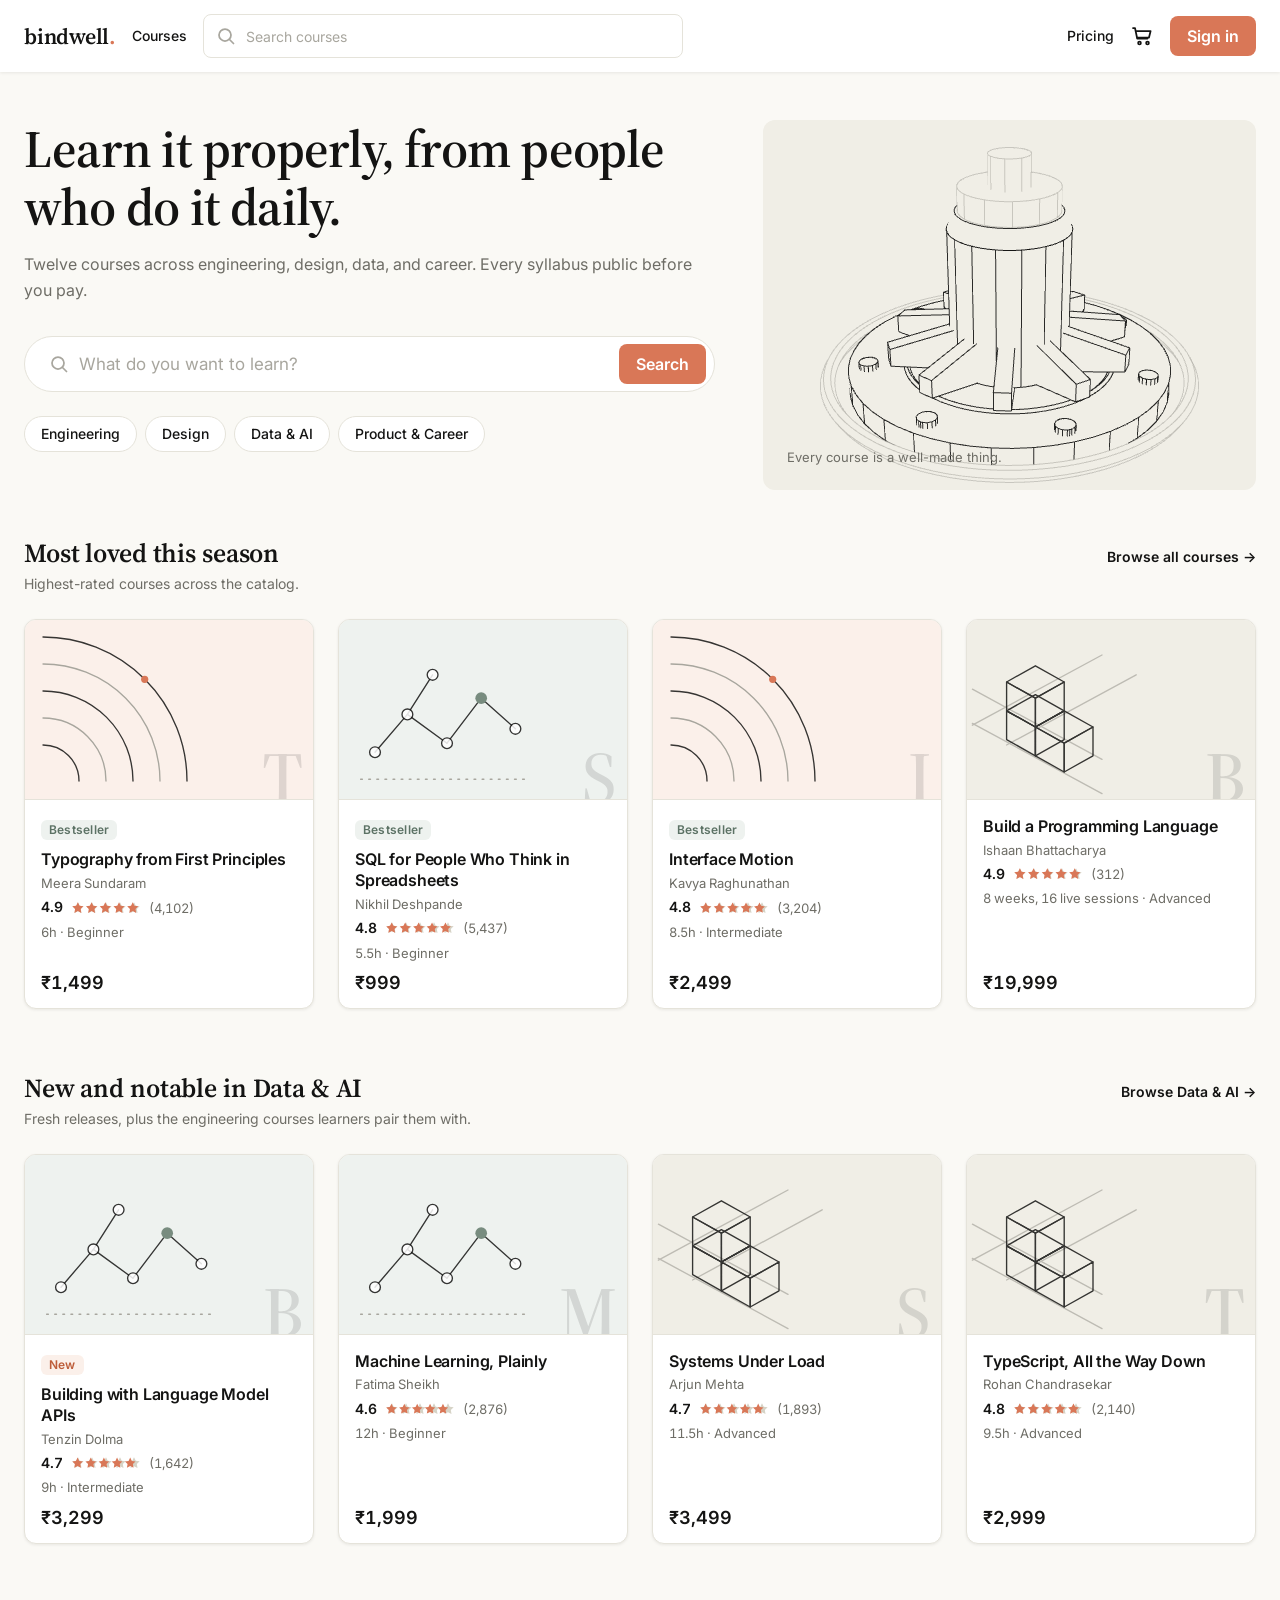
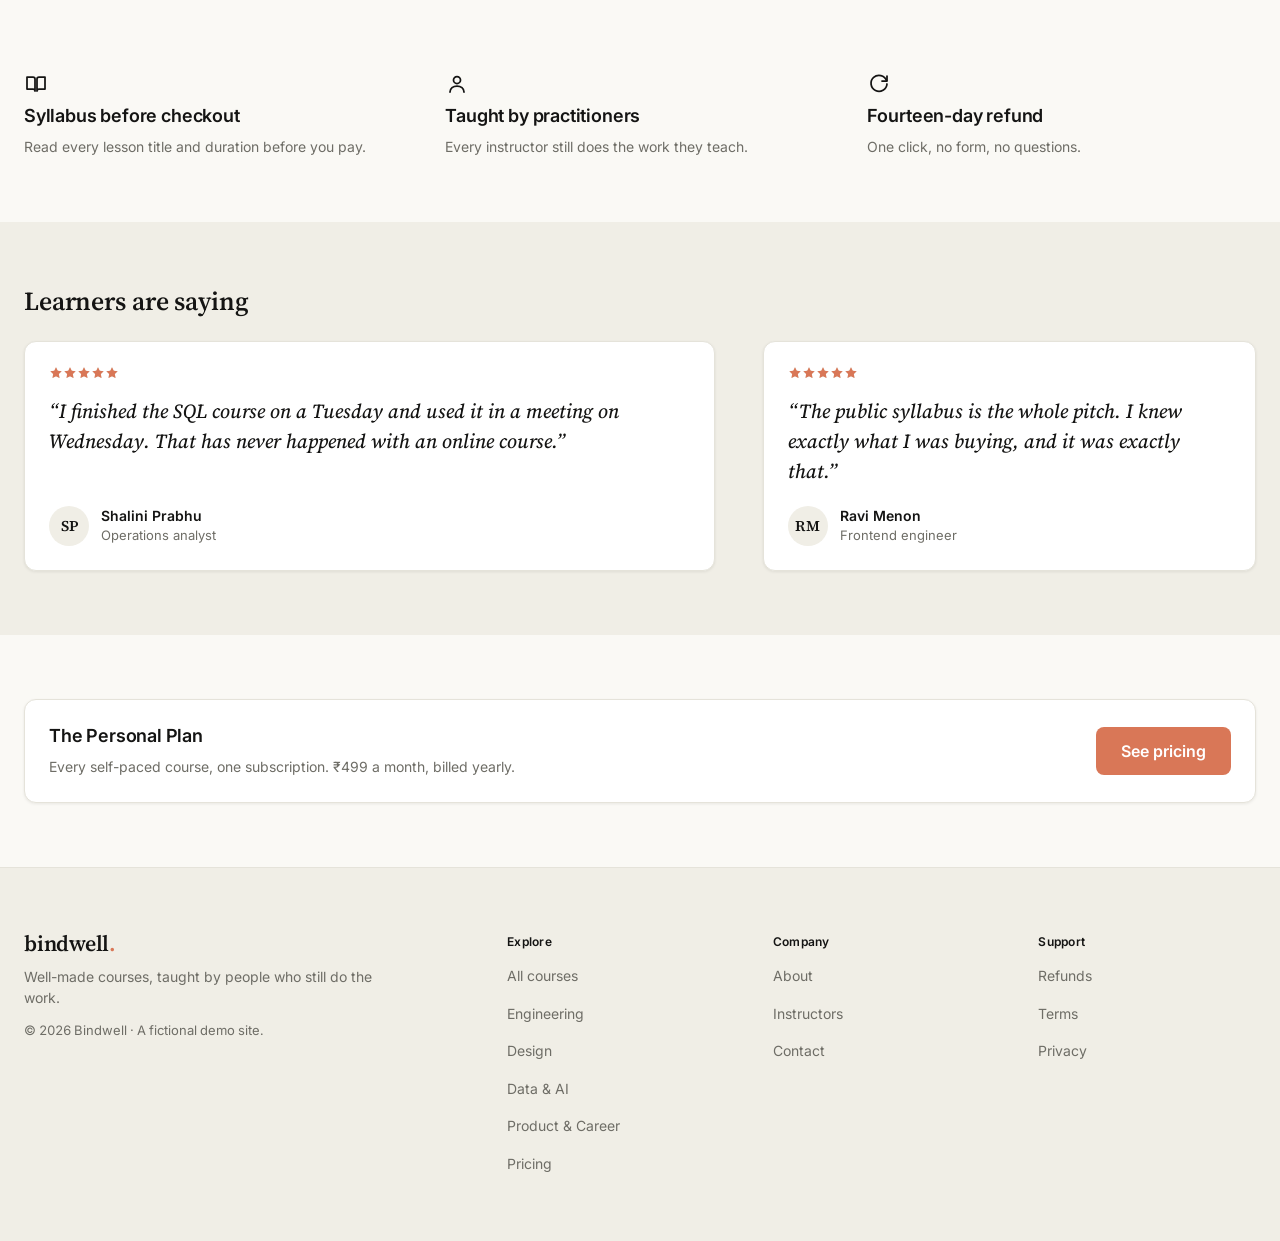
==== commit 0d2454bb: "Localize Bindwell for Indian users INR pricing with en-IN digit grouping across catalog, plan, and c" ====
--- a/site/index.html
+++ b/site/index.html
@@ -12,6 +12,7 @@
 <link rel="stylesheet" href="css/main.css">
 <script src="js/data.js" defer></script>
 <script src="js/main.js" defer></script>
+<script src="js/motion.js" defer></script>
 <script type="module" src="js/scene.js"></script>
 </head>
 <body>
@@ -161,9 +162,9 @@
           <span class="stars stars--sm" role="img" aria-label="Rated 5 out of 5" style="--star-fill:100%"><svg class="stars__glyphs stars__glyphs--track" viewBox="0 0 100 20" aria-hidden="true"><path transform="translate(0 0)" d="M10 1.7l2.5 5.1 5.6.8-4.05 3.95.96 5.6L10 14.5l-5.01 2.65.96-5.6L1.9 7.6l5.6-.8z"></path><path transform="translate(20 0)" d="M10 1.7l2.5 5.1 5.6.8-4.05 3.95.96 5.6L10 14.5l-5.01 2.65.96-5.6L1.9 7.6l5.6-.8z"></path><path transform="translate(40 0)" d="M10 1.7l2.5 5.1 5.6.8-4.05 3.95.96 5.6L10 14.5l-5.01 2.65.96-5.6L1.9 7.6l5.6-.8z"></path><path transform="translate(60 0)" d="M10 1.7l2.5 5.1 5.6.8-4.05 3.95.96 5.6L10 14.5l-5.01 2.65.96-5.6L1.9 7.6l5.6-.8z"></path><path transform="translate(80 0)" d="M10 1.7l2.5 5.1 5.6.8-4.05 3.95.96 5.6L10 14.5l-5.01 2.65.96-5.6L1.9 7.6l5.6-.8z"></path></svg><span class="stars__fill"><svg class="stars__glyphs stars__glyphs--fill" viewBox="0 0 100 20" aria-hidden="true"><path transform="translate(0 0)" d="M10 1.7l2.5 5.1 5.6.8-4.05 3.95.96 5.6L10 14.5l-5.01 2.65.96-5.6L1.9 7.6l5.6-.8z"></path><path transform="translate(20 0)" d="M10 1.7l2.5 5.1 5.6.8-4.05 3.95.96 5.6L10 14.5l-5.01 2.65.96-5.6L1.9 7.6l5.6-.8z"></path><path transform="translate(40 0)" d="M10 1.7l2.5 5.1 5.6.8-4.05 3.95.96 5.6L10 14.5l-5.01 2.65.96-5.6L1.9 7.6l5.6-.8z"></path><path transform="translate(60 0)" d="M10 1.7l2.5 5.1 5.6.8-4.05 3.95.96 5.6L10 14.5l-5.01 2.65.96-5.6L1.9 7.6l5.6-.8z"></path><path transform="translate(80 0)" d="M10 1.7l2.5 5.1 5.6.8-4.05 3.95.96 5.6L10 14.5l-5.01 2.65.96-5.6L1.9 7.6l5.6-.8z"></path></svg></span></span>
           <blockquote class="quote__body">&ldquo;I finished the SQL course on a Tuesday and used it in a meeting on Wednesday. That has never happened with an online course.&rdquo;</blockquote>
           <figcaption class="quote__attr">
-            <span class="avatar" aria-hidden="true">DW</span>
+            <span class="avatar" aria-hidden="true">SP</span>
             <span>
-              <span class="quote__name">Dana Whitfield</span>
+              <span class="quote__name">Shalini Prabhu</span>
               <span class="quote__role">Operations analyst</span>
             </span>
           </figcaption>
@@ -175,7 +176,7 @@
           <figcaption class="quote__attr">
             <span class="avatar" aria-hidden="true">RM</span>
             <span>
-              <span class="quote__name">Ravi Menon-Clarke</span>
+              <span class="quote__name">Ravi Menon</span>
               <span class="quote__role">Frontend engineer</span>
             </span>
           </figcaption>
@@ -190,7 +191,7 @@
       <div class="panel split-8-4 reveal">
         <div class="stack-8">
           <h3 class="h3">The Personal Plan</h3>
-          <p class="body-sm t-2">Every self-paced course, one subscription. $18 a month, billed yearly.</p>
+          <p class="body-sm t-2">Every self-paced course, one subscription. &#8377;499 a month, billed yearly.</p>
         </div>
         <div class="push-end">
           <a class="btn btn--primary" href="pricing.html">See pricing</a>
